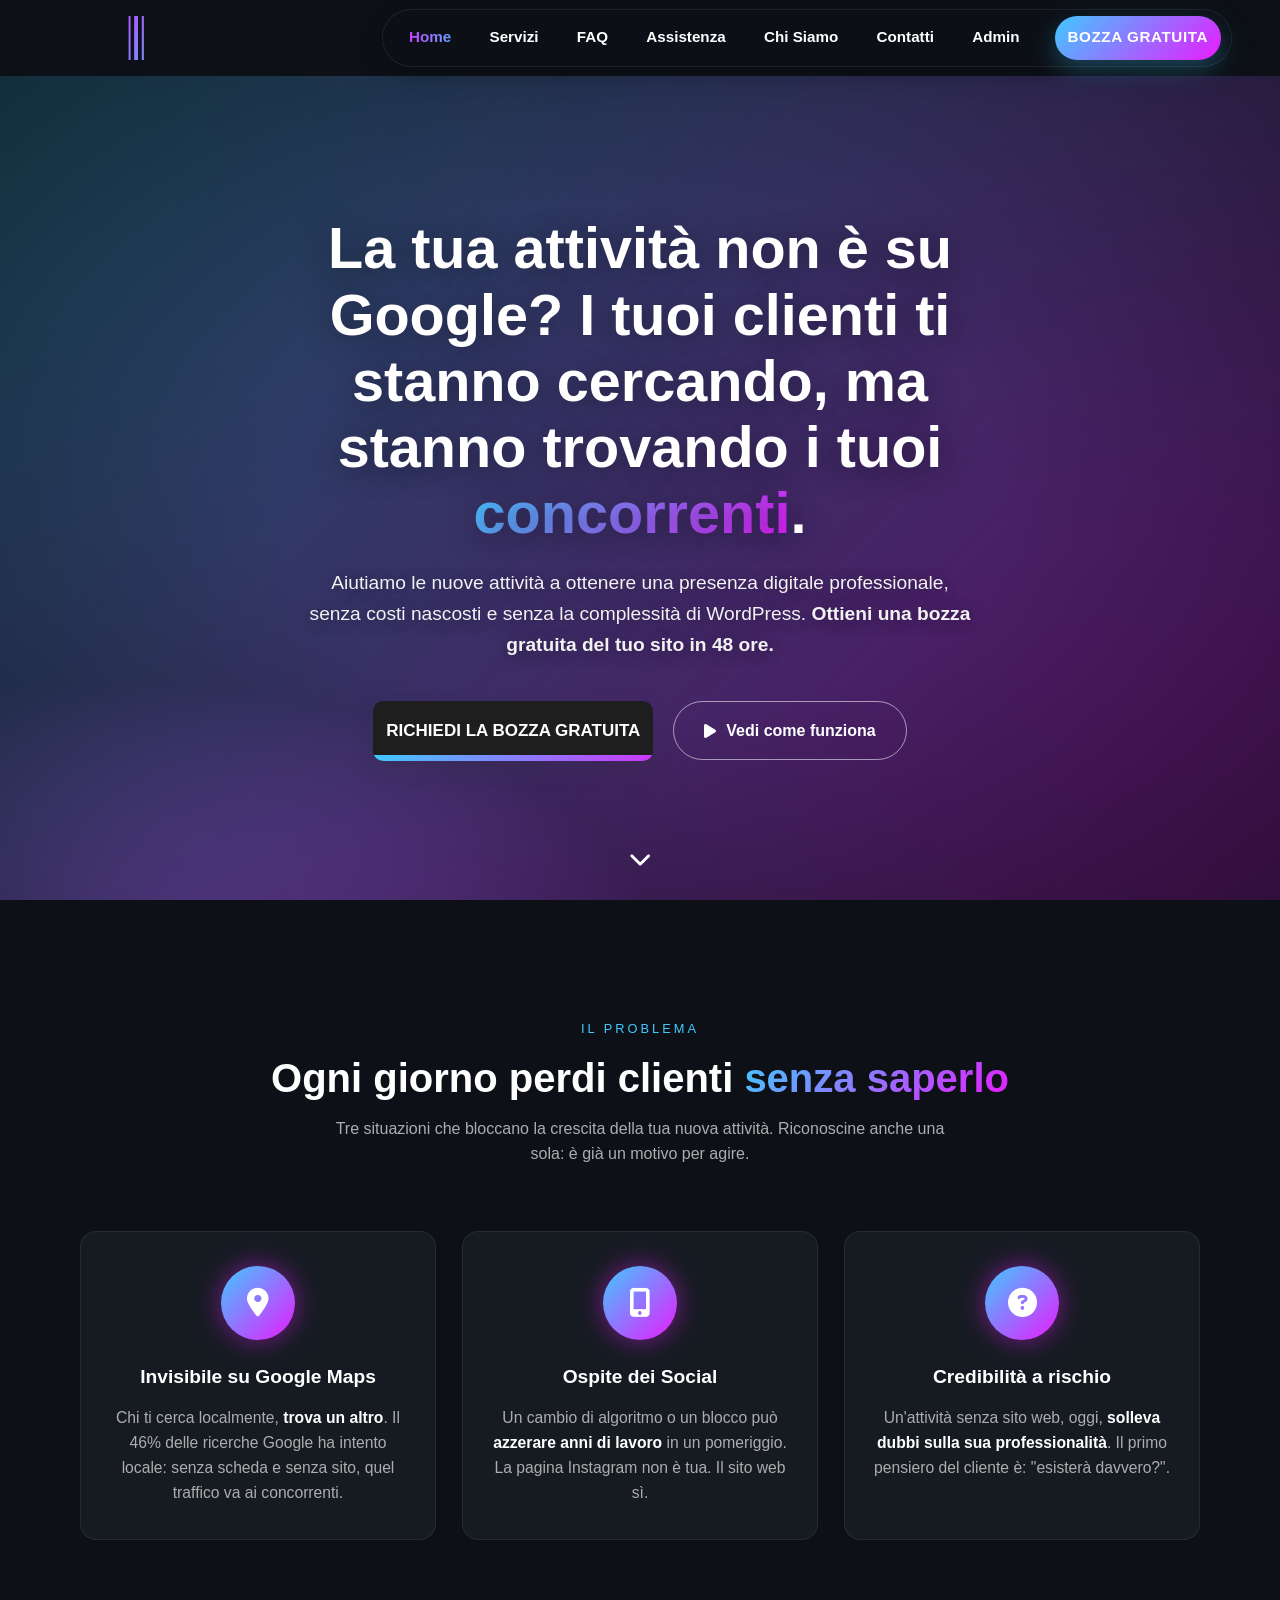
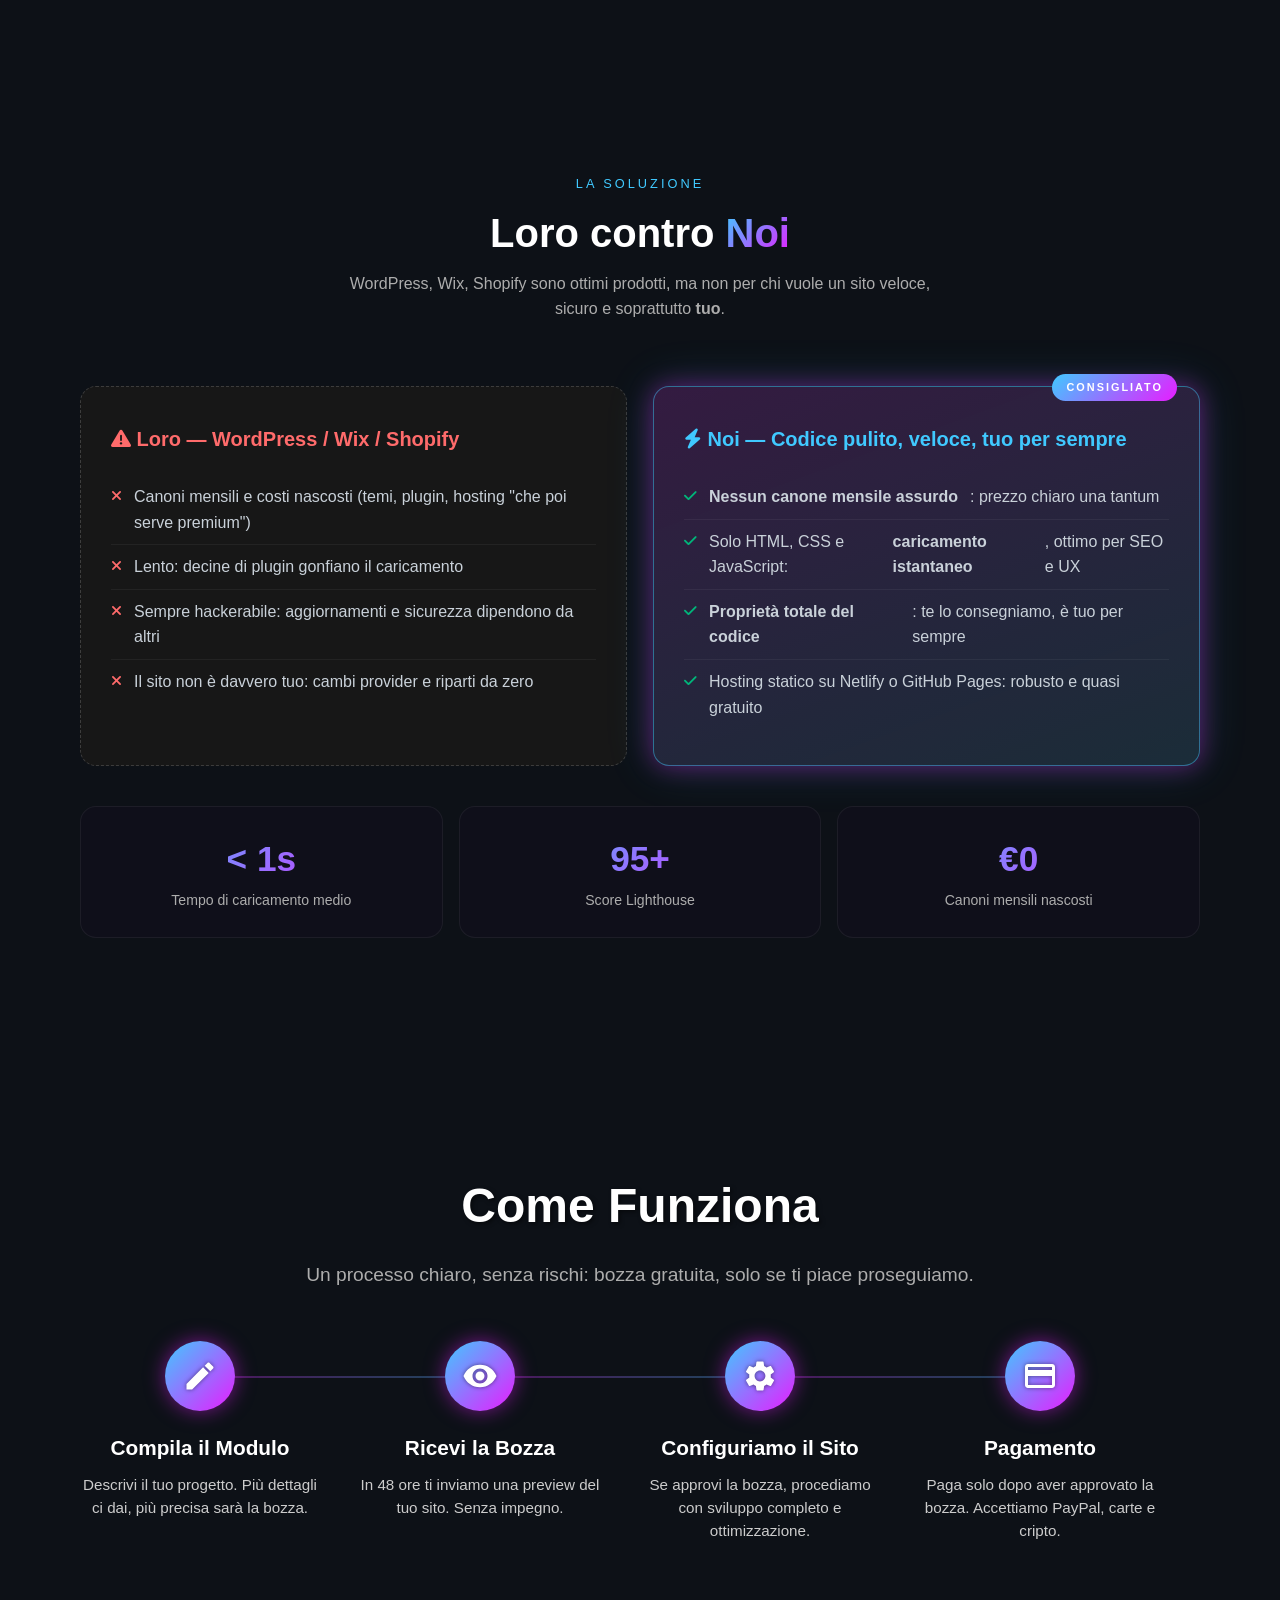
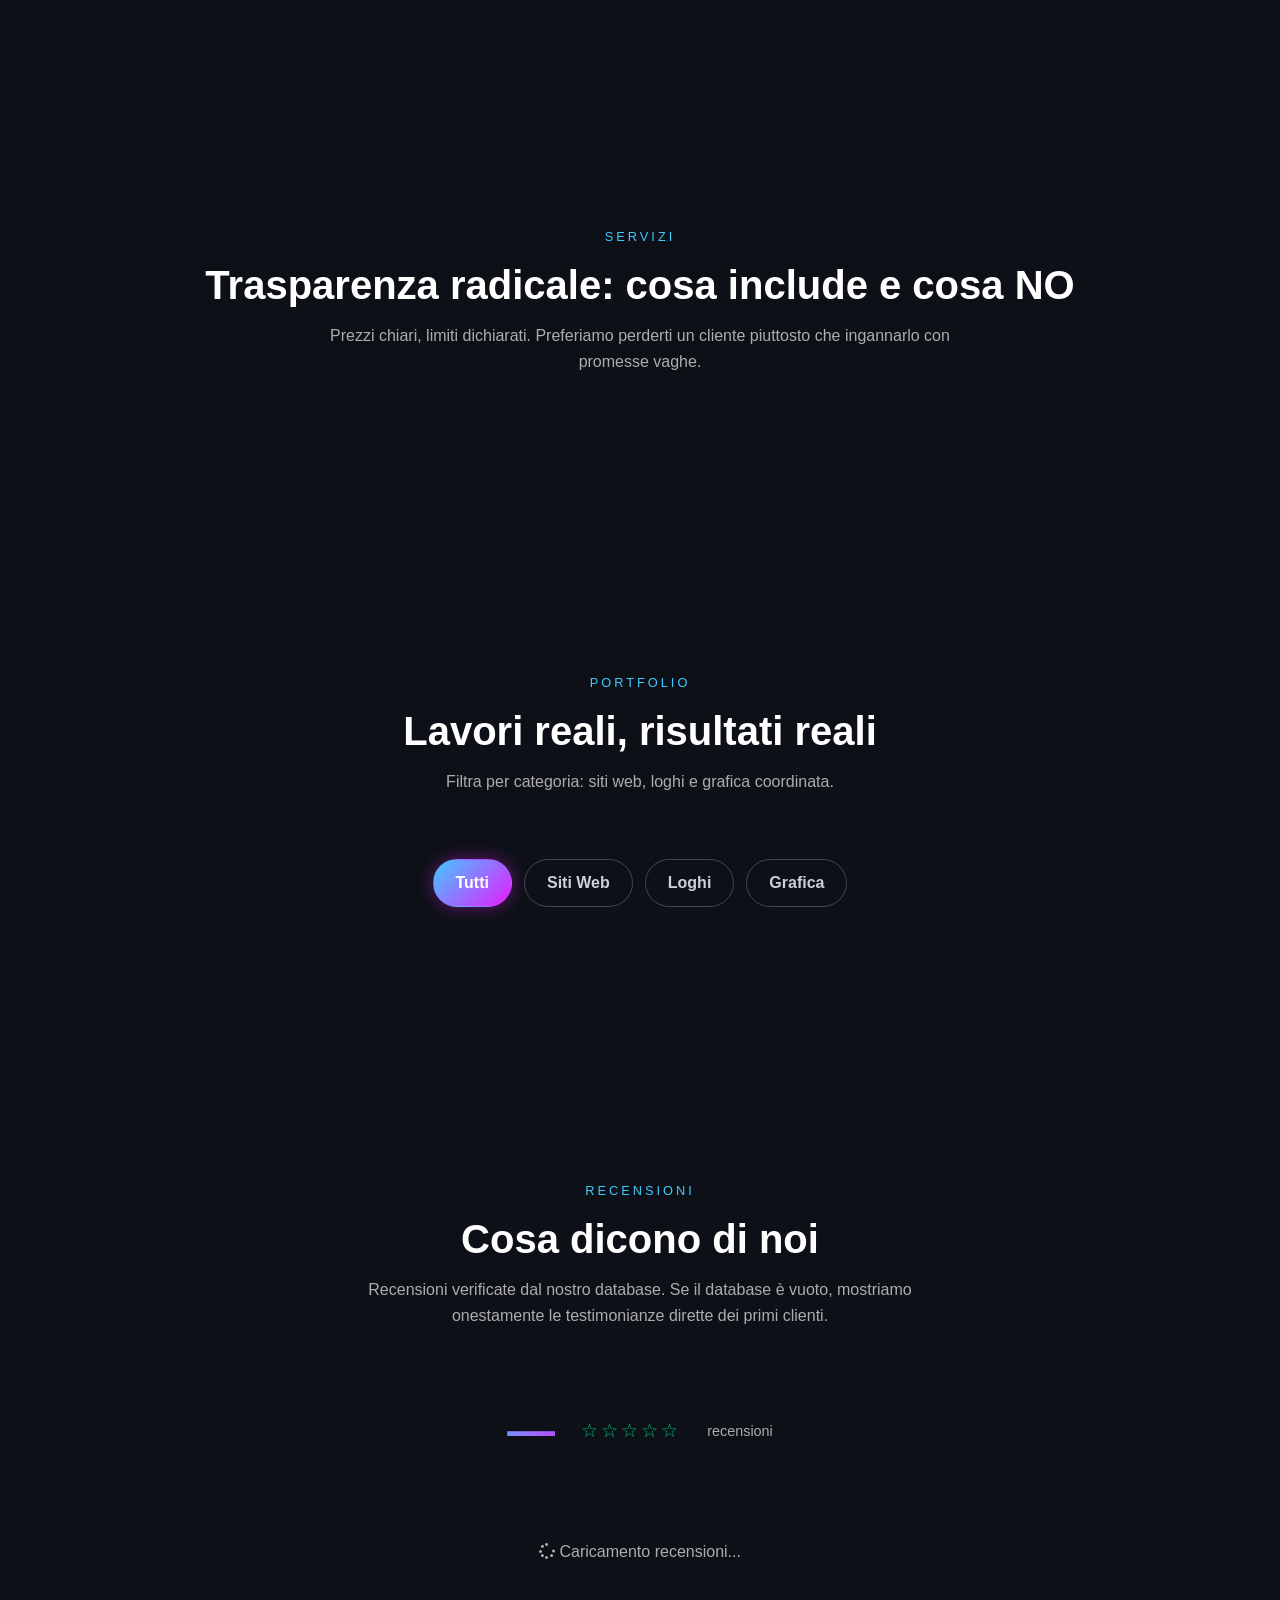
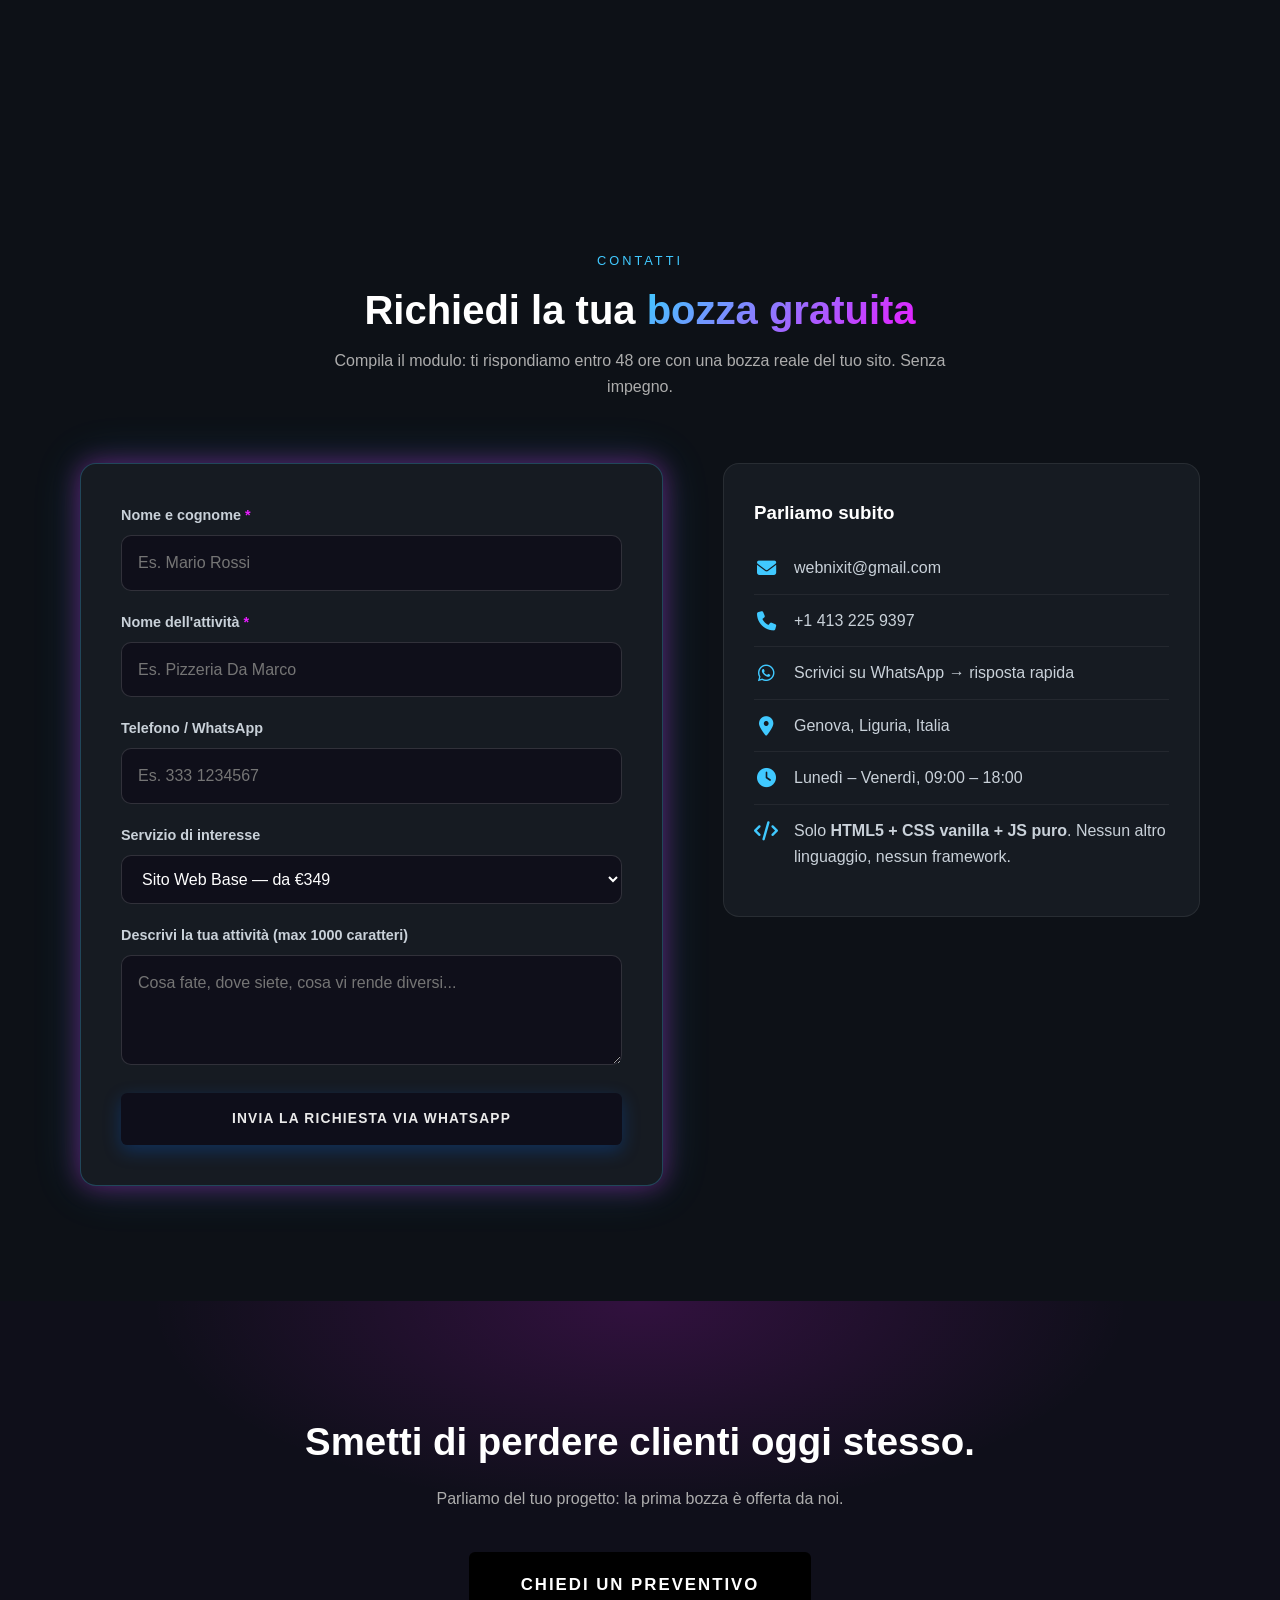
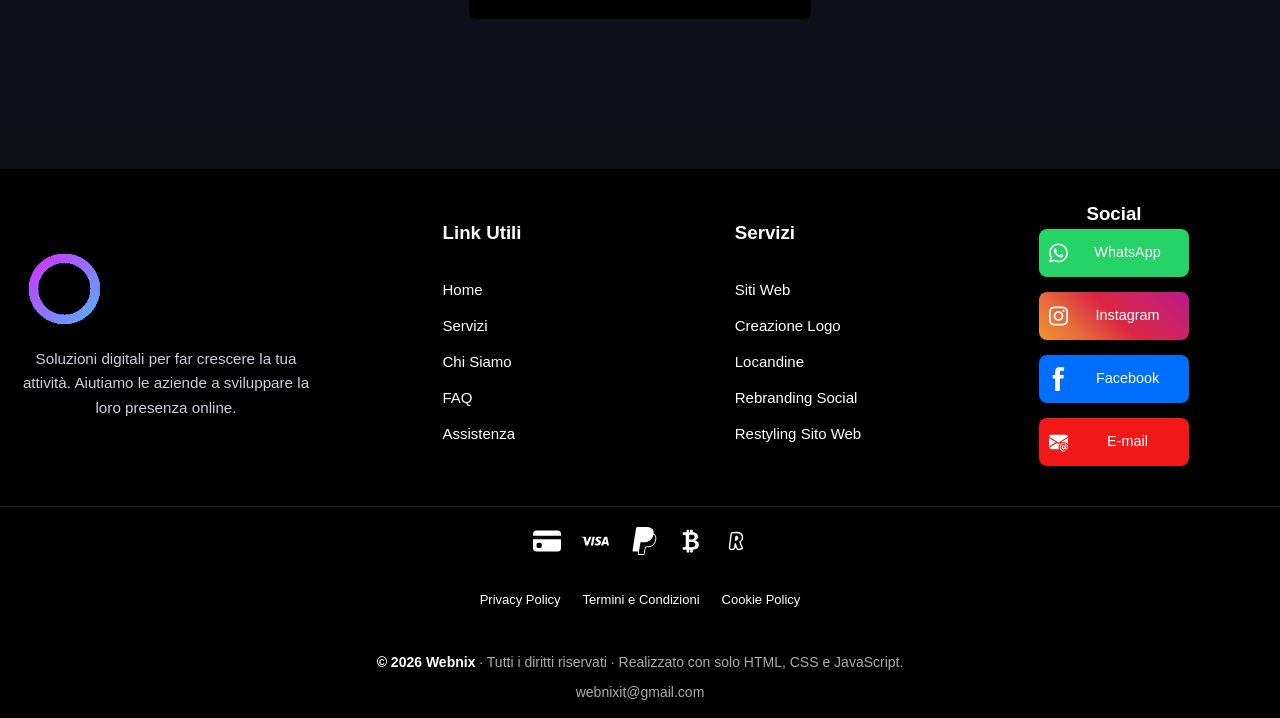
==== index.html @ ee91ebed "Sezione Come Funziona sostituita con #sezione-processo: timeline orizzontale minimal senza card, ico" ====
<!DOCTYPE html>
<html lang="it">
<head>
  <meta charset="UTF-8">
  <meta name="viewport" content="width=device-width, initial-scale=1.0">
  <title>Webnix — Sito Web per Nuove Attività | Bozza Gratuita in 48 Ore</title>
  <meta name="description" content="La tua attività non è su Google? Webnix crea siti web professionali in HTML, CSS e JS puro per nuove attività: bozza gratuita in 48 ore, nessun canone mensile, codice tuo per sempre. Genova e tutta Italia.">
  <meta name="theme-color" content="#0d1117">
  <link rel="icon" type="image/svg+xml" href="favicon.svg">
  <link rel="icon" type="image/png" sizes="96x96" href="favicon-96x96.png">
  <link rel="apple-touch-icon" href="apple-touch-icon.png">
  <meta property="og:title" content="Webnix — Bozza gratuita del tuo sito in 48 ore">
  <meta property="og:description" content="Siti web veloci in codice pulito per nuove attività. Dimentica WordPress.">
  <meta property="og:type" content="website">
  <link rel="stylesheet" href="https://cdnjs.cloudflare.com/ajax/libs/font-awesome/6.5.2/css/all.min.css">
  <link rel="stylesheet" href="style.css">

  <!-- JSON-LD: Instagram uniformato a webnix.it ovunque -->
  <script type="application/ld+json">
  {
    "@context": "https://schema.org",
    "@type": "ProfessionalService",
    "name": "Webnix Digital Agency",
    "description": "Creazione siti web in HTML, CSS e JavaScript puro per nuove attività. Bozza gratuita in 48 ore.",
    "email": "webnixit@gmail.com",
    "telephone": "+14132259397",
    "address": { "@type": "PostalAddress", "addressLocality": "Genova", "addressRegion": "Liguria", "addressCountry": "IT" },
    "openingHours": "Mo-Fr 09:00-18:00",
    "sameAs": [
      "https://www.instagram.com/webnix.it",
      "https://www.facebook.com/people/Webnix-Digital-Agency/61582890411506/"
    ],
    "priceRange": "€€"
  }
  </script>
</head>
<body>
  <main id="corpo-pagina">

    <!-- ============ LOADER GLOBALE ============ -->
    <div id="global-loader2">
      <div id="loader-anello2">
        <div id="loader-interno2">
          <span id="loader-nome2">WEBNIX</span>
          <span id="loader-sotto2">Digital Agency</span>
        </div>
      </div>
      <span id="loader-testo2">Caricamento in corso...</span>
      <div id="loader-barra2"><div id="loader-progresso2"></div></div>
    </div>

    <!-- ============ HEADER + NAV ============ -->
    <header id="header">
      <a id="logo-link" href="index.html" aria-label="Webnix home">
        <img id="logo-header" src="loghi/WEBNIX.png" alt="Webnix — Digital Agency">
      </a>
      <nav id="nav-desk" aria-label="Navigazione principale">
        <a href="index.html" attivo="si">Home</a>
        <a href="servizi.html">Servizi</a>
        <a href="faq.html">FAQ</a>
        <a href="assistenza.html">Assistenza</a>
        <a href="chi-siamo.html">Chi Siamo</a>
        <a href="contatti.html">Contatti</a>
        <a href="admin.html">Admin</a>
        <a id="link-bozza-nav" href="index.html#contatti"><span id="bozza-norme">Bozza Gratuita</span><span id="bozza-hover">In 48h, gratis →</span></a>
      </nav>
      <button id="hamburger" type="button" aria-label="Apri menu" aria-expanded="false">
        <i class="fa-solid fa-bars" aria-hidden="true"></i>
      </button>
    </header>

    <!-- Overlay scuro + drawer mobile (vetro blur) -->
    <div id="overlay-mobile"></div>
    <aside id="drawer-mobile" aria-label="Menu mobile">
      <button id="chiusura-drawer" type="button" aria-label="Chiudi menu">
        <i class="fa-solid fa-xmark" aria-hidden="true"></i>
      </button>
      <nav id="nav-mobile">
        <a href="index.html"><i class="fa-solid fa-house" aria-hidden="true"></i>Home</a>
        <a href="servizi.html"><i class="fa-solid fa-briefcase" aria-hidden="true"></i>Servizi</a>
        <a href="faq.html"><i class="fa-solid fa-circle-question" aria-hidden="true"></i>FAQ</a>
        <a href="assistenza.html"><i class="fa-solid fa-screwdriver-wrench" aria-hidden="true"></i>Assistenza</a>
        <a href="chi-siamo.html"><i class="fa-solid fa-users" aria-hidden="true"></i>Chi Siamo</a>
        <a href="contatti.html"><i class="fa-solid fa-envelope" aria-hidden="true"></i>Contatti</a>
        <a href="admin.html"><i class="fa-solid fa-user-shield" aria-hidden="true"></i>Admin</a>
      </nav>
      <a id="bottone-bozza-drawer" href="index.html#contatti">
        <button id="bottone1-footer" type="button" data-sopra="Bozza gratis in 48h" data-sotto="Richiedi ora →" title="Zero costi, zero impegno"></button>
      </a>
    </aside>

    <!-- ============ 1. HERO (impatto immediato, full-bleed) ============ -->
    <section id="hero">
      <h1 id="titolo-hero" reveal>La tua attività non è su Google? I tuoi clienti ti stanno cercando, ma stanno trovando i tuoi <em>concorrenti</em>.</h1>
      <p id="sottotitolo-hero" reveal delay="1">Aiutiamo le nuove attività a ottenere una presenza digitale professionale, senza costi nascosti e senza la complessità di WordPress. <strong>Ottieni una bozza gratuita del tuo sito in 48 ore.</strong></p>
      <div id="fila-cta-hero" reveal delay="2">
        <button id="bottone1" type="button" data-sopra="Bozza gratis in 48h →" data-sotto="Richiedi la bozza gratuita" title="Paghi solo se ti piace" onclick="document.getElementById('contatti').scrollIntoView({behavior:'smooth'})"></button>
        <button id="bottone2-hero" type="button" onclick="document.getElementById('sezione-processo').scrollIntoView({behavior:'smooth'})">
          <i class="fa-solid fa-play" aria-hidden="true"></i> Vedi come funziona
        </button>
      </div>
      <a id="freccia-scroll" href="#problema" aria-label="Scorri verso il basso"><i class="fa-solid fa-chevron-down" aria-hidden="true"></i></a>
    </section>

    <!-- ============ 2. IL PROBLEMA (agitazione) ============ -->
    <section id="problema" class="sezione-comune" reveal>
      <div class="intestazione-sezione" reveal>
        <span class="eyebrow-sezione">Il problema</span>
        <h2 id="titolo-sezione-problema" class="titoli-sezione">Ogni giorno perdi clienti <span>senza saperlo</span></h2>
        <p class="sottotitolo-sezione">Tre situazioni che bloccano la crescita della tua nuova attività. Riconoscine anche una sola: è già un motivo per agire.</p>
      </div>
      <div id="griglia-problema">
        <article class="card-problema" reveal delay="1">
          <div class="badge-icona"><i class="fa-solid fa-location-dot" aria-hidden="true"></i></div>
          <h3>Invisibile su Google Maps</h3>
          <p>Chi ti cerca localmente, <strong>trova un altro</strong>. Il 46% delle ricerche Google ha intento locale: senza scheda e senza sito, quel traffico va ai concorrenti.</p>
        </article>
        <article class="card-problema" reveal delay="2">
          <div class="badge-icona"><i class="fa-solid fa-mobile-screen-button" aria-hidden="true"></i></div>
          <h3>Ospite dei Social</h3>
          <p>Un cambio di algoritmo o un blocco può <strong>azzerare anni di lavoro</strong> in un pomeriggio. La pagina Instagram non è tua. Il sito web sì.</p>
        </article>
        <article class="card-problema" reveal delay="3">
          <div class="badge-icona"><i class="fa-solid fa-circle-question" aria-hidden="true"></i></div>
          <h3>Credibilità a rischio</h3>
          <p>Un'attività senza sito web, oggi, <strong>solleva dubbi sulla sua professionalità</strong>. Il primo pensiero del cliente è: "esisterà davvero?".</p>
        </article>
      </div>
    </section>

    <!-- ============ 3. LA SOLUZIONE (Loro vs Noi) ============ -->
    <section id="soluzione" class="sezione-comune" reveal>
      <div class="intestazione-sezione" reveal>
        <span class="eyebrow-sezione">La soluzione</span>
        <h2 id="titolo-sezione-soluzione" class="titoli-sezione">Loro contro <span>Noi</span></h2>
        <p class="sottotitolo-sezione">WordPress, Wix, Shopify sono ottimi prodotti, ma non per chi vuole un sito veloce, sicuro e soprattutto <strong>tuo</strong>.</p>
      </div>
      <div id="confronto">
        <div class="pannello-confronto" id="pannello-loro" reveal delay="1">
          <h3><i class="fa-solid fa-triangle-exclamation" aria-hidden="true"></i> Loro — WordPress / Wix / Shopify</h3>
          <ul>
            <li><i class="fa-solid fa-xmark" aria-hidden="true"></i> Canoni mensili e costi nascosti (temi, plugin, hosting "che poi serve premium")</li>
            <li><i class="fa-solid fa-xmark" aria-hidden="true"></i> Lento: decine di plugin gonfiano il caricamento</li>
            <li><i class="fa-solid fa-xmark" aria-hidden="true"></i> Sempre hackerabile: aggiornamenti e sicurezza dipendono da altri</li>
            <li><i class="fa-solid fa-xmark" aria-hidden="true"></i> Il sito non è davvero tuo: cambi provider e riparti da zero</li>
          </ul>
        </div>
        <div class="pannello-confronto" id="pannello-noi" reveal delay="2">
          <h3><i class="fa-solid fa-bolt" aria-hidden="true"></i> Noi — Codice pulito, veloce, tuo per sempre</h3>
          <ul>
            <li><i class="fa-solid fa-check" aria-hidden="true"></i> <strong>Nessun canone mensile assurdo</strong>: prezzo chiaro una tantum</li>
            <li><i class="fa-solid fa-check" aria-hidden="true"></i> Solo HTML, CSS e JavaScript: <strong>caricamento istantaneo</strong>, ottimo per SEO e UX</li>
            <li><i class="fa-solid fa-check" aria-hidden="true"></i> <strong>Proprietà totale del codice</strong>: te lo consegniamo, è tuo per sempre</li>
            <li><i class="fa-solid fa-check" aria-hidden="true"></i> Hosting statico su Netlify o GitHub Pages: robusto e quasi gratuito</li>
          </ul>
        </div>
      </div>
      <div id="metriche-noi">
        <div class="metrica" reveal delay="1"><strong>&lt; 1s</strong><span>Tempo di caricamento medio</span></div>
        <div class="metrica" reveal delay="2"><strong>95+</strong><span>Score Lighthouse</span></div>
        <div class="metrica" reveal delay="3"><strong>€0</strong><span>Canoni mensili nascosti</span></div>
      </div>
    </section>

    <!-- ============ 4. COME FUNZIONA — timeline orizzontale minimal senza card ============ -->
    <section id="sezione-processo" reveal>
      <h1 id="titoloprocesso">Come Funziona</h1>
      <p id="fraseprocesso">
        Un processo chiaro, senza rischi: bozza gratuita, solo se ti piace proseguiamo.
      </p>

      <div class="timeline-container">
        <!-- Step 1 -->
        <div class="timeline-step" reveal delay="1">
          <div class="step-icon-wrapper">
            <svg class="step-icon" xmlns="http://www.w3.org/2000/svg" viewBox="0 0 24 24" fill="white" aria-hidden="true">
              <path d="M3 17.25V21h3.75L17.81 9.94l-3.75-3.75L3 17.25zM20.71 7.04c.39-.39.39-1.02 0-1.41l-2.34-2.34c-.39-.39-1.02-.39-1.41 0l-1.83 1.83 3.75 3.75 1.83-1.83z"/>
            </svg>
          </div>
          <h3 class="step-title">Compila il Modulo</h3>
          <p class="step-description">
            Descrivi il tuo progetto. Più dettagli ci dai, più precisa sarà la bozza.
          </p>
        </div>

        <!-- Step 2 -->
        <div class="timeline-step" reveal delay="2">
          <div class="step-icon-wrapper">
            <svg class="step-icon" xmlns="http://www.w3.org/2000/svg" viewBox="0 0 24 24" fill="white" aria-hidden="true">
              <path d="M12 4.5C7 4.5 2.73 7.61 1 12c1.73 4.39 6 7.5 11 7.5s9.27-3.11 11-7.5c-1.73-4.39-6-7.5-11-7.5zM12 17c-2.76 0-5-2.24-5-5s2.24-5 5-5 5 2.24 5 5-2.24 5-5 5zm0-8c-1.66 0-3 1.34-3 3s1.34 3 3 3 3-1.34 3-3-1.34-3-3-3z"/>
            </svg>
          </div>
          <h3 class="step-title">Ricevi la Bozza</h3>
          <p class="step-description">
            In 48 ore ti inviamo una preview del tuo sito. Senza impegno.
          </p>
        </div>

        <!-- Step 3 -->
        <div class="timeline-step" reveal delay="3">
          <div class="step-icon-wrapper">
            <svg class="step-icon" xmlns="http://www.w3.org/2000/svg" viewBox="0 0 24 24" fill="white" aria-hidden="true">
              <path d="M19.14 12.94c.04-.3.06-.61.06-.94 0-.32-.02-.64-.07-.94l2.03-1.58c.18-.14.23-.41.12-.61l-1.92-3.32c-.12-.22-.37-.29-.59-.22l-2.39.96c-.5-.38-1.03-.7-1.62-.94l-.36-2.54c-.04-.24-.24-.41-.48-.41h-3.84c-.24 0-.43.17-.47.41l-.36 2.54c-.59.24-1.13.57-1.62.94l-2.39-.96c-.22-.08-.47 0-.59.22L2.74 8.87c-.12.21-.08.47.12.61l2.03 1.58c-.05.3-.09.63-.09.94 0 .32.04.64.09.94l-2.03 1.58c-.18.14-.23.41-.12.61l1.92 3.32c.12.22.37.29.59.22l2.39-.96c.5.38 1.03.7 1.62.94l.36 2.54c.05.24.24.41.48.41h3.84c.24 0 .44-.17.47-.41l.36-2.54c.59-.24 1.13-.56 1.62-.94l2.39.96c.22.08.47 0 .59-.22l1.92-3.32c.12-.22.07-.47-.12-.61l-2.01-1.58zM12 15.6c-1.98 0-3.6-1.62-3.6-3.6s1.62-3.6 3.6-3.6 3.6 1.62 3.6 3.6-1.62 3.6-3.6 3.6z"/>
            </svg>
          </div>
          <h3 class="step-title">Configuriamo il Sito</h3>
          <p class="step-description">
            Se approvi la bozza, procediamo con sviluppo completo e ottimizzazione.
          </p>
        </div>

        <!-- Step 4 -->
        <div class="timeline-step" reveal delay="4">
          <div class="step-icon-wrapper">
            <svg class="step-icon" xmlns="http://www.w3.org/2000/svg" viewBox="0 0 24 24" fill="white" aria-hidden="true">
              <path d="M20 4H4c-1.11 0-1.99.89-1.99 2L2 18c0 1.11.89 2 2 2h16c1.11 0 2-.89 2-2V6c0-1.11-.89-2-2-2zm0 14H4v-6h16v6zm0-10H4V6h16v2z"/>
            </svg>
          </div>
          <h3 class="step-title">Pagamento</h3>
          <p class="step-description">
            Paga solo dopo aver approvato la bozza. Accettiamo PayPal, carte e cripto.
          </p>
        </div>
      </div>
    </section>

    <!-- ============ 5. SERVIZI (trasparenza radicale) ============ -->
    <section id="servizi" class="sezione-comune" reveal>
      <div class="intestazione-sezione" reveal>
        <span class="eyebrow-sezione">Servizi</span>
        <h2 class="titoli-sezione">Trasparenza radicale: cosa include e cosa NO</h2>
        <p class="sottotitolo-sezione">Prezzi chiari, limiti dichiarati. Preferiamo perderti un cliente piuttosto che ingannarlo con promesse vaghe.</p>
      </div>
      <div id="griglia-servizi"><!-- card generate da config.js + script.js --></div>
    </section>

    <!-- ============ 6. PORTFOLIO (griglia filtrabile) ============ -->
    <section id="portfolio" class="sezione-comune" reveal>
      <div class="intestazione-sezione" reveal>
        <span class="eyebrow-sezione">Portfolio</span>
        <h2 class="titoli-sezione">Lavori reali, risultati reali</h2>
        <p class="sottotitolo-sezione">Filtra per categoria: siti web, loghi e grafica coordinata.</p>
      </div>
      <div id="fila-filtri" reveal>
        <button class="filtro-portfolio" type="button" data-filtro="tutti" selezionato="si">Tutti</button>
        <button class="filtro-portfolio" type="button" data-filtro="siti">Siti Web</button>
        <button class="filtro-portfolio" type="button" data-filtro="loghi">Loghi</button>
        <button class="filtro-portfolio" type="button" data-filtro="grafica">Grafica</button>
      </div>
      <div id="griglia-portfolio"><!-- card generate da config.js + script.js --></div>
    </section>

    <!-- ============ RECENSIONI (Firebase + fallback demo) ============ -->
    <section id="recensioni" class="sezione-comune" reveal>
      <div class="intestazione-sezione" reveal>
        <span class="eyebrow-sezione">Recensioni</span>
        <h2 class="titoli-sezione">Cosa dicono di noi</h2>
        <p class="sottotitolo-sezione">Recensioni verificate dal nostro database. Se il database è vuoto, mostriamo onestamente le testimonianze dirette dei primi clienti.</p>
      </div>
      <div id="riepilogo-recensioni" reveal>
        <span id="voto-medio">—</span>
        <span id="stelle-medie">☆☆☆☆☆</span>
        <span id="conteggio-recensioni">recensioni</span>
      </div>
      <p id="caricamento-recensioni"><i class="fa-solid fa-spinner fa-spin" aria-hidden="true"></i> Caricamento recensioni...</p>
      <div id="griglia-recensioni"></div>
      <p id="avviso-demo-recensioni"></p>
    </section>

    <!-- ============ 7. CONTATTI / MODULO BOZZA ============ -->
    <section id="contatti" class="sezione-comune" reveal>
      <div class="intestazione-sezione" reveal>
        <span class="eyebrow-sezione">Contatti</span>
        <h2 id="titolo-sezione-contatti" class="titoli-sezione">Richiedi la tua <span>bozza gratuita</span></h2>
        <p class="sottotitolo-sezione">Compila il modulo: ti rispondiamo entro 48 ore con una bozza reale del tuo sito. Senza impegno.</p>
      </div>
      <div id="contenitore-form">
        <form id="modulo-bozza" novalidate>
          <div class="campo-modulo">
            <label for="campo-nome">Nome e cognome <b>*</b></label>
            <input id="campo-nome" name="nome" type="text" placeholder="Es. Mario Rossi" required>
          </div>
          <div class="campo-modulo">
            <label for="campo-attivita">Nome dell'attività <b>*</b></label>
            <input id="campo-attivita" name="attivita" type="text" placeholder="Es. Pizzeria Da Marco" required>
          </div>
          <div class="campo-modulo">
            <label for="campo-telefono">Telefono / WhatsApp</label>
            <input id="campo-telefono" name="telefono" type="tel" placeholder="Es. 333 1234567">
          </div>
          <div class="campo-modulo">
            <label for="campo-servizio">Servizio di interesse</label>
            <select id="campo-servizio" name="servizio">
              <option value="Sito Web Base">Sito Web Base — da €349</option>
              <option value="Avvio Locale">Avvio Locale — da €549</option>
              <option value="Identità & Brand">Identità & Brand — da €249</option>
              <option value="Non lo so ancora">Non lo so ancora, consigliatemi voi</option>
            </select>
          </div>
          <div class="campo-modulo">
            <label for="campo-descrizione">Descrivi la tua attività (max 1000 caratteri)</label>
            <textarea id="campo-descrizione" name="descrizione" maxlength="1000" placeholder="Cosa fate, dove siete, cosa vi rende diversi..."></textarea>
            <p id="contatore-caratteri"></p>
          </div>
          <button class="btn_seleziona" type="submit" form="modulo-bozza" id="pulsante-invio">Invia la richiesta via WhatsApp</button>
          <p id="messaggio-modulo" role="status"></p>
        </form>
        <div id="box-info-contatti" reveal delay="2">
          <h3 style="margin-bottom:14px;">Parliamo subito</h3>
          <div class="riga-info"><i class="fa-solid fa-envelope" aria-hidden="true"></i><a id="link-email" href="mailto:webnixit@gmail.com"><span id="testo-email">webnixit@gmail.com</span></a></div>
          <div class="riga-info"><i class="fa-solid fa-phone" aria-hidden="true"></i><a id="link-tel" href="tel:+14132259397"><span id="testo-telefono">+1 413 225 9397</span></a></div>
          <div class="riga-info"><i class="fa-brands fa-whatsapp" aria-hidden="true"></i><a id="link-whatsapp-info" href="https://wa.me/14132259397" target="_blank" rel="noopener">Scrivici su WhatsApp → risposta rapida</a></div>
          <div class="riga-info"><i class="fa-solid fa-location-dot" aria-hidden="true"></i><span id="testo-indirizzo">Genova, Liguria, Italia</span></div>
          <div class="riga-info"><i class="fa-solid fa-clock" aria-hidden="true"></i><span id="testo-orari">Lunedì – Venerdì, 09:00 – 18:00</span></div>
          <div class="riga-info"><i class="fa-solid fa-code" aria-hidden="true"></i><span>Solo <strong>HTML5 + CSS vanilla + JS puro</strong>. Nessun altro linguaggio, nessun framework.</span></div>
        </div>
      </div>
    </section>

    <!-- ============ CTA FINALE ============ -->
    <section id="cta-finale" reveal>
      <h2 id="titolo-cta-finale" reveal>Smetti di perdere clienti oggi stesso.</h2>
      <p id="sottotitolo-cta-finale" reveal delay="1">Parliamo del tuo progetto: la prima bozza è offerta da noi.</p>
      <a id="link-whatsapp-hero" href="https://wa.me/14132259397" target="_blank" rel="noopener" reveal delay="2">
        <button id="glow-button" type="button">
          <div id="glow-top"></div><div id="glow-bottom"></div>
          <div id="glow-left"></div><div id="glow-right"></div>
          CHIEDI UN PREVENTIVO
        </button>
      </a>
    </section>

    <!-- ============ FOOTER ============ -->
        <footer id="footer">
          <div>
            <div id="griglia2" reveal>
              <div id="soluzionidigiatli">
                <img src="WEBNIX-Logo-Solo-Simbolo-(1).png" id="logo2" alt="Simbolo Webnix">
                <p>
                  Soluzioni digitali per far crescere la tua attività.
                  Aiutiamo le aziende a sviluppare la loro presenza online.
                </p>
              </div>

              <div>
                <h3 style="color: white; margin-bottom: 30px;">Link Utili</h3>
                <ul id="ul2">
                  <li><a href="index.html">Home</a></li>
                  <li><a href="servizi.html">Servizi</a></li>
                  <li><a href="chi-siamo.html">Chi Siamo</a></li>
                  <li><a href="faq.html">FAQ</a></li>
                  <li><a href="assistenza.html">Assistenza</a></li>
                </ul>
              </div>

              <div>
                <h3 style="color: white; text-align: left; margin-bottom: 30px;">Servizi</h3>
                <ul id="ul2">
                  <li><a href="servizi.html#sezione-servizi-completi">Siti Web</a></li>
                  <li><a href="servizi.html#sezione-servizi-completi">Creazione Logo</a></li>
                  <li><a href="servizi.html#sezione-servizi-completi">Locandine</a></li>
                  <li><a href="servizi.html#sezione-servizi-completi">Rebranding Social</a></li>
                  <li><a href="servizi.html#sezione-servizi-completi">Restyling Sito Web</a></li>
                </ul>
              </div>

              <div>
                <h3 style="color: white;">Social</h3>
                <ul id="ul3">
                  <div id="cards">
                    <a href="https://wa.me/14132259397?text=Ciao!%20Sto%20cercando%20qualcuno%20che%20mi%20aiuti%20a%20creare%20una%20presenza%20online.%20Da%20dove%20possiamo%20partire?" target="_blank" rel="noopener" style="text-decoration: none; color: inherit;">
                      <div class="card-container" id="Whatsapp">
                        <div class="icon-container">
                          <svg viewBox="0 0 16 16" class="bi bi-whatsapp" fill="currentColor" height="16" width="16" xmlns="http://www.w3.org/2000/svg" style="color: white;">
                            <path fill="white" d="M13.601 2.326A7.854 7.854 0 0 0 7.994 0C3.627 0 .068 3.558.064 7.926c0 1.399.366 2.76 1.057 3.965L0 16l4.204-1.102a7.933 7.933 0 0 0 3.79.965h.004c4.368 0 7.926-3.558 7.93-7.93A7.898 7.898 0 0 0 13.6 2.326zM7.994 14.521a6.573 6.573 0 0 1-3.356-.92l-.24-.144-2.494.654.666-2.433-.156-.251a6.56 6.56 0 0 1-1.007-3.505c0-3.626 2.957-6.584 6.591-6.584a6.56 6.56 0 0 1 4.66 1.931 6.557 6.557 0 0 1 1.928 4.66c-.004 3.639-2.961 6.592-6.592 6.592zm3.615-4.934c-.197-.099-1.17-.578-1.353-.646-.182-.065-.315-.099-.445.099-.133.197-.513.646-.627.775-.114.133-.232.148-.43.05-.197-.1-.836-.308-1.592-.985-.59-.525-.985-1.175-1.103-1.372-.114-.198-.011-.304.088-.403.087-.088.197-.232.296-.346.1-.114.133-.198.198-.33.065-.134.034-.248-.015-.347-.05-.099-.445-1.076-.612-1.47-.16-.389-.323-.335-.445-.34-.114-.007-.247-.007-.38-.007a.729.729 0 0 0-.529.247c-.182.198-.691.677-.691 1.654 0 .977.71 1.916.81 2.049.098.133 1.394 2.132 3.383 2.992.47.205.84.326 1.129.418.475.152.904.129 1.246.08.38-.058 1.171-.48 1.338-.943.164-.464.164-.86.114-.943-.049-.084-.182-.133-.38-.232z"></path>
                          </svg>
                          <p>WhatsApp</p>
                        </div>
                      </div>
                    </a>

                    <!-- Instagram -->
                    <a href="https://www.instagram.com/webnix.it" target="_blank" rel="noopener" style="text-decoration: none; color: inherit;">
                      <div class="card-container" id="instagram">
                        <div class="icon-container">
                          <svg viewBox="0 0 24 24" fill="#fff">
                            <path d="M12 0C8.74 0 8.333.015 7.053.072 5.775.132 4.905.333 4.14.63c-.789.306-1.459.717-2.126 1.384S.935 3.35.63 4.14C.333 4.905.131 5.775.072 7.053.012 8.333 0 8.74 0 12s.015 3.667.072 4.947c.06 1.277.261 2.148.558 2.913a5.885 5.885 0 0 0 1.384 2.126A5.868 5.868 0 0 0 4.14 23.37c.766.296 1.636.499 2.913.558C8.333 23.988 8.74 24 12 24s3.667-.015 4.947-.072c1.277-.06 2.148-.262 2.913-.558a5.898 5.898 0 0 0 2.126-1.384 5.86 5.86 0 0 0 1.384-2.126c.296-.765.499-1.636.558-2.913.06-1.28.072-1.687.072-4.947s-.015-3.667-.072-4.947c-.06-1.277-.262-2.149-.558-2.913a5.89 5.89 0 0 0-1.384-2.126A5.847 5.847 0 0 0 19.86.63c-.765-.297-1.636-.499-2.913-.558C15.667.012 15.26 0 12 0zm0 2.16c3.203 0 3.585.016 4.85.071 1.17.055 1.805.249 2.227.415.562.217.96.477 1.382.896.419.42.679.819.896 1.381.164.422.36 1.057.413 2.227.057 1.266.07 1.646.07 4.85s-.015 3.585-.074 4.85c-.061 1.17-.256 1.805-.421 2.227a3.81 3.81 0 0 1-.899 1.382 3.744 3.744 0 0 1-1.38.896c-.42.164-1.065.36-2.235.413-1.274.057-1.649.07-4.859.07-3.211 0-3.586-.015-4.859-.074-1.171-.061-1.816-.256-2.236-.421a3.716 3.716 0 0 1-1.379-.899 3.644 3.644 0 0 1-.9-1.38c-.165-.42-.359-1.065-.42-2.235-.045-1.26-.061-1.649-.061-4.844 0-3.196.016-3.586.061-4.861.061-1.17.255-1.814.42-2.234.21-.57.479-.96.9-1.381.419-.419.81-.689 1.379-.898.42-.166 1.051-.361 2.221-.421 1.275-.045 1.65-.06 4.859-.06l.045.03zm0 3.678a6.162 6.162 0 1 0 0 12.324 6.162 6.162 0 1 0 0-12.324zM12 16c-2.21 0-4-1.79-4-4s1.79-4 4-4 4 1.79 4 4-1.79 4-4 4zm7.846-10.405a1.441 1.441 0 0 1-2.88 0 1.44 1.44 0 0 1 2.88 0z"></path>
                          </svg>
                          <p>Instagram</p>
                        </div>
                      </div>
                    </a>

                    <a href="https://www.facebook.com/people/Webnix-Digital-Agency/61582890411506/" target="_blank" rel="noopener" style="text-decoration: none; color: inherit;">
                      <div class="card-container" id="facebook">
                        <div class="icon-container">
                          <svg fill="#ffffff" height="200px" width="200px" version="1.1" xmlns="http://www.w3.org/2000/svg" viewBox="-337 273 123.5 256" xml:space="preserve">
                            <path d="M-260.9,327.8c0-10.3,9.2-14,19.5-14c10.3,0,21.3,3.2,21.3,3.2l6.6-39.2c0,0-14-4.8-47.4-4.8c-20.5,0-32.4,7.8-41.1,19.3 c-8.2,10.9-8.5,28.4-8.5,39.7v25.7H-337V396h26.5v133h49.6V396h39.3l2.9-38.3h-42.2V327.8z"></path>
                          </svg>
                          <p>Facebook</p>
                        </div>
                      </div>
                    </a>

                    <a href="mailto:webnixit@gmail.com?subject=Richiesta%20di%20preventivo&body=Ciao!%20Sto%20cercando%20qualcuno%20che%20mi%20aiuti%20a%20creare%20una%20presenza%20online.%20Da%20dove%20possiamo%20partire?" style="text-decoration: none; color: inherit;">
                      <div class="card-container" id="Gmail">
                        <div class="icon-container">
                          <svg xmlns="http://www.w3.org/2000/svg" width="16" height="16" style="color: white;" fill="currentColor" viewBox="0 0 16 16">
                            <path d="M2 2A2 2 0 0 0 .05 3.555L8 8.414l7.95-4.859A2 2 0 0 0 14 2zm-2 9.8V4.698l5.803 3.546zm6.761-2.97-6.57 4.026A2 2 0 0 0 2 14h6.256A4.5 4.5 0 0 1 8 12.5a4.49 4.49 0 0 1 1.606-3.446l-.367-.225L8 9.586zM16 9.671V4.697l-5.803 3.546.338.208A4.5 4.5 0 0 1 12.5 8c1.414 0 2.675.652 3.5 1.671"/>
                            <path d="M15.834 12.244c0 1.168-.577 2.025-1.587 2.025-.503 0-1.002-.228-1.12-.648h-.043c-.118.416-.543.643-1.015.643-.77 0-1.259-.542-1.259-1.434v-.529c0-.844.481-1.4 1.26-1.4.585 0 .87.333.953.63h.03v-.568h.905v2.19c0 .272.18.42.411.42.315 0 .639-.415.639-1.39v-.118c0-1.277-.95-2.326-2.484-2.326h-.04c-1.582 0-2.64 1.067-2.64 2.724v.157c0 1.867 1.237 2.654 2.57 2.654h.045c.507 0 .935-.07 1.18-.18v.731c-.219.1-.643.175-1.237.175h-.044C10.438 16 9 14.82 9 12.646v-.214C9 10.36 10.421 9 12.485 9h.035c2.12 0 3.314 1.43 3.314 3.034zm-4.04.21v.227c0 .586.227.8.581.8.31 0 .564-.17.564-.743v-.367c0-.516-.275-.708-.572-.708-.346 0-.573.245-.573.791"/>
                          </svg>
                          <p>E-mail</p>
                        </div>
                      </div>
                    </a>
                  </div>
                </ul>
              </div>
            </div>

            <hr id="spaziohr">

            <div id="metodidipagamanto">
              <svg id="svgiconepay" xmlns="http://www.w3.org/2000/svg" fill="currentColor" viewBox="0 0 16 16">
                <path d="M0 4a2 2 0 0 1 2-2h12a2 2 0 0 1 2 2v1H0zm0 3v5a2 2 0 0 0 2 2h12a2 2 0 0 0 2-2V7zm3 2h1a1 1 0 0 1 1 1v1a1 1 0 0 1-1 1H3a1 1 0 0 1-1-1v-1a1 1 0 0 1 1-1"/>
              </svg>
              <svg id="svgiconepay" fill="currentColor" viewBox="0 0 24 24" xmlns="http://www.w3.org/2000/svg">
                <g>
                  <path d="M0 0h24v24H0z" fill="none"></path>
                  <path d="M22.222 15.768l-.225-1.125h-2.514l-.4 1.117-2.015.004a4199.19 4199.19 0 0 1 2.884-6.918c.164-.391.455-.59.884-.588.328.003.863.003 1.606.001L24 15.765l-1.778.003zm-2.173-2.666h1.62l-.605-2.82-1.015 2.82zM7.06 8.257l2.026.002-3.132 7.51-2.051-.002a950.849 950.849 0 0 1-1.528-5.956c-.1-.396-.298-.673-.679-.804C1.357 8.89.792 8.71 0 8.465V8.26h3.237c.56 0 .887.271.992.827.106.557.372 1.975.8 4.254L7.06 8.257zm4.81.002l-1.602 7.508-1.928-.002L9.94 8.257l1.93.002zm3.91-.139c.577 0 1.304.18 1.722.345l-.338 1.557c-.378-.152-1-.357-1.523-.35-.76.013-1.23.332-1.23.638 0 .498.816.749 1.656 1.293.959.62 1.085 1.177 1.073 1.782-.013 1.256-1.073 2.495-3.309 2.495-1.02-.015-1.388-.101-2.22-.396l.352-1.625c.847.355 1.206.468 1.93.468.663 0 1.232-.268 1.237-.735.004-.332-.2-.497-.944-.907-.744-.411-1.788-.98-1.774-2.122.017-1.462 1.402-2.443 3.369-2.443z"></path>
                </g>
              </svg>
              <svg id="svgiconepay" xmlns="http://www.w3.org/2000/svg" fill="currentColor" viewBox="0 0 16 16">
                <path d="M14.06 3.713c.12-1.071-.093-1.832-.702-2.526C12.628.356 11.312 0 9.626 0H4.734a.7.7 0 0 0-.691.59L2.005 13.509a.42.42 0 0 0 .415.486h2.756l-.202 1.28a.628.628 0 0 0 .62.726H8.14c.429 0 .793-.31.862-.731l.025-.13.48-3.043.03-.164.001-.007a.35.35 0 0 1 .348-.297h.38c1.266 0 2.425-.256 3.345-.91q.57-.403.993-1.005a4.94 4.94 0 0 0 .88-2.195c.242-1.246.13-2.356-.57-3.154a2.7 2.7 0 0 0-.76-.59l-.094-.061ZM6.543 8.82a.7.7 0 0 1 .321-.079H8.3c2.82 0 5.027-1.144 5.672-4.456l.003-.016q.326.186.548.438c.546.623.679 1.535.45 2.71-.272 1.397-.866 2.307-1.663 2.874-.802.57-1.842.815-3.043.815h-.38a.87.87 0 0 0-.863.734l-.03.164-.48 3.043-.024.13-.001.004a.35.35 0 0 1-.348.296H5.595a.106.106 0 0 1-.105-.123l.208-1.32z"/>
              </svg>
              <svg id="svgiconepaybtc" xmlns="http://www.w3.org/2000/svg" fill="currentColor" viewBox="0 0 16 16">
                <path d="M5.5 13v1.25c0 .138.112.25.25.25h1a.25.25 0 0 0 .25-.25V13h.5v1.25c0 .138.112.25.25.25h1a.25.25 0 0 0 .25-.25V13h.084c1.992 0 3.416-1.033 3.416-2.82 0-1.502-1.007-2.323-2.186-2.44v-.088c.97-.242 1.683-.974 1.683-2.19C11.997 3.93 10.847 3 9.092 3H9V1.75a.25.25 0 0 0-.25-.25h-1a.25.25 0 0 0-.25.25V3h-.573V1.75a.25.25 0 0 0-.25-.25H5.75a.25.25 0 0 0-.25.25V3l-1.998.011a.25.25 0 0 0-.25.25v.989c0 .137.11.25.248.25l.755-.005a.75.75 0 0 1 .745.75v5.505a.75.75 0 0 1-.75.75l-.748.011a.25.25 0 0 0-.25.25v1c0 .138.112.25.25.25zm1.427-8.513h1.719c.906 0 1.438.498 1.438 1.312 0 .871-.575 1.362-1.877 1.362h-1.28zm0 4.051h1.84c1.137 0 1.756.58 1.756 1.524 0 .953-.626 1.45-2.158 1.45H6.927z"/>
              </svg>
              <svg viewBox="0 0 192 192" xmlns="http://www.w3.org/2000/svg" width="22px" fill="none">
                <path stroke="#ffffff" stroke-linejoin="round" stroke-width="12" d="M99 22c-13.415 0-29.564 1.953-38.077 3.13-3.521.486-6.226 3.294-6.667 6.82L39.138 152.897c-1.154 9.233 5.793 17.672 15.093 17.36 7.908-.265 14.743-1.197 20.936-3.119 5.049-1.567 8.26-6.27 8.974-11.508L89 120l14.191 39.42c2.285 6.348 8.318 10.693 15.053 10.29 10.248-.611 18.11-2.294 27.788-5.98 4.703-1.791 6.264-7.558 3.671-11.871C139.848 135.468 136.165 121.216 131 104c0 0 22-14 22-38 0-36-30-44-54-44Z"></path>
                <path fill="#ffffff" d="m85.929 87.19 4.363-32c.406-2.974 2.95-5.235 5.94-4.984C112.14 51.539 117.362 59.302 116 72c-1.142 10.655-7.352 19.734-24.13 21.635-3.613.409-6.433-2.843-5.941-6.446Z"></path>
              </svg>
            </div>

            <div id="copyright-links">
              <a href="privacy-policy.html">Privacy Policy</a>
              <a href="termini-condizioni.html">Termini e Condizioni</a>
              <a href="cookie-policy.html">Cookie Policy</a>
            </div>
          </div>

          <div id="copyright-container">
            <div id="copyright-main">
              <p><strong id="anno-copyright">© 2026 Webnix</strong> · Tutti i diritti riservati · Realizzato con solo HTML, CSS e JavaScript.</p>
              <p>webnixit@gmail.com</p>
            </div>
          </div>
        </footer>
  </main>

  <script src="config.js"></script>
  <script src="script.js"></script>
</body>
</html>
---- style.css ----
/* ============================================================
   WEBNIX — style.css
   SOLO HTML5 + CSS vanilla + JS puro (niente Tailwind, niente
   framework, nessun altro linguaggio).
   Design system su :root con palette brand.
   Tutto indirizzato via #id (zero classi proprie; unica
   eccezione: marker tecnici fa-solid / fab di Font Awesome).
   Responsive desktop + smartphone.
   ============================================================ */

/* ---------- DESIGN SYSTEM (:root) ---------- */
:root {
  --viola: #e81cff;
  --ciano: #40c9ff;
  --gradiente-brand: linear-gradient(-45deg, #e81cff 0%, #40c9ff 100%);
  --azione: #00b4fe;
  --sfondo: #0d1117;
  --sfondo-card: #161b22;
  --sfondo-card-2: #0f0f1a;
  --nero: #000000;
  --testo: #ffffff;
  --testo-2: #c9d1d9;
  --testo-3: #adadad;
  --successo: #00b67a;
  --raggio: 16px;
  --header-h: 76px;
  --shadow-neon: 0 0 24px rgba(232, 28, 255, .35), 0 0 48px rgba(64, 201, 255, .18);
}

/* ---------- RESET / BASE ---------- */
*, *::before, *::after { box-sizing: border-box; margin: 0; padding: 0; }
html { scroll-behavior: smooth; scroll-padding-top: 90px; overflow-x: hidden; }
body {
  background: var(--sfondo);
  color: var(--testo);
  font-family: "Segoe UI", "Helvetica Neue", Arial, sans-serif;
  line-height: 1.6;
  -webkit-font-smoothing: antialiased;
  overflow-x: hidden;
}
img { max-width: 100%; display: block; }
a { color: var(--azione); text-decoration: none; }
ul { list-style: none; }
button, input, textarea, select { font: inherit; color: inherit; }
::selection { background: var(--viola); color: #fff; }

/* Titoli gradiente brand */
#titolo-hero em,
#titolo-sezione-problema span,
#titolo-sezione-soluzione span,
#titolo-sezione-contatti span {
  font-style: normal;
  background: var(--gradiente-brand);
  -webkit-background-clip: text;
  background-clip: text;
  color: transparent;
}

/* ---------- REVEAL SCROLL (IntersectionObserver one-shot) ----------
   Attivato dall'attributo [visible="si"] posto da script.js */
[reveal] { opacity: 0; transform: translateY(46px); transition: opacity .8s cubic-bezier(.22,1,.36,1), transform .8s cubic-bezier(.22,1,.36,1); }
[reveal][visible="si"] { opacity: 1; transform: translateY(0); }
[reveal][delay="1"] { transition-delay: .12s; }
[reveal][delay="2"] { transition-delay: .24s; }
[reveal][delay="3"] { transition-delay: .36s; }
[reveal][delay="4"] { transition-delay: .48s; }

/* ---------- LOADER GLOBALE (#global-loader2) ---------- */
#global-loader2 {
  position: fixed; inset: 0; z-index: 9999;
  display: flex; flex-direction: column; align-items: center; justify-content: center; gap: 26px;
  background: var(--sfondo);
  transition: opacity .6s ease;
}
#loader-anello2 {
  width: 120px; height: 120px; border-radius: 50%;
  background: conic-gradient(from 0deg, var(--viola), var(--ciano), var(--viola));
  animation: rotella 1.1s linear infinite;
  display: flex; align-items: center; justify-content: center;
  box-shadow: var(--shadow-neon);
}
#loader-interno2 {
  width: 96px; height: 96px; border-radius: 50%;
  background: var(--sfondo-card-2);
  display: flex; flex-direction: column; align-items: center; justify-content: center; gap: 2px;
}
#loader-nome2 { font-weight: 800; letter-spacing: 3px; font-size: .95rem; background: var(--gradiente-brand); -webkit-background-clip: text; background-clip: text; color: transparent; }
#loader-sotto2 { font-size: .55rem; letter-spacing: 2px; color: var(--testo-3); text-transform: uppercase; }
#loader-testo2 { color: var(--testo-2); font-size: .95rem; letter-spacing: 1px; }
#loader-barra2 { width: 220px; height: 4px; border-radius: 4px; background: #222; overflow: hidden; }
#loader-progresso2 { height: 100%; width: 0%; background: var(--gradiente-brand); transition: width .2s linear; }
@keyframes rotella { to { transform: rotate(360deg); } }

/* ---------- HEADER + NAV ---------- */
/* In cima alla pagina: NAVBAR COMPLETAMENTE TRASPARENTE (zero fondo, zero blur).
   Quando scorri (script.js imposta scrollato="si"): diventa VETRO — sfondo
   trasparente colorato + blur. Transizione fluida su tutti i livelli. */
#header {
  position: fixed; top: 0; left: 0; right: 0; z-index: 110;
  height: var(--header-h);
  display: flex; align-items: center; justify-content: space-between;
  padding: 0 clamp(16px, 4vw, 48px);
  background: transparent;
  border-bottom: 1px solid transparent;
  transition: background .4s ease, border-color .4s ease, box-shadow .4s ease;
}
#header[scrollato="si"] {
  background: rgba(13, 17, 23, .35);           /* vetro trasparente colorato */
  backdrop-filter: blur(14px) saturate(140%);  /* blur SOLO dopo lo scroll */
  -webkit-backdrop-filter: blur(14px) saturate(140%);
  border-bottom: 1px solid rgba(64, 201, 255, .18);
  box-shadow: 0 8px 28px rgba(0, 0, 0, .35);
}
#corpo-pagina { padding-top: var(--header-h); }
#logo-link { display: flex; align-items: center; }
#logo-header { height: 44px; width: auto; }
/* ---------- NAV DA ZERO: links puliti + indicatore pillola animato + CTA Bozza Gratuita ---------- */
/* ---------- NAV BAR DA ZERO: pillola morbida scura, underline brand + zoom 1.2 ---------- */
#nav-desk {
  position: relative;
  display: flex; flex-direction: row; align-items: center;
  gap: clamp(2px, .5vw, 8px);
  padding: 6px 10px;
  border-radius: 999px;
  background: rgba(13, 17, 23, .45);            /* pillola scura soft sopra l'hero */
  border: 1px solid rgba(255, 255, 255, .08);
  box-shadow: 0 8px 24px rgba(0, 0, 0, .28);
}
#nav-desk > a {
  position: relative; z-index: 1;
  color: #fff; font-weight: 600; font-size: .95rem;
  padding: .55em 1.05em; border-radius: 999px;
  text-decoration: none; white-space: nowrap; display: inline-block;
  transition: transform .6s cubic-bezier(.22,1,.36,1) .6s;  /* rientro morbido (ciclo ~1,2s) */
}
/* Underline gradiente brand che cresce da centro + ZOOM 1.2 lento e visibile */
#nav-desk > a:not(#link-bozza-nav)::after {
  content: ""; position: absolute; left: 18%; right: 18%; bottom: 6px; height: 2px;
  border-radius: 2px;
  background: var(--gradiente-brand);
  transform: scaleX(0); transform-origin: center; opacity: 0;
  transition: transform 1.2s cubic-bezier(.22,1,.36,1), opacity 1.2s ease;
}
#nav-desk > a:not(#link-bozza-nav):hover,
#nav-desk > a:not(#link-bozza-nav):focus-visible {
  transform: scale(1.2);                        /* ZOOM 1.2 */
  transition: transform .6s cubic-bezier(.22,1,.36,1) 0s;
}
#nav-desk > a:not(#link-bozza-nav):hover::after,
#nav-desk > a:not(#link-bozza-nav):focus-visible::after { transform: scaleX(1); opacity: 1; }
/* Link attivo (pagina corrente): testo sul gradiente brand, niente sfondo pieno */
#nav-desk > a[attivo="si"]:not(#link-bozza-nav) {
  background: linear-gradient(90deg, var(--viola), var(--ciano));
  -webkit-background-clip: text; background-clip: text;
  color: transparent; -webkit-text-fill-color: transparent;
}

/* CTA "Bozza Gratuita": sempre sul gradiente brand, testo che scorre in 1,2s */
#link-bozza-nav {
  position: relative; z-index: 1;
  display: inline-flex; align-items: center; justify-content: center;
  width: clamp(150px, 13vw, 190px); height: 44px; margin-left: clamp(6px, 1vw, 14px);
  border-radius: 999px;
  font-size: .78rem; font-weight: 800; text-transform: uppercase; letter-spacing: .6px;
  color: #ffffff;
  background: var(--gradiente-brand);
  box-shadow: 0 10px 24px rgba(64, 201, 255, .28);
  overflow: hidden;                             /* i due span scorrono dentro la pillola */
  flex-shrink: 0;
  transition: box-shadow .4s ease;
}
#link-bozza-nav:hover { box-shadow: 0 12px 34px rgba(232, 28, 255, .5); }
#bozza-norme, #bozza-hover {
  position: absolute; inset: 0;
  display: flex; align-items: center; justify-content: center;
  padding: 0 10px; text-align: center;
  transition: transform 1.2s cubic-bezier(.23, 1, .32, 1);   /* DURATA 1,2s */
}
#bozza-norme { transform-origin: top;    transform: translate(0%, 0%); }
#bozza-hover { transform-origin: bottom; transform: translate(0%, 100%); }
#link-bozza-nav:hover #bozza-norme, #link-bozza-nav:focus-visible #bozza-norme, #link-bozza-nav[attivo="si"] #bozza-norme { transform: translate(0%, -100%); } /* scorre via in alto */
#link-bozza-nav:hover #bozza-hover,  #link-bozza-nav:focus-visible #bozza-hover,  #link-bozza-nav[attivo="si"] #bozza-hover  { transform: translate(0%, 0%); }   /* sale dal basso */
#link-bozza-nav:focus { outline: none; }
#link-bozza-nav:active { scale: .95; }

/* Hamburger */
#hamburger {
  display: none; background: transparent; border: 0; cursor: pointer;
  width: 46px; height: 46px; align-items: center; justify-content: center;
  color: #fff; font-size: 1.5rem; border-radius: 10px;
}
#hamburger:hover { background: rgba(64,201,255,.12); }

/* Drawer mobile: vetro trasparente blur + overlay scuro */
#overlay-mobile {
  position: fixed; inset: 0; z-index: 190; background: rgba(0,0,0,.6);
  opacity: 0; pointer-events: none; transition: opacity .35s;
}
#overlay-mobile[aperto="si"] { opacity: 1; pointer-events: auto; }
#drawer-mobile {
  position: fixed; top: 0; right: 0; bottom: 0; z-index: 200;
  width: min(84vw, 360px);
  background: rgba(13, 17, 23, .55);
  backdrop-filter: blur(18px); -webkit-backdrop-filter: blur(18px);
  border-left: 1px solid rgba(64,201,255,.25);
  transform: translateX(105%); transition: transform .4s cubic-bezier(.22,1,.36,1);
  display: flex; flex-direction: column; padding: 20px 24px; overflow-y: auto;
}
#drawer-mobile[aperto="si"] { transform: translateX(0); }
#chiusura-drawer { align-self: flex-end; background: transparent; border: 0; color: #fff; font-size: 1.6rem; cursor: pointer; width: 44px; height: 44px; border-radius: 10px; }
#chiusura-drawer:hover { background: rgba(232,28,255,.15); }
#nav-mobile { display: flex; flex-direction: column; gap: 6px; margin-top: 10px; }
#nav-mobile a {
  display: flex; align-items: center; gap: 14px;
  color: #fff; font-size: 1.35rem; font-weight: 800; text-align: left; padding: 13px 6px;
  border-bottom: 1px solid rgba(255,255,255,.07);
}
#nav-mobile a i { width: 26px; text-align: center; color: var(--ciano); font-size: 1.15rem; }
#nav-mobile a:hover i { color: var(--viola); }
#bottone-bozza-drawer { margin-top: 26px; }

/* ---------- HERO (full-bleed a tutto schermo) ---------- */
#hero {
  min-height: calc(100vh - var(--header-h));
  display: flex; flex-direction: column; align-items: center; justify-content: center;
  text-align: center; padding: 60px clamp(18px, 5vw, 40px);
  /* Background hero originale: gradiente brand pieno + radial come da snippet richiesto */
  background:
    radial-gradient(900px 500px at 85% -10%, rgb(0 0 0 / 0%), #00000021 60%),
    radial-gradient(900px 500px at 10% 110%, rgba(232, 28, 255, .22), #0000008a 60%),
    var(--gradiente-brand);
  position: relative; overflow: hidden;
}
#hero::after { /* vignettatura per leggibilità */
  content: ""; position: absolute; inset: 0;
  background: radial-gradient(ellipse at center, transparent 40%, rgba(13,17,23,.55) 100%);
  pointer-events: none;
}
#hero > * { position: relative; z-index: 1; }
#titolo-hero { font-size: clamp(1.9rem, 5.2vw, 3.6rem); line-height: 1.15; max-width: 20ch; margin: 0 auto 22px; text-shadow: 0 4px 30px rgba(0,0,0,.45); }
#sottotitolo-hero { max-width: 62ch; color: #f2f2f2; font-size: clamp(1rem, 2.1vw, 1.2rem); margin: 0 auto 40px; text-shadow: 0 2px 16px rgba(0,0,0,.4); }
#fila-cta-hero { display: flex; gap: 20px; justify-content: center; align-items: center; flex-wrap: wrap; }
#freccia-scroll { position: absolute; bottom: 22px; left: 50%; transform: translateX(-50%); color: #fff; font-size: 1.4rem; animation: rimbalzo 1.8s ease-in-out infinite; z-index: 1; }
@keyframes rimbalzo { 0%,100% { transform: translate(-50%, 0);} 50% { transform: translate(-50%, 10px);} }

/* ---------- HERO: bottoni con FADE-IN (opacità + salita soft) ---------- */
#bottone1, #bottone2-hero {
  opacity: 0; transform: translateY(26px);
  animation: entrata-fade .9s cubic-bezier(.22,1,.36,1) forwards;
}
#bottone1 { animation-delay: .55s; }        /* entra dopo il titolo */
#bottone2-hero { animation-delay: .75s; }   /* secondo, a cascata */
@keyframes entrata-fade { to { opacity: 1; transform: translateY(0); } }

/* ---------- BOTTONE BOZZA GRATUITA (#bottone1) — stile Uiverse gharsh11032000 ----------
   Colori del branding Webnix: ::before = gradiente brand (-45deg #e81cff→#40c9ff),
   ::after = fondo scuro #1e1e1e. Doppio pannello che scorre in verticale all'hover. */
#bottone1, #bottone1-footer {
  position: relative;
  background-color: transparent;
  color: #e8e8e8;
  font-family: inherit;
  font-size: 17px; font-weight: 600;
  border-radius: 10px;
  width: 280px; height: 60px;
  border: none; text-transform: uppercase; cursor: pointer;
  overflow: hidden;
  box-shadow: 0 10px 20px rgba(51, 51, 51, .2);
  transition: all .3s cubic-bezier(.23, 1, .32, 1);
}
#bottone1::before, #bottone1-footer::before {
  content: attr(data-sopra);
  display: flex; align-items: center; justify-content: center;
  width: 100%; height: 100%; pointer-events: none;
  background: linear-gradient(-45deg, #e81cff 0%, #40c9ff 100%); /* gradiente brand (snippet Uiverse) */
  color: #ffffff;
  transform: translate(0%, 90%);
  z-index: 99; position: relative; transform-origin: bottom;
  transition: all 1.2s cubic-bezier(.23, 1, .32, 1);   /* DURATA 1,2s */
}
#bottone1::after, #bottone1-footer::after {
  content: attr(data-sotto);
  display: flex; align-items: center; justify-content: center;
  background-color: #1e1e1e;                     /* fondo scuro del brand (card) */
  color: #ffffff;
  width: 100%; height: 100%; pointer-events: none;
  transform-origin: top;
  transform: translate(0%, -100%);
  transition: all 1.2s cubic-bezier(.23, 1, .32, 1);   /* DURATA 1,2s */
}
#bottone1:hover::before, #bottone1:focus-visible::before, #bottone1[attivo="si"]::before,
#bottone1-footer:hover::before, #bottone1-footer[attivo="si"]::before { transform: translate(0%, 0%); }
#bottone1:hover::after, #bottone1:focus-visible::after, #bottone1[attivo="si"]::after,
#bottone1-footer:hover::after, #bottone1-footer[attivo="si"]::after { transform: translate(0%, -200%); }
#bottone1:focus, #bottone1-footer:focus { outline: none; }
#bottone1:active, #bottone1-footer:active { scale: .95; }
@media (max-width: 640px) { #bottone1 { width: min(280px, 88vw); } }

/* ---------- CTA SECONDARIA (#bottone2) ---------- */
#bottone2, #bottone2-hero {
  appearance: none; display: inline-flex; align-items: center; gap: 10px;
  padding: 16px 30px; border-radius: 999px; background: transparent;
  border: 1px solid rgba(255,255,255,.55); color: #fff; font-weight: 700; cursor: pointer;
  transition: background .3s, border-color .3s;
}
#bottone2:hover, #bottone2-hero:hover { background: rgba(255,255,255,.12); border-color: #fff; }

/* ---------- SEZIONI ---------- */
.sezione-comune { padding: clamp(70px, 9vw, 120px) clamp(18px, 5vw, 60px); max-width: 1240px; margin: 0 auto; }
.intestazione-sezione { text-align: center; margin-bottom: clamp(40px, 6vw, 64px); }
.eyebrow-sezione { display: inline-block; font-size: .8rem; letter-spacing: 3px; text-transform: uppercase; color: var(--ciano); margin-bottom: 14px; }
.titoli-sezione { font-size: clamp(1.6rem, 4vw, 2.5rem); line-height: 1.2; margin-bottom: 14px; }
.sottotitolo-sezione { color: var(--testo-3); max-width: 70ch; margin: 0 auto; }

/* ---------- PROBLEMA: 3 card con icone FA in badge gradiente ---------- */
#griglia-problema { display: grid; grid-template-columns: repeat(auto-fit, minmax(260px, 1fr)); gap: 26px; }
.card-problema {
  background: var(--sfondo-card); border: 1px solid rgba(255,255,255,.07);
  border-radius: var(--raggio); padding: 34px 26px; text-align: center;
  transition: transform .35s, border-color .35s, box-shadow .35s;
}
.card-problema:hover { transform: translateY(-8px); border-color: rgba(232,28,255,.5); box-shadow: var(--shadow-neon); }
.badge-icona {
  width: 74px; height: 74px; margin: 0 auto 22px; border-radius: 50%;
  background: var(--gradiente-brand); display: flex; align-items: center; justify-content: center;
  box-shadow: 0 0 26px rgba(232,28,255,.5);
}
.badge-icona i { color: #fff; font-size: 1.8rem; }
.card-problema h3 { font-size: 1.2rem; margin-bottom: 12px; }
.card-problema p { color: var(--testo-3); font-size: .98rem; }
.card-problema strong { color: #fff; }

/* ---------- SOLUZIONE: Loro vs Noi ---------- */
#confronto { display: grid; grid-template-columns: 1fr 1fr; gap: 26px; align-items: stretch; }
.pannello-confronto { border-radius: var(--raggio); padding: 36px 30px; }
#pannello-loro { background: #171717; border: 1px dashed rgba(255,255,255,.16); }
#pannello-noi { background: linear-gradient(160deg, rgba(232,28,255,.14), rgba(64,201,255,.1)), var(--sfondo-card); border: 1px solid rgba(64,201,255,.45); box-shadow: var(--shadow-neon); position: relative; }
#pannello-noi::before { content: "CONSIGLIATO"; position: absolute; top: -13px; right: 22px; background: var(--gradiente-brand); font-size: .68rem; font-weight: 800; letter-spacing: 2px; padding: 5px 14px; border-radius: 999px; }
.pannello-confronto h3 { font-size: 1.25rem; margin-bottom: 20px; }
#pannello-loro h3 { color: #ff6b6b; }
#pannello-noi h3 { color: var(--ciano); }
.pannello-confronto li { display: flex; gap: 12px; align-items: flex-start; padding: 9px 0; color: var(--testo-2); border-bottom: 1px solid rgba(255,255,255,.05); }
.pannello-confronto li:last-child { border-bottom: 0; }
.pannello-confronto li i { margin-top: 5px; font-size: .9rem; }
#pannello-loro li i { color: #ff6b6b; }
#pannello-noi li i { color: var(--successo); }
#metriche-noi { display: grid; grid-template-columns: repeat(3, 1fr); gap: 16px; margin-top: 40px; }
.metrica { text-align: center; background: var(--sfondo-card-2); border-radius: var(--raggio); padding: 24px 12px; border: 1px solid rgba(255,255,255,.06); }
.metrica strong { display: block; font-size: clamp(1.5rem, 3.4vw, 2.2rem); background: var(--gradiente-brand); -webkit-background-clip: text; background-clip: text; color: transparent; }
/* ---------- FONT FACE (i file .ttf vanno placed in root; fallback sans-serif se assenti) ---------- */
@font-face {
  font-family: 'Heavitas';
  src: url('Heavitas.ttf') format('truetype');
  font-weight: normal;
  font-style: normal;
  font-display: swap;
}

@font-face {
  font-family: 'Cocogoose';
  src: url('Cocogoose-Pro-Bold-trial.ttf') format('truetype');
  font-weight: bold;
  font-style: normal;
  font-display: swap;
}

.metrica span { color: var(--testo-3); font-size: .88rem; }

/* ---------- COME FUNZIONA: SEZIONE PROCESSO — TIMELINE ORIZZONTALE MINIMAL SENZA CARD ---------- */
#sezione-processo {
  text-align: center;
  display: flex;
  flex-direction: column;
  justify-content: center;
  align-items: center;
  padding: clamp(70px, 9vw, 120px) clamp(18px, 5vw, 60px);
}

#titoloprocesso {
  font-family: 'Cocogoose', sans-serif;
  font-size: clamp(2rem, 4.5vw, 3rem);
  font-weight: bold;
  color: #ffffff;
  margin-bottom: 15px;
  text-shadow: 2px 2px 4px rgba(0, 0, 0, 0.5);
}

#fraseprocesso {
  font-size: 1.2rem;
  color: #adadad;
  max-width: 800px;
  margin: auto;
}

/* --- TIMELINE ORIZZONTALE --- */
.timeline-container {
  display: flex;
  overflow-x: auto;
  gap: 40px;
  padding: 50px 20px;
  max-width: 1200px;
  scrollbar-width: none; /* Nasconde scrollbar su Firefox */
  -ms-overflow-style: none; /* Nasconde scrollbar su IE/Edge */
}

.timeline-container::-webkit-scrollbar {
  display: none; /* Nasconde scrollbar su Chrome/Safari */
}

.timeline-step {
  flex: 0 0 240px;
  display: flex;
  flex-direction: column;
  align-items: center;
  position: relative;
}

/* Linea di connessione tra i passi */
.timeline-step:not(:last-child)::after {
  content: '';
  position: absolute;
  top: 35px;
  left: 120px;
  width: calc(100% + 40px);
  height: 2px;
  background: linear-gradient(90deg, #e81cff, #40c9ff);
  opacity: 0.3;
  z-index: -1;
}

/* Cerchio con icona SVG */
.step-icon-wrapper {
  width: 70px;
  height: 70px;
  background: linear-gradient(-45deg, #e81cff, #40c9ff);
  border-radius: 50%;
  display: flex;
  align-items: center;
  justify-content: center;
  box-shadow: 0 0 20px rgba(232, 28, 255, 0.5);
  transition: transform 0.3s ease, box-shadow 0.3s ease;
  margin-bottom: 20px;
}

.timeline-step:hover .step-icon-wrapper {
  transform: scale(1.1) translateY(-5px);
  box-shadow: 0 0 30px rgba(232, 28, 255, 0.8);
}

.step-icon {
  width: 36px;
  height: 36px;
  filter: drop-shadow(0 0 2px rgba(0, 0, 0, 0.5));
}

/* Titolo dello step */
.step-title {
  font-family: 'Cocogoose', sans-serif;
  font-size: 1.3rem;
  font-weight: bold;
  color: #ffffff;
  margin-bottom: 10px;
  text-align: center;
}

/* Descrizione dello step */
.step-description {
  font-size: 0.95rem;
  color: #cccccc;
  line-height: 1.5;
  text-align: center;
}

/* ---------- SERVIZI (trasparenza radicale) ---------- */
#griglia-servizi { display: grid; grid-template-columns: repeat(auto-fit, minmax(300px, 1fr)); gap: 26px; align-items: stretch; }
.card-servizio {
  background: var(--sfondo-card); border: 1px solid rgba(255,255,255,.08);
  border-radius: var(--raggio); padding: 32px 26px 26px; display: flex; flex-direction: column;
  transition: transform .35s, box-shadow .35s, border-color .35s;
}
.card-servizio:hover { transform: translateY(-8px); }
.card-servizio[in evidenza="si"] { border: 1px solid transparent; background: linear-gradient(var(--sfondo-card), var(--sfondo-card)) padding-box, var(--gradiente-brand) border-box; box-shadow: var(--shadow-neon); }
.intestazione-servizio { display: flex; align-items: center; gap: 14px; margin-bottom: 8px; }
.intestazione-servizio i { font-size: 1.6rem; background: var(--gradiente-brand); -webkit-background-clip: text; background-clip: text; color: transparent; }
.card-servizio h3 { font-size: 1.3rem; }
.prezzo-servizio { color: var(--ciano); font-weight: 800; margin-bottom: 6px; }
.etichetta-servizio { font-size: .72rem; letter-spacing: 1.5px; text-transform: uppercase; color: var(--testo-3); margin-bottom: 16px; }
.descrizione-servizio { color: var(--testo-2); font-size: .95rem; margin-bottom: 18px; }
.lista-trasparenza { margin-bottom: 22px; flex: 1; }
.lista-trasparenza h4 { font-size: .8rem; letter-spacing: 2px; text-transform: uppercase; margin: 14px 0 8px; }
#heading-includes { color: var(--successo); }
#heading-excludes { color: #ff6b6b; }
.lista-trasparenza li { display: flex; gap: 10px; font-size: .9rem; color: var(--testo-2); padding: 4px 0; }
.lista-trasparenza li i { margin-top: 5px; font-size: .8rem; }
.include li i { color: var(--successo); }
.esclude li i { color: #ff6b6b; }
.btn_seleziona {
  appearance: none; width: 100%; padding: 15px 22px; border: 0; cursor: pointer;
  border-radius: .4rem; text-transform: uppercase; letter-spacing: 1.2px; font-weight: 800; font-size: .86rem;
  background: rgb(14, 14, 26); color: #eaeaea;
  box-shadow: 0 6px 18px rgba(0, 110, 255, .25);
  transition: background .35s, color .35s, transform .2s;
  white-space: normal; overflow-wrap: anywhere; flex-shrink: 0;
}
.btn_seleziona:hover { background: linear-gradient(90deg, #0a2540, #1fd7e8); color: #04121f; transform: translateY(-2px); }

/* ---------- PORTFOLIO filtrabile ---------- */
#fila-filtri { display: flex; gap: 12px; justify-content: center; flex-wrap: wrap; margin-bottom: 40px; }
.filtro-portfolio {
  appearance: none; background: transparent; border: 1px solid rgba(255,255,255,.22);
  color: var(--testo-2); padding: 10px 22px; border-radius: 999px; cursor: pointer; font-weight: 700;
  transition: all .3s;
}
.filtro-portfolio:hover { border-color: var(--ciano); color: #fff; }
.filtro-portfolio[selezionato="si"] { background: var(--gradiente-brand); border-color: transparent; color: #fff; box-shadow: 0 0 18px rgba(232,28,255,.4); }
#griglia-portfolio { display: grid; grid-template-columns: repeat(auto-fill, minmax(280px, 1fr)); gap: 22px; }
.card-portfolio { background: var(--sfondo-card-2); border: 1px solid rgba(255,255,255,.07); border-radius: var(--raggio); overflow: hidden; transition: transform .3s, box-shadow .3s, opacity .35s; }
.card-portfolio:hover { transform: translateY(-6px); box-shadow: var(--shadow-neon); }
.card-portfolio[nascosto="si"] { display: none; }
.card-portfolio img { width: 100%; height: 190px; object-fit: cover; }
.corpo-portfolio { padding: 18px 20px 22px; }
.corpo-portfolio h3 { font-size: 1.02rem; margin-bottom: 6px; }
.corpo-portfolio p { color: var(--testo-3); font-size: .88rem; }
.tag-portfolio { display: inline-block; margin-top: 10px; font-size: .7rem; letter-spacing: 1.5px; text-transform: uppercase; color: var(--ciano); }

/* ---------- RECENSIONI ---------- */
#riepilogo-recensioni { display: flex; align-items: center; justify-content: center; gap: 26px; flex-wrap: wrap; margin-bottom: 40px; }
#voto-medio { font-size: 3rem; font-weight: 900; background: var(--gradiente-brand); -webkit-background-clip: text; background-clip: text; color: transparent; }
#stelle-medie { color: var(--successo); font-size: 1.2rem; letter-spacing: 3px; }
#conteggio-recensioni { color: var(--testo-3); font-size: .9rem; }
#griglia-recensioni { display: grid; grid-template-columns: repeat(auto-fill, minmax(280px, 1fr)); gap: 22px; }
.card-recensione { background: #222222; border-radius: var(--raggio); padding: 26px 24px; border: 1px solid rgba(255,255,255,.07); display: flex; flex-direction: column; gap: 12px; }
.intestazione-recensione { display: flex; align-items: center; gap: 14px; }
.iniziali-recensore { width: 46px; height: 46px; border-radius: 50%; background: var(--gradiente-brand); display: flex; align-items: center; justify-content: center; font-weight: 800; color: #fff; flex-shrink: 0; }
.intestazione-recensione strong { display: block; font-size: .98rem; }
.stelle-recensione { color: var(--successo); font-size: .85rem; letter-spacing: 2px; }
.testo-recensione { color: var(--testo-2); font-size: .93rem; flex: 1; }
.data-recensione { color: var(--testo-3); font-size: .75rem; }
#avviso-demo-recensioni { margin-top: 22px; text-align: center; color: var(--testo-3); font-size: .82rem; }
#caricamento-recensioni { text-align: center; color: var(--testo-3); padding: 30px; }

/* ---------- FORM CONTATTI / BOZZA ---------- */
#sezione-contatti { background: linear-gradient(180deg, transparent, rgba(232,28,255,.05) 30%, rgba(64,201,255,.05) 70%, transparent); }
#contenitore-form { display: grid; grid-template-columns: 1.1fr .9fr; gap: clamp(30px, 5vw, 60px); align-items: start; }
#box-info-contatti { background: var(--sfondo-card); border-radius: var(--raggio); padding: 34px 30px; border: 1px solid rgba(255,255,255,.08); }
.riga-info { display: flex; gap: 16px; align-items: flex-start; padding: 13px 0; border-bottom: 1px solid rgba(255,255,255,.06); }
.riga-info:last-of-type { border-bottom: 0; }
.riga-info i { color: var(--ciano); font-size: 1.2rem; margin-top: 4px; width: 24px; text-align: center; }
.riga-info a, .riga-info span { color: var(--testo-2); }
#modulo-bozza { background: var(--sfondo-card); border-radius: var(--raggio); padding: clamp(24px, 4vw, 40px); border: 1px solid rgba(64,201,255,.25); box-shadow: var(--shadow-neon); }
.campo-modulo { margin-bottom: 20px; }
.campo-modulo label { display: block; font-weight: 700; font-size: .9rem; margin-bottom: 8px; color: var(--testo-2); }
.campo-modulo label b { color: var(--viola); }
.campo-modulo input, .campo-modulo textarea, .campo-modulo select {
  width: 100%; background: var(--sfondo-card-2); border: 1px solid rgba(255,255,255,.14);
  border-radius: 10px; padding: 14px 16px; color: #fff; outline: none; transition: border-color .25s, box-shadow .25s;
}
.campo-modulo textarea { resize: vertical; min-height: 110px; }
.campo-modulo input:focus, .campo-modulo textarea:focus, .campo-modulo select:focus { border-color: var(--azione); box-shadow: 0 0 0 3px rgba(0,180,254,.2); }
#contatore-caratteri { font-size: .75rem; color: var(--testo-3); text-align: right; margin-top: 6px; }
#messaggio-modulo { margin-top: 14px; padding: 12px 16px; border-radius: 10px; font-size: .9rem; display: none; }
#messaggio-modulo[tipo="ok"] { display: block; background: rgba(0,182,122,.15); border: 1px solid var(--successo); color: #7ef2c6; }
#messaggio-modulo[tipo="errore"] { display: block; background: rgba(255,107,107,.12); border: 1px solid #ff6b6b; color: #ffb3b3; }

/* ---------- GLOW BUTTON (CTA finale) ---------- */
#glow-button {
  appearance: none; position: relative; display: inline-block;
  background: var(--nero); color: #fff; border: none; cursor: pointer;
  padding: 20px 52px; font-size: 1.05rem; font-weight: 700; letter-spacing: 2px;
  overflow: visible; isolation: isolate; border-radius: 6px;
}
#glow-top, #glow-bottom, #glow-left, #glow-right { position: absolute; background: var(--gradiente-brand); transition: all .4s ease; z-index: -1; }
#glow-top { top: 0; left: 0; width: 0; height: 2px; }
#glow-bottom { bottom: 0; right: 0; width: 0; height: 2px; }
#glow-left { left: 0; bottom: 0; height: 0; width: 2px; }
#glow-right { right: 0; top: 0; height: 0; width: 2px; }
#glow-button:hover #glow-top, #glow-button:hover #glow-bottom { width: 100%; }
#glow-button:hover #glow-left, #glow-button:hover #glow-right { height: 100%; }
#glow-button:hover { box-shadow: 0 0 34px rgba(232,28,255,.5), 0 0 60px rgba(64,201,255,.3); }

/* ---------- CTA FINALE ---------- */
#cta-finale { text-align: center; padding: clamp(70px, 9vw, 110px) 20px; background: radial-gradient(700px 300px at 50% 0%, rgba(232,28,255,.16), transparent 70%), var(--sfondo-card-2); }
#titolo-cta-finale { font-size: clamp(1.5rem, 4vw, 2.4rem); margin-bottom: 14px; }
#sottotitolo-cta-finale { color: var(--testo-3); margin-bottom: 40px; }

/* ---------- FOOTER ---------- */
#footer {
  background-color: #000000;
  font-size: medium;
  width: 100%;
  margin-top: 40px;
  padding-top: 30px;
}
#griglia2 {
  display: grid;
  grid-template-columns: repeat(auto-fit, minmax(200px, 1fr));
  gap: 1.5rem;
  justify-items: center;
  text-align: center;
  align-items: center;
  align-content: center;
  padding: 0 20px 20px;
}
#logo2 { width: 30%; margin-bottom: 15px; }
#soluzionidigiatli { color: white; }
#soluzionidigiatli p { color: var(--testo-2); font-size: .95rem; line-height: 1.6; }
#ul2 { text-align: left; padding-left: 0; list-style: none; margin: 0; }
#ul2 li { margin-bottom: 12px; font-size: 15px; padding-left: 0; position: relative; }
#ul2 li:last-child { margin-bottom: 0; }
#ul2 a { color: #ffffff; text-decoration: none; transition: color 0.3s ease; }
#ul2 a:hover { color: var(--azione); text-decoration: underline; }
#ul3 { display: flex; flex-wrap: wrap; justify-content: center; gap: 15px; list-style: none; padding: 0; margin: 0; }
#cards { display: flex; gap: 15px; flex-wrap: wrap; align-items: center; flex-direction: column; align-content: center; justify-content: center; }
.card-container {
  position: relative;
  width: 150px;
  min-height: 48px;
  display: flex;
  justify-content: center;
  align-items: center;
  padding: 0.5em 10px;
  border-radius: 0.5em;
  cursor: pointer;
  transition: all 0.3s ease;
  background: #161b22;
}
#Whatsapp { background-color: #25d366; }
#instagram { background: linear-gradient(45deg, #f09433, #e6683c, #dc2743, #cc2366, #bc1888); }
#facebook { background-color: #006eff; }
#Gmail { background-color: #f21818; }
.icon-container { display: flex; align-items: center; gap: 0.5em; width: 100%; }
.icon-container svg { width: 24px; height: 24px; transition: transform 0.3s ease; }
.icon-container p { font-size: 0.9em; font-weight: 400; color: white; margin: 0; text-align: center; width: 100%; }
.card-container:hover { transform: scale(1.1); z-index: 2; box-shadow: 0 5px 15px rgba(0, 0, 0, 0.3); }
#cards:has(.card-container:hover) .card-container:not(:hover) {
  filter: blur(2px);
  opacity: 0.6;
  transition: filter 0.3s ease, opacity 0.3s ease;
}
/* Metodi di pagamento */
#metodidipagamanto { display: flex; align-items: center; justify-content: center; flex-wrap: wrap; gap: 20px; margin-top: 20px; }
#svgiconepay, #svgiconepaybtc { height: 28px; color: white; }
/* Copyright */
#spaziohr { border: none; border-top: solid 1px rgba(255, 255, 255, 0.1); margin: 20px 0; }
#copyright-container { display: flex; flex-direction: column; align-items: center; gap: 1rem; padding: 15px 0; margin: 0 20px; }
#copyright-main { display: flex; flex-direction: column; align-items: center; width: 100%; gap: 8px; color: #aaa; font-size: 14px; }
#copyright-main p { margin: 0; width: 100%; text-align: center; }
#copyright-main strong { color: #fff; }
#copyright-links { display: flex; flex-wrap: wrap; justify-content: center; gap: 12px; width: 100%; padding: 5px 0; margin-top: 30px; margin-bottom: 20px; }
#copyright-links a { color: #ffffff; text-decoration: none; margin: 0 5px; font-size: 13px; transition: color 0.3s ease; white-space: nowrap; }
#copyright-links a:hover { color: var(--azione); text-decoration: underline; }

/* ---------- PAGINE INTERNE (titolo pagina) ---------- */
#banda-pagina { padding: clamp(60px, 9vw, 110px) 20px clamp(30px, 5vw, 60px); text-align: center; background: radial-gradient(800px 300px at 50% -40%, rgba(64,201,255,.25), transparent 70%), var(--sfondo-card-2); }
#banda-pagina h1 { font-size: clamp(1.8rem, 4.5vw, 3rem); }
#banda-pagina p { color: var(--testo-3); max-width: 66ch; margin: 14px auto 0; }

/* FAQ accordion (details/summary nativi, solo id) */
details.domanda { background: var(--sfondo-card); border: 1px solid rgba(255,255,255,.08); border-radius: 14px; margin-bottom: 14px; overflow: hidden; }
details.domanda summary { cursor: pointer; padding: 20px 24px; font-weight: 700; list-style: none; display: flex; justify-content: space-between; align-items: center; gap: 16px; }
details.domanda summary::-webkit-details-marker { display: none; }
details.domanda summary::after { content: "\002B"; color: var(--ciano); font-size: 1.3rem; transition: transform .3s; flex-shrink: 0; }
details.domanda[open] summary::after { transform: rotate(45deg); }
details.domanda[open] summary { color: var(--ciano); }
.corpo-risposta { padding: 0 24px 22px; color: var(--testo-2); }

/* Admin semplice (gestione recensioni locale demo) */
#pannello-admin { max-width: 860px; margin: 0 auto; }
#stato-admin { padding: 14px 18px; border-radius: 10px; background: var(--sfondo-card); border: 1px solid rgba(255,255,255,.1); color: var(--testo-2); margin-bottom: 26px; }

/* ---------- RESPONSIVE ---------- */
@media (max-width: 900px) {
  #nav-desk { display: none; }
  #hamburger { display: flex; }
  #confronto { grid-template-columns: 1fr; }
  #contenitore-form { grid-template-columns: 1fr; }
  #griglia2 { justify-items: center; }
  #cards { flex-direction: row; }
}
@media (max-width: 560px) {
  :root { --header-h: 64px; }
  #hero { min-height: calc(100svh - var(--header-h)); }
  #fila-cta-hero { flex-direction: column; }
  #metriche-noi { grid-template-columns: 1fr; }
  #logo2 { width: 90px; }
  #voto-medio { font-size: 2.4rem; }
}

/* ---------- MOVIMENTO RIDOTTO ---------- */
@media (prefers-reduced-motion: reduce) {
  html { scroll-behavior: auto; }
  *, *::before, *::after { animation-duration: .01ms !important; animation-iteration-count: 1 !important; transition-duration: .01ms !important; }
  [reveal] { opacity: 1; transform: none; }
  /* Loader: barra piena istantanea, niente rotazione dell'anello */
  #loader-anello2 { animation: none; }
  #loader-progresso2 { width: 100% !important; transition: none !important; }
}
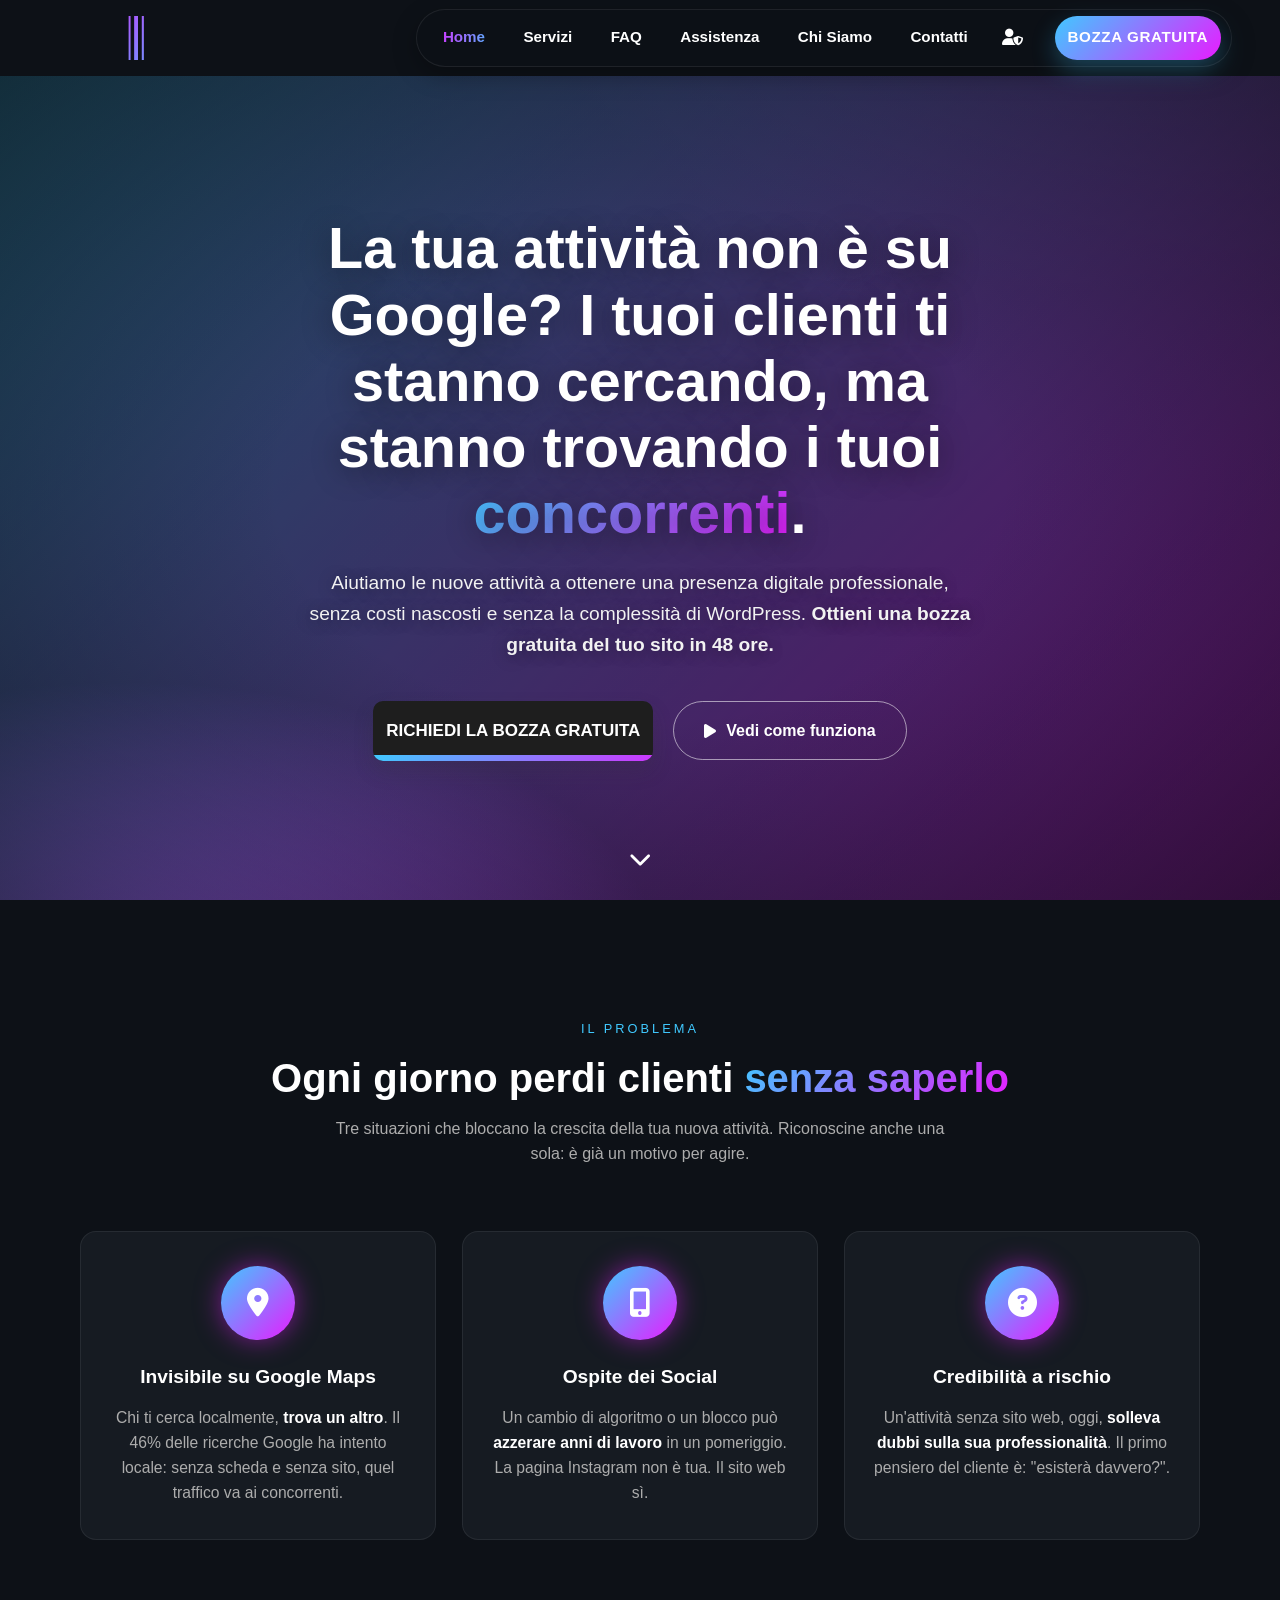
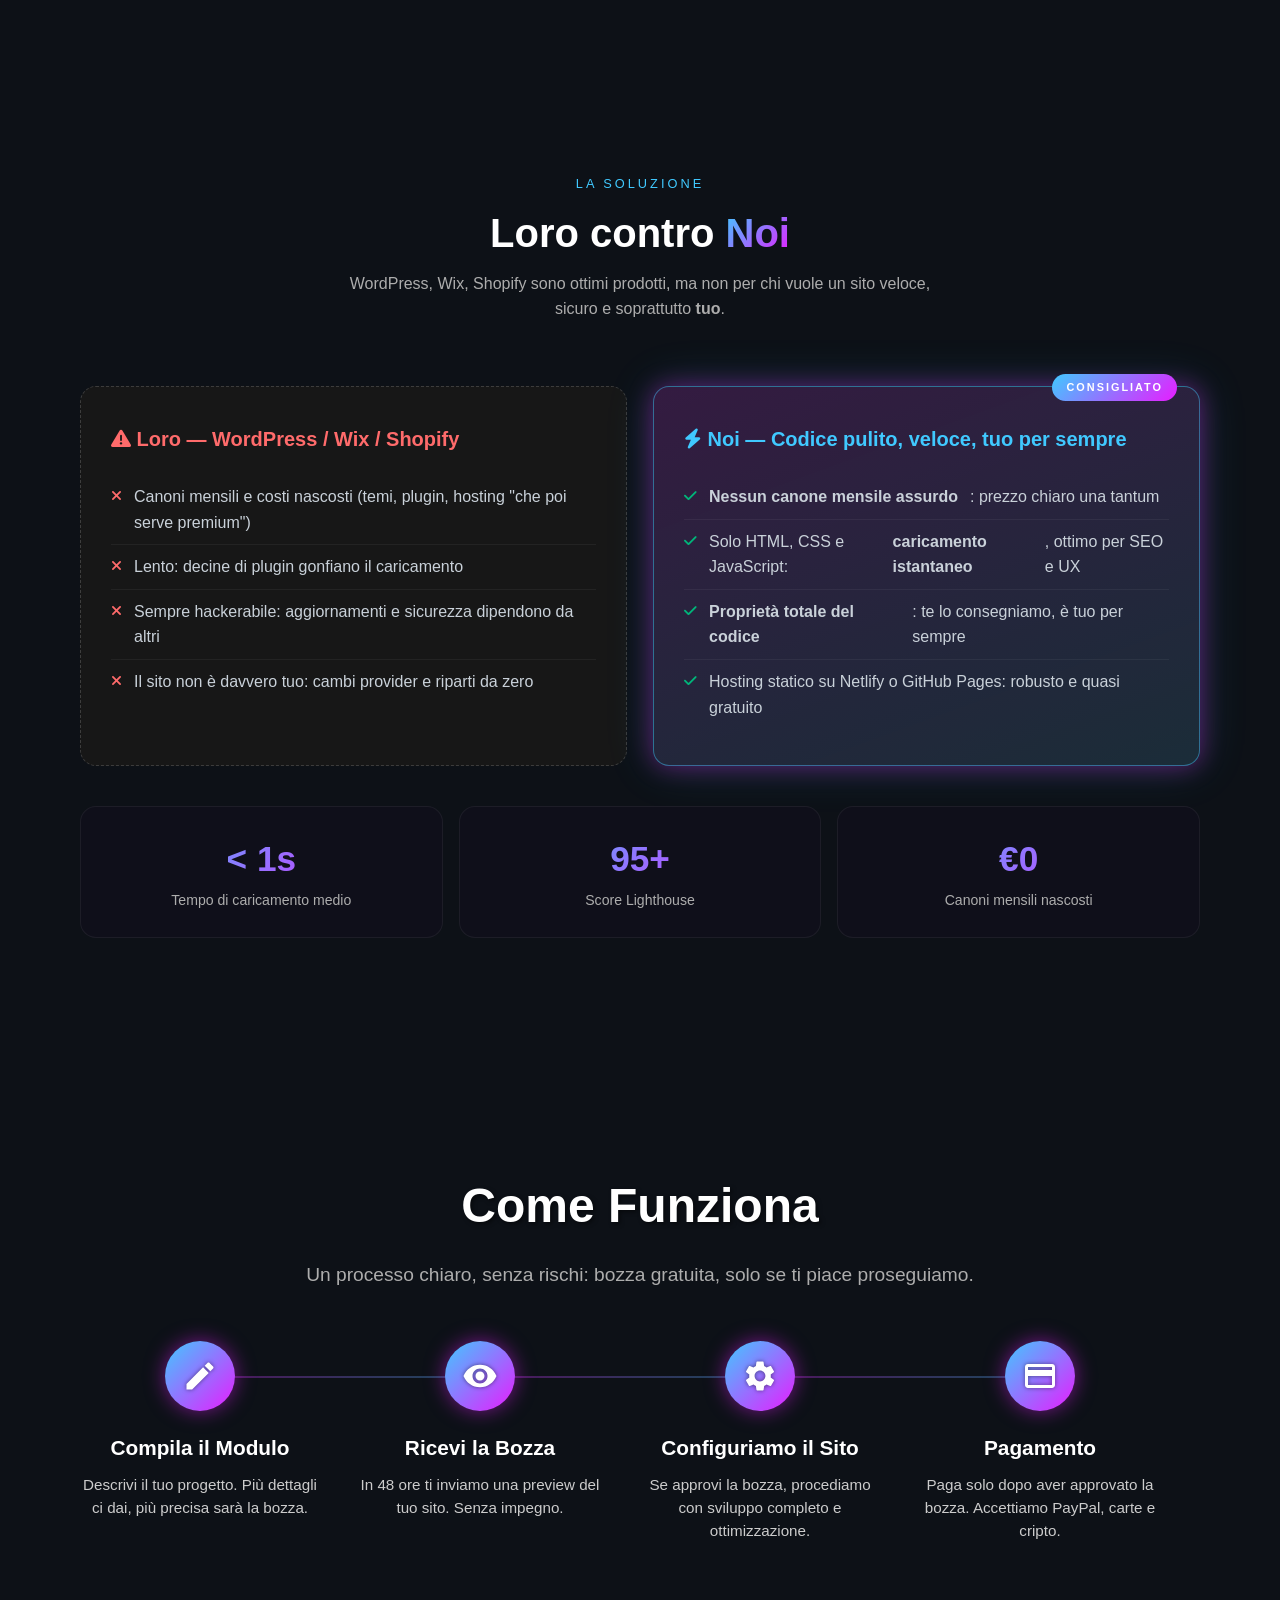
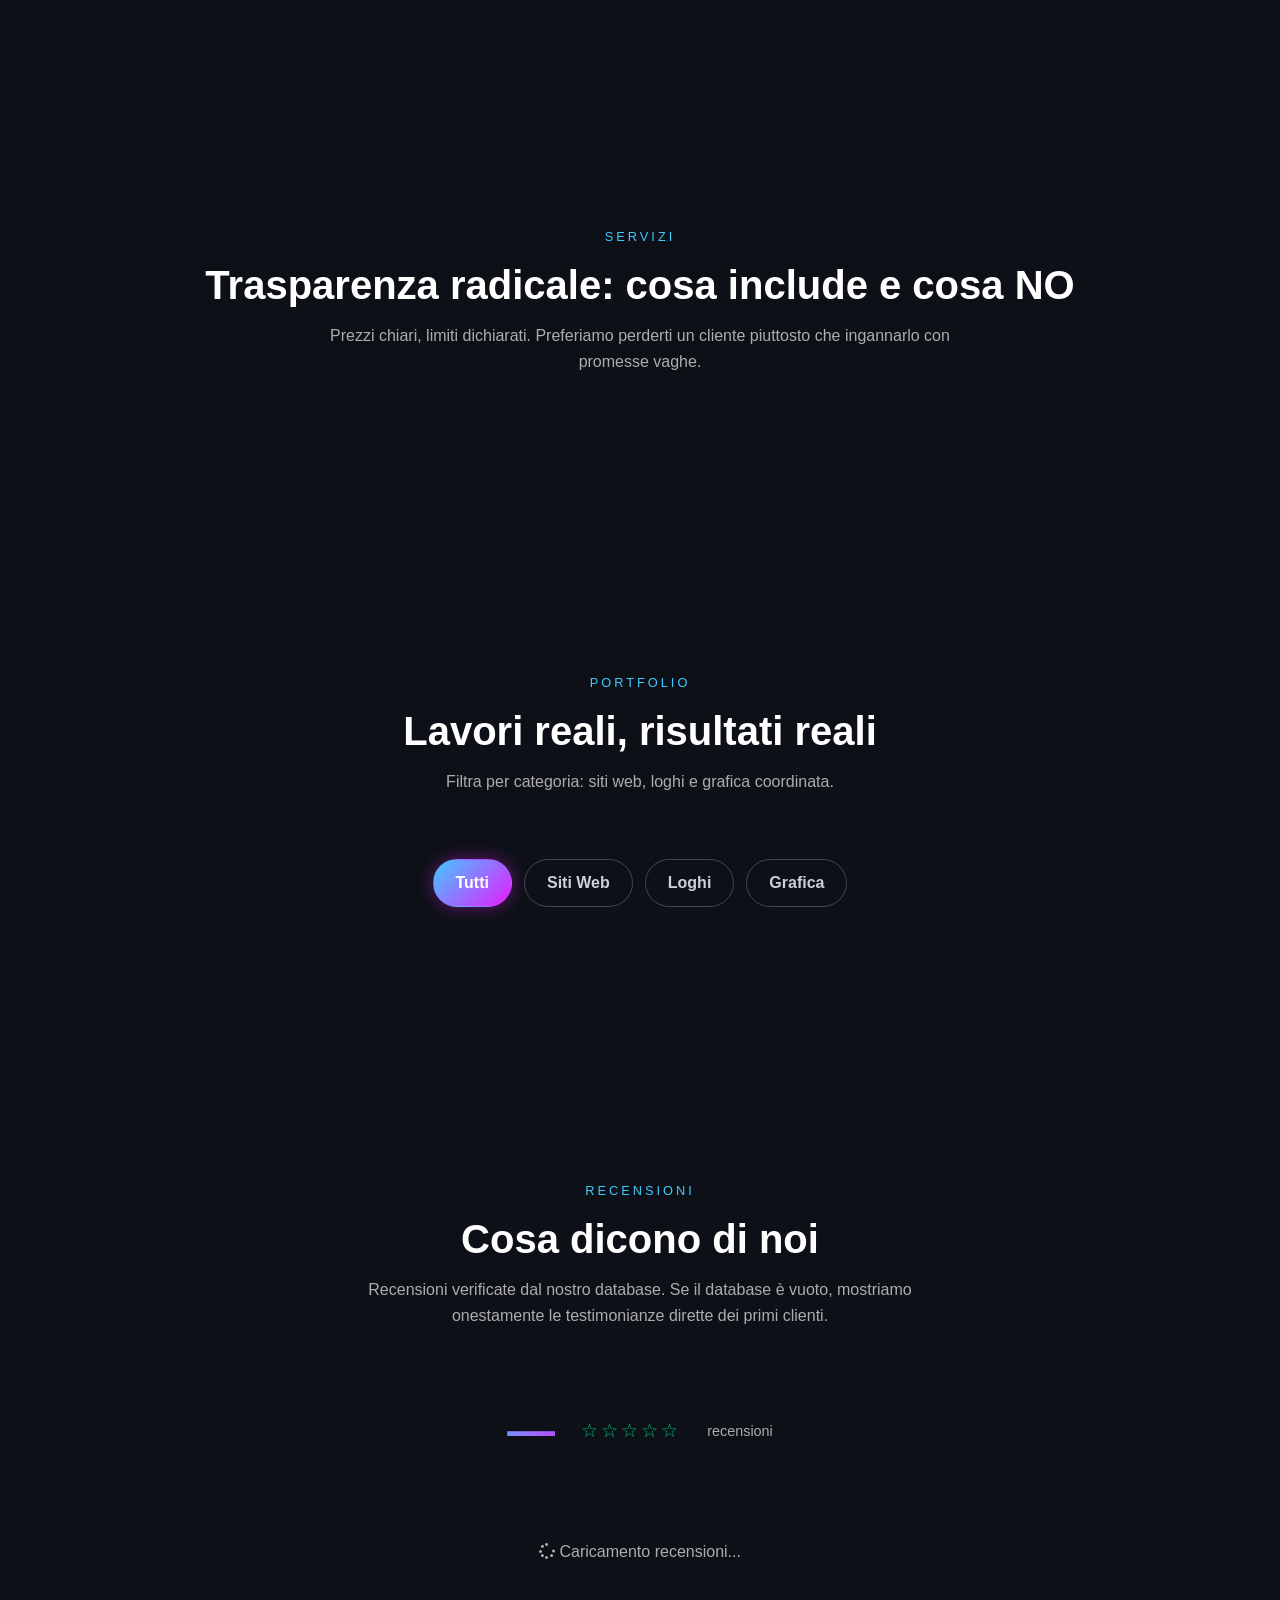
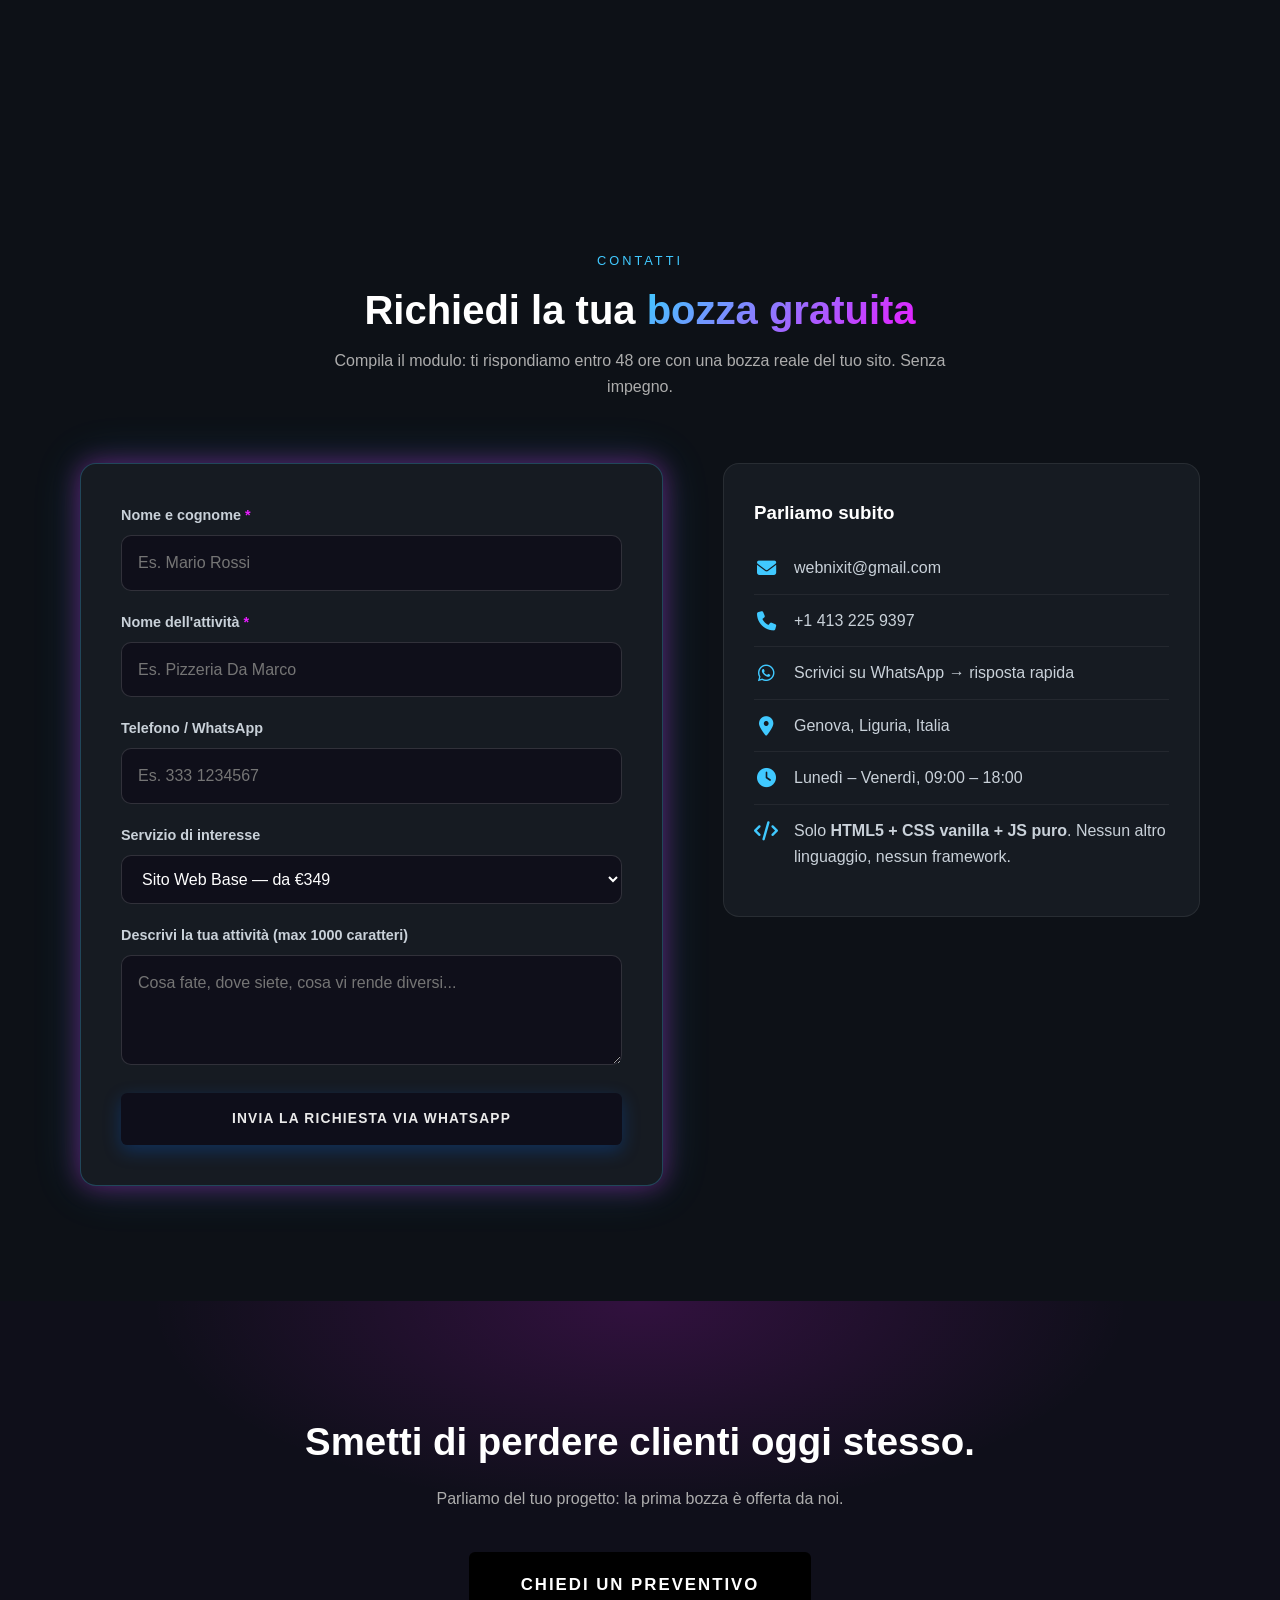
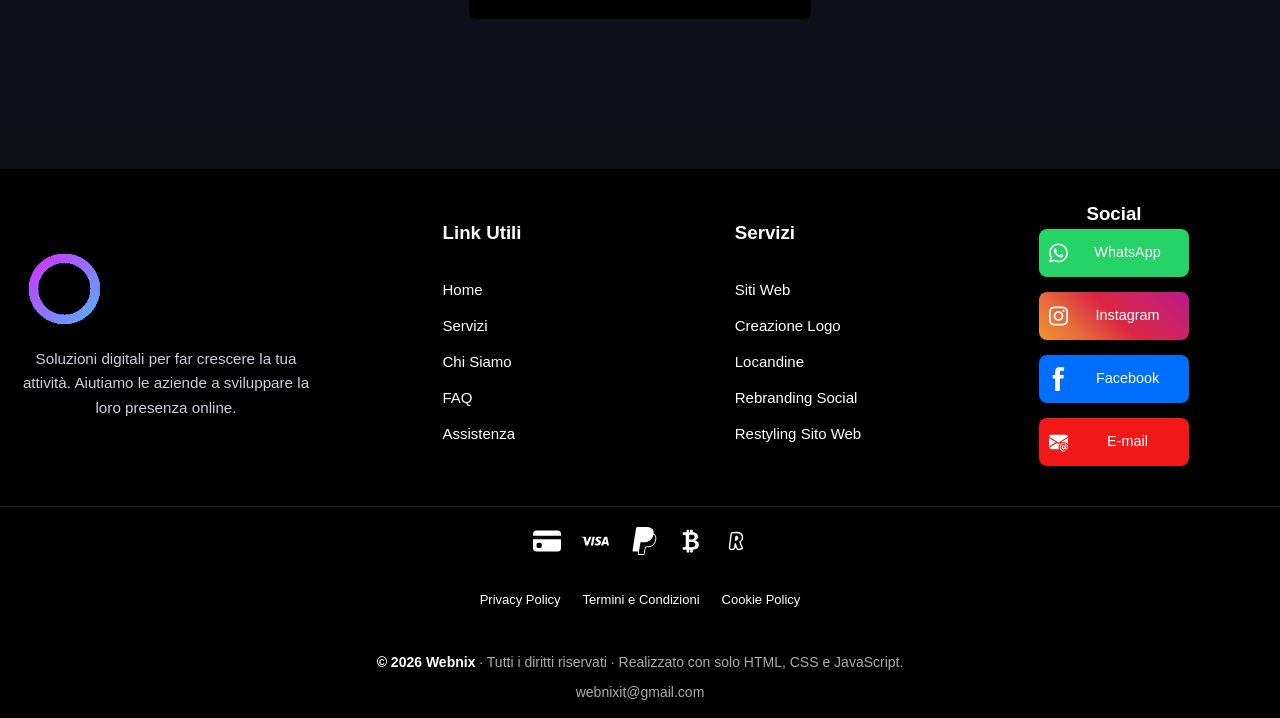
==== commit c66d17da: "Navbar desktop: sostituita scritta Admin con icona scudo (fa-user-shield) con aria-label, stile dedi" ====
--- a/index.html
+++ b/index.html
@@ -61,7 +61,7 @@
         <a href="assistenza.html">Assistenza</a>
         <a href="chi-siamo.html">Chi Siamo</a>
         <a href="contatti.html">Contatti</a>
-        <a href="admin.html">Admin</a>
+        <a href="admin.html" aria-label="Area Admin" title="Area Admin"><i class="fa-solid fa-user-shield" aria-hidden="true"></i></a>
         <a id="link-bozza-nav" href="index.html#contatti"><span id="bozza-norme">Bozza Gratuita</span><span id="bozza-hover">In 48h, gratis →</span></a>
       </nav>
       <button id="hamburger" type="button" aria-label="Apri menu" aria-expanded="false">
--- a/style.css
+++ b/style.css
@@ -131,8 +131,14 @@
   color: #fff; font-weight: 600; font-size: .95rem;
   padding: .55em 1.05em; border-radius: 999px;
   text-decoration: none; white-space: nowrap; display: inline-block;
-  transition: transform .6s cubic-bezier(.22,1,.36,1) .6s;  /* rientro morbido (ciclo ~1,2s) */
-}
+  /* transizione + zoom hover gestiti dalla REGOLA GLOBALE richiesta (all .6s back, scale 1.2) */
+}
+/* Link Admin: solo icona scudo, in un cerchietto dedicato */
+#nav-desk > a[href="admin.html"] {
+  padding: .55em .8em;
+  display: inline-flex; align-items: center; justify-content: center;
+}
+#nav-desk > a[href="admin.html"] i { font-size: 1.05rem; line-height: 1; }
 /* Underline gradiente brand che cresce da centro + ZOOM 1.2 lento e visibile */
 #nav-desk > a:not(#link-bozza-nav)::after {
   content: ""; position: absolute; left: 18%; right: 18%; bottom: 6px; height: 2px;
@@ -140,11 +146,6 @@
   background: var(--gradiente-brand);
   transform: scaleX(0); transform-origin: center; opacity: 0;
   transition: transform 1.2s cubic-bezier(.22,1,.36,1), opacity 1.2s ease;
-}
-#nav-desk > a:not(#link-bozza-nav):hover,
-#nav-desk > a:not(#link-bozza-nav):focus-visible {
-  transform: scale(1.2);                        /* ZOOM 1.2 */
-  transition: transform .6s cubic-bezier(.22,1,.36,1) 0s;
 }
 #nav-desk > a:not(#link-bozza-nav):hover::after,
 #nav-desk > a:not(#link-bozza-nav):focus-visible::after { transform: scaleX(1); opacity: 1; }
@@ -170,6 +171,7 @@
   transition: box-shadow .4s ease;
 }
 #link-bozza-nav:hover { box-shadow: 0 12px 34px rgba(232, 28, 255, .5); }
+#link-bozza-nav:hover, #link-bozza-nav:focus-visible { transform: translateY(-4px) scale(1.2); }
 #bozza-norme, #bozza-hover {
   position: absolute; inset: 0;
   display: flex; align-items: center; justify-content: center;
@@ -243,14 +245,73 @@
 #freccia-scroll { position: absolute; bottom: 22px; left: 50%; transform: translateX(-50%); color: #fff; font-size: 1.4rem; animation: rimbalzo 1.8s ease-in-out infinite; z-index: 1; }
 @keyframes rimbalzo { 0%,100% { transform: translate(-50%, 0);} 50% { transform: translate(-50%, 10px);} }
 
-/* ---------- HERO: bottoni con FADE-IN (opacità + salita soft) ---------- */
+/* ---------- HERO: bottoni con FADE-IN (dissolvenza pura, senza transform:
+   il transform è riservato allo zoom hover globale richiesto sotto) ---------- */
 #bottone1, #bottone2-hero {
-  opacity: 0; transform: translateY(26px);
+  opacity: 0;
   animation: entrata-fade .9s cubic-bezier(.22,1,.36,1) forwards;
 }
 #bottone1 { animation-delay: .55s; }        /* entra dopo il titolo */
 #bottone2-hero { animation-delay: .75s; }   /* secondo, a cascata */
-@keyframes entrata-fade { to { opacity: 1; transform: translateY(0); } }
+@keyframes entrata-fade { to { opacity: 1; } }
+
+/* ============================================================
+   REGOLA GLOBALE RICHIESTA — OGNI bottone / scritta cliccabile /
+   link d'interazione ha all'hover:
+     transition: all 0.6s cubic-bezier(0.175, 0.885, 0.32, 1.275);
+     transform: scale(1.2);
+   (curva "back": leggero overshoot elastico). Il rientro usa la
+   stessa curva sulla transizione di base degli elementi.
+   ============================================================ */
+#nav-desk > a:not(#link-bozza-nav),
+#link-bozza-nav,
+#hamburger,
+#chiusura-drawer,
+#nav-mobile a,
+#logo-header,
+#freccia-scroll,
+#bottone1, #bottone1-footer,
+#bottone2, #bottone2-hero,
+#glow-button,
+.filtro-portfolio,
+.btn_seleziona,
+.card-container,
+#invia-recensione,
+#pulsante-invio,
+#ul2 a,
+#copyright-links a,
+details.domanda summary {
+  transition: all 0.6s cubic-bezier(0.175, 0.885, 0.32, 1.275);
+}
+/* Zoom d'insieme per il glow button (i 4 div del bordo lo seguono) */
+#glow-button:hover,
+#glow-button:focus-visible {
+  transform: scale(1.2);
+  transition: all 0.6s cubic-bezier(0.175, 0.885, 0.32, 1.275);
+}
+#nav-desk > a:not(#link-bozza-nav):hover,
+#nav-desk > a:not(#link-bozza-nav):focus-visible,
+#link-bozza-nav:hover,
+#link-bozza-nav:focus-visible,
+#hamburger:hover,
+#chiusura-drawer:hover,
+#nav-mobile a:hover,
+#logo-header:hover,
+#freccia-scroll:hover,
+#bottone1:hover, #bottone1:focus-visible,
+#bottone1-footer:hover,
+#bottone2:hover, #bottone2-hero:hover,
+.filtro-portfolio:hover,
+.btn_seleziona:hover,
+.card-container:hover,
+#invia-recensione:hover,
+#pulsante-invio:hover,
+#ul2 a:hover,
+#copyright-links a:hover,
+details.domanda summary:hover {
+  transform: scale(1.2);                        /* ZOOM 1.2 */
+  transition: all 0.6s cubic-bezier(0.175, 0.885, 0.32, 1.275);
+}
 
 /* ---------- BOTTONE BOZZA GRATUITA (#bottone1) — stile Uiverse gharsh11032000 ----------
    Colori del branding Webnix: ::before = gradiente brand (-45deg #e81cff→#40c9ff),
@@ -292,6 +353,9 @@
 #bottone1-footer:hover::before, #bottone1-footer[attivo="si"]::before { transform: translate(0%, 0%); }
 #bottone1:hover::after, #bottone1:focus-visible::after, #bottone1[attivo="si"]::after,
 #bottone1-footer:hover::after, #bottone1-footer[attivo="si"]::after { transform: translate(0%, -200%); }
+/* Zoom 1.2 combinato con la salita del doppio pannello (REGOLA GLOBALE hover) */
+#bottone1:hover, #bottone1:focus-visible { transform: translateY(-8px) scale(1.2); }
+#bottone1-footer:hover { transform: translateY(-8px) scale(1.2); }
 #bottone1:focus, #bottone1-footer:focus { outline: none; }
 #bottone1:active, #bottone1-footer:active { scale: .95; }
 @media (max-width: 640px) { #bottone1 { width: min(280px, 88vw); } }
@@ -502,7 +566,7 @@
   transition: background .35s, color .35s, transform .2s;
   white-space: normal; overflow-wrap: anywhere; flex-shrink: 0;
 }
-.btn_seleziona:hover { background: linear-gradient(90deg, #0a2540, #1fd7e8); color: #04121f; transform: translateY(-2px); }
+.btn_seleziona:hover { background: linear-gradient(90deg, #0a2540, #1fd7e8); color: #04121f; transform: translateY(-2px) scale(1.2); }
 
 /* ---------- PORTFOLIO filtrabile ---------- */
 #fila-filtri { display: flex; gap: 12px; justify-content: center; flex-wrap: wrap; margin-bottom: 40px; }
@@ -577,6 +641,7 @@
 #glow-button:hover #glow-top, #glow-button:hover #glow-bottom { width: 100%; }
 #glow-button:hover #glow-left, #glow-button:hover #glow-right { height: 100%; }
 #glow-button:hover { box-shadow: 0 0 34px rgba(232,28,255,.5), 0 0 60px rgba(64,201,255,.3); }
+#glow-button:hover, #glow-button:focus-visible { transform: translateY(-6px) scale(1.2); }
 
 /* ---------- CTA FINALE ---------- */
 #cta-finale { text-align: center; padding: clamp(70px, 9vw, 110px) 20px; background: radial-gradient(700px 300px at 50% 0%, rgba(232,28,255,.16), transparent 70%), var(--sfondo-card-2); }
@@ -631,7 +696,7 @@
 .icon-container { display: flex; align-items: center; gap: 0.5em; width: 100%; }
 .icon-container svg { width: 24px; height: 24px; transition: transform 0.3s ease; }
 .icon-container p { font-size: 0.9em; font-weight: 400; color: white; margin: 0; text-align: center; width: 100%; }
-.card-container:hover { transform: scale(1.1); z-index: 2; box-shadow: 0 5px 15px rgba(0, 0, 0, 0.3); }
+.card-container:hover { transform: scale(1.2); z-index: 2; box-shadow: 0 5px 15px rgba(0, 0, 0, 0.3); }
 #cards:has(.card-container:hover) .card-container:not(:hover) {
   filter: blur(2px);
   opacity: 0.6;
@@ -695,3 +760,7 @@
   #loader-anello2 { animation: none; }
   #loader-progresso2 { width: 100% !important; transition: none !important; }
 }
+
+/* Override finale: trasform COMBINATI dove serve conservare un translate proprio
+   (la freccia scroll mantiene il suo bounce; i link nav mantengono la salita soft) */
+#freccia-scroll:hover { transform: translateX(-50%) scale(1.2); }
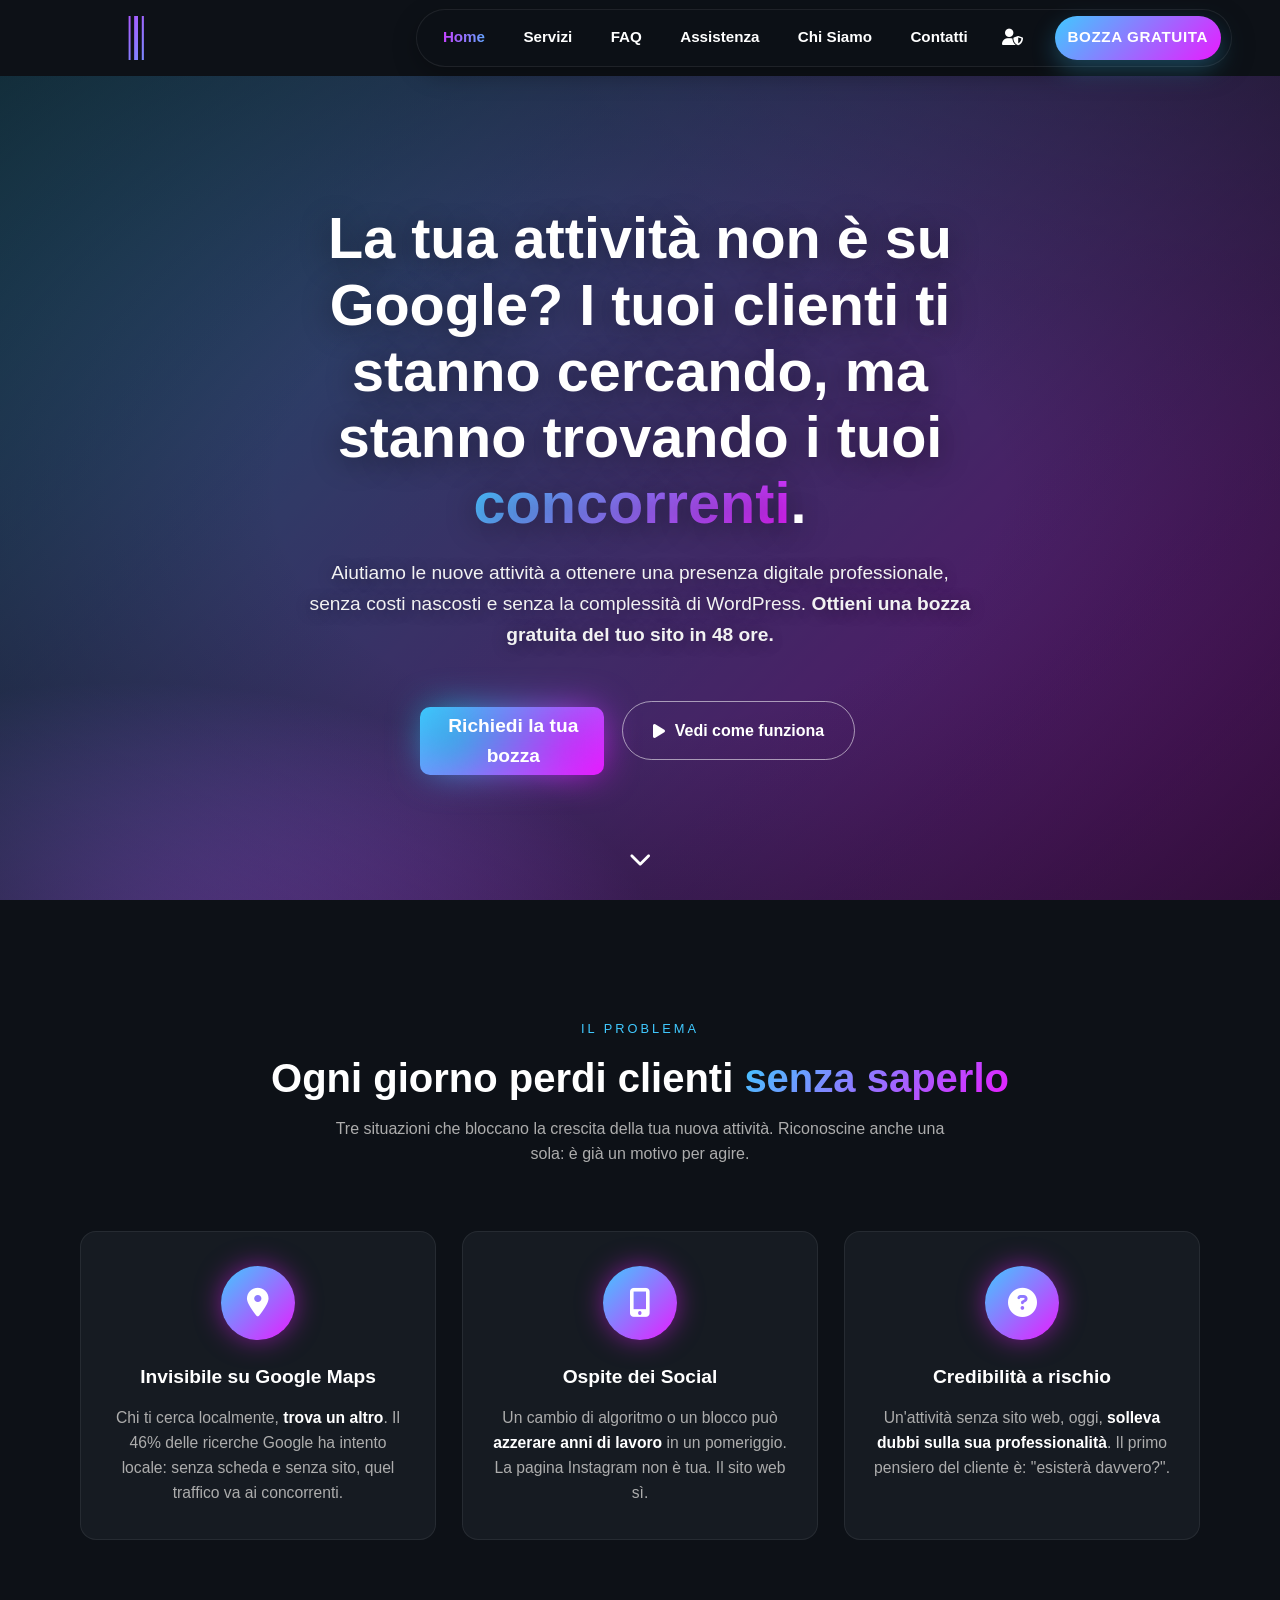
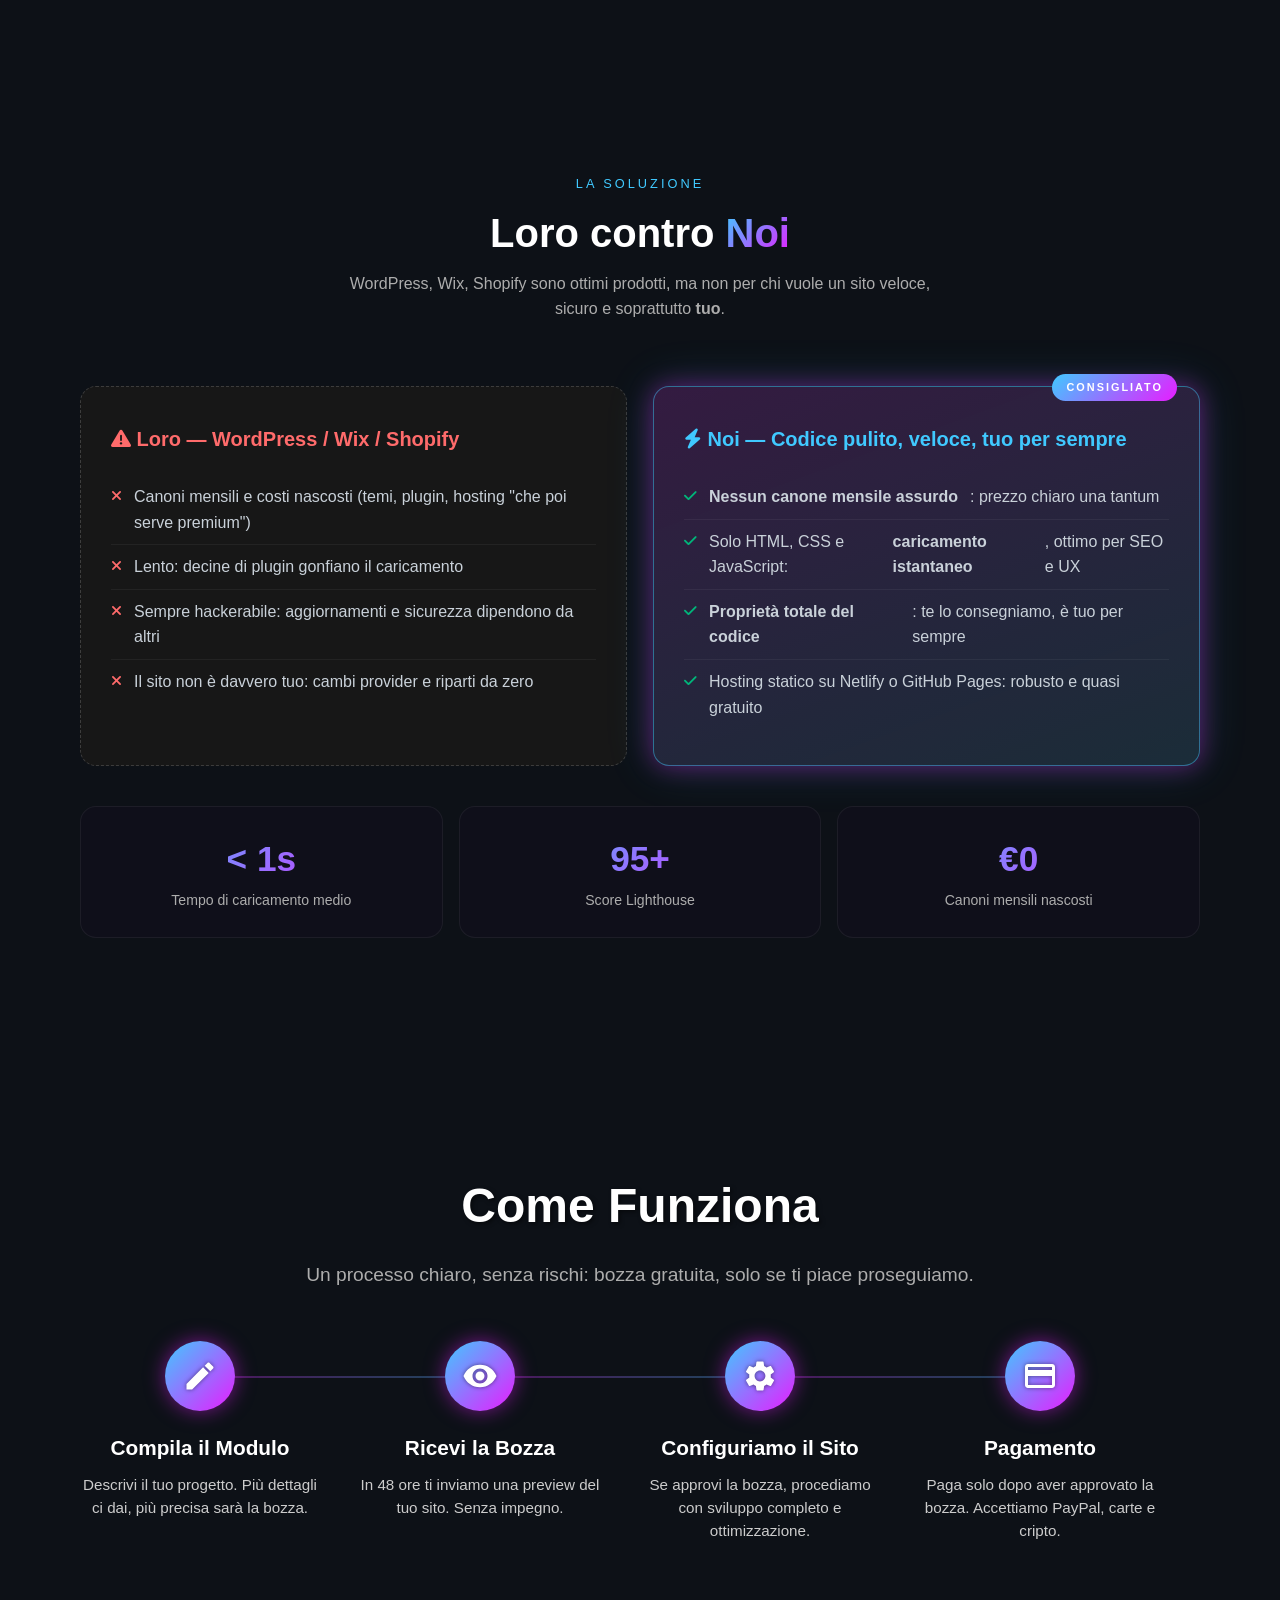
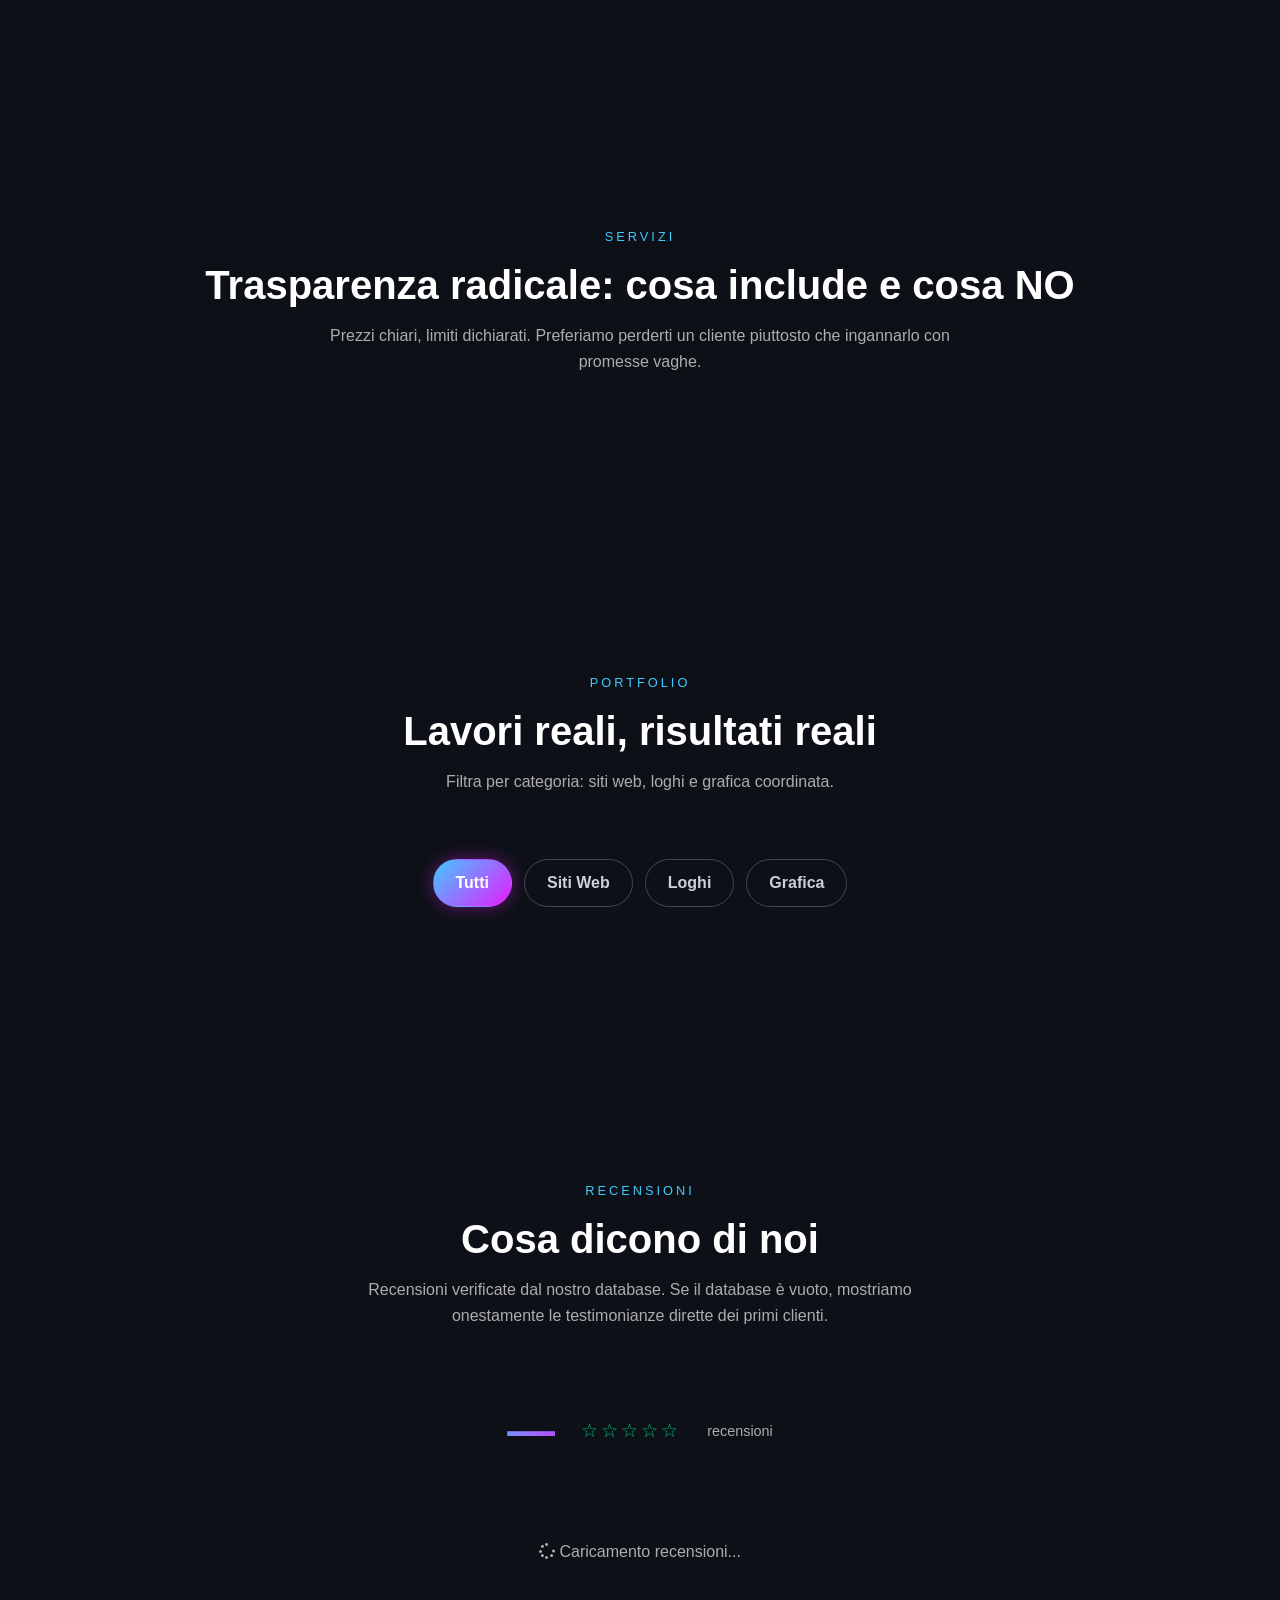
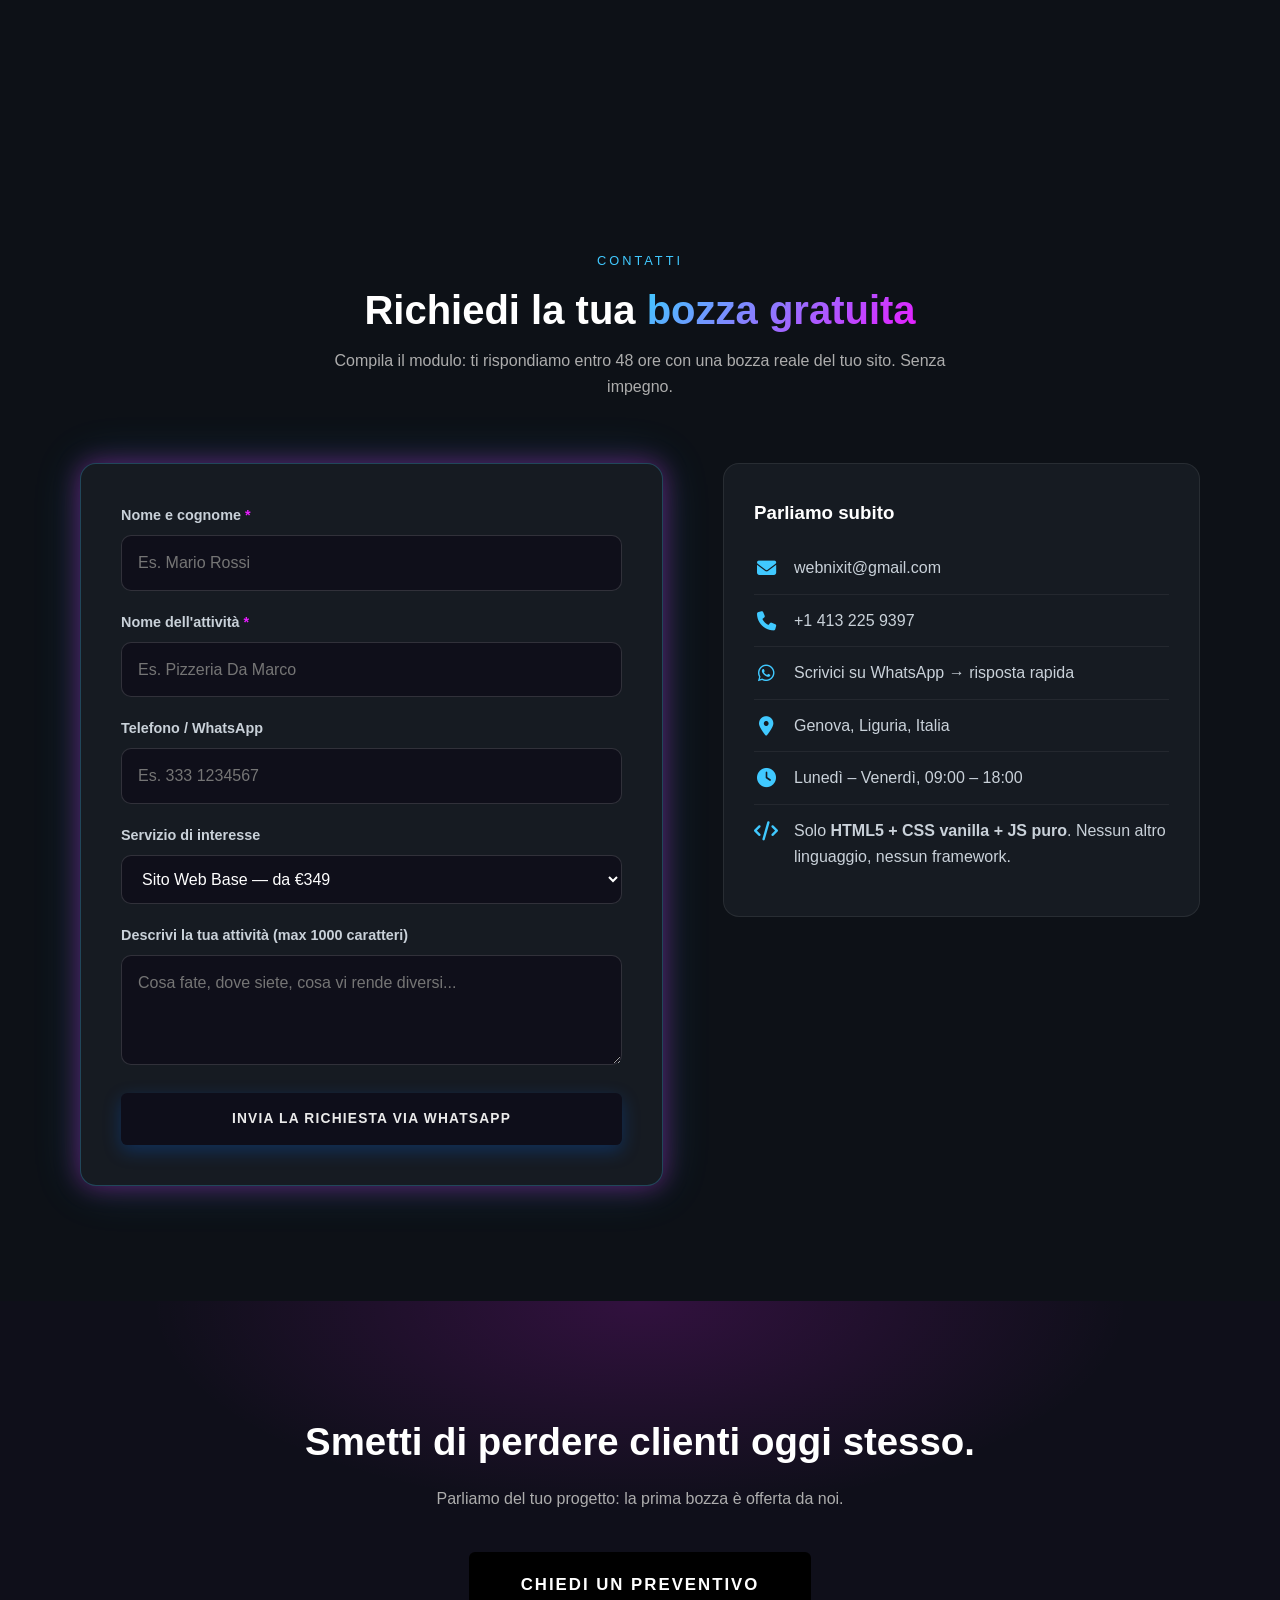
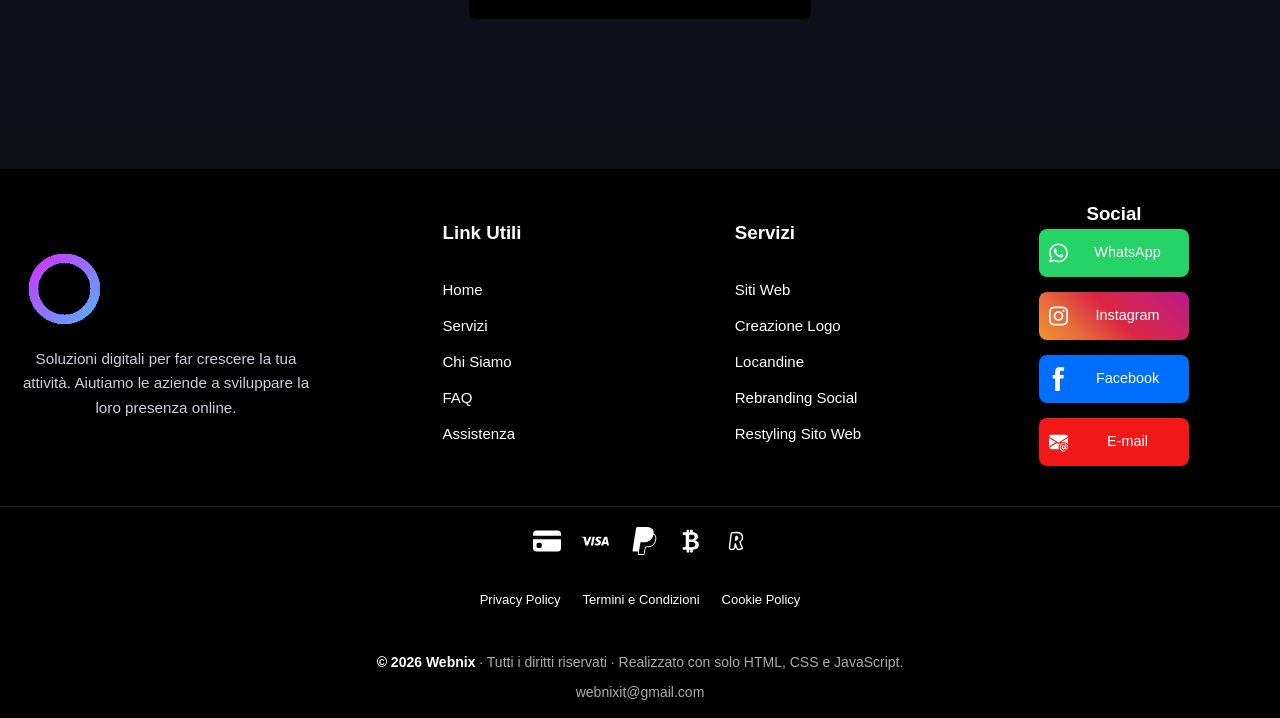
==== commit d1dde2ee: "Bottone hero #bottone1: stile bordo gradiente animato rotante + glow blur + zoom elastico 1.2 (snipp" ====
--- a/index.html
+++ b/index.html
@@ -94,7 +94,7 @@
       <h1 id="titolo-hero" reveal>La tua attività non è su Google? I tuoi clienti ti stanno cercando, ma stanno trovando i tuoi <em>concorrenti</em>.</h1>
       <p id="sottotitolo-hero" reveal delay="1">Aiutiamo le nuove attività a ottenere una presenza digitale professionale, senza costi nascosti e senza la complessità di WordPress. <strong>Ottieni una bozza gratuita del tuo sito in 48 ore.</strong></p>
       <div id="fila-cta-hero" reveal delay="2">
-        <button id="bottone1" type="button" data-sopra="Bozza gratis in 48h →" data-sotto="Richiedi la bozza gratuita" title="Paghi solo se ti piace" onclick="document.getElementById('contatti').scrollIntoView({behavior:'smooth'})"></button>
+        <button id="bottone1" type="button" title="Paghi solo se ti piace" onclick="document.getElementById('contatti').scrollIntoView({behavior:'smooth'})">Richiedi la tua bozza</button>
         <button id="bottone2-hero" type="button" onclick="document.getElementById('sezione-processo').scrollIntoView({behavior:'smooth'})">
           <i class="fa-solid fa-play" aria-hidden="true"></i> Vedi come funziona
         </button>
--- a/style.css
+++ b/style.css
@@ -70,7 +70,7 @@
   position: fixed; inset: 0; z-index: 9999;
   display: flex; flex-direction: column; align-items: center; justify-content: center; gap: 26px;
   background: var(--sfondo);
-  transition: opacity .6s ease;
+  transition: all 0.6s cubic-bezier(0.175, 0.885, 0.32, 1.275);
 }
 #loader-anello2 {
   width: 120px; height: 120px; border-radius: 50%;
@@ -88,7 +88,7 @@
 #loader-sotto2 { font-size: .55rem; letter-spacing: 2px; color: var(--testo-3); text-transform: uppercase; }
 #loader-testo2 { color: var(--testo-2); font-size: .95rem; letter-spacing: 1px; }
 #loader-barra2 { width: 220px; height: 4px; border-radius: 4px; background: #222; overflow: hidden; }
-#loader-progresso2 { height: 100%; width: 0%; background: var(--gradiente-brand); transition: width .2s linear; }
+#loader-progresso2 { height: 100%; width: 0%; background: var(--gradiente-brand); transition: all 0.6s cubic-bezier(0.175, 0.885, 0.32, 1.275); }
 @keyframes rotella { to { transform: rotate(360deg); } }
 
 /* ---------- HEADER + NAV ---------- */
@@ -102,7 +102,7 @@
   padding: 0 clamp(16px, 4vw, 48px);
   background: transparent;
   border-bottom: 1px solid transparent;
-  transition: background .4s ease, border-color .4s ease, box-shadow .4s ease;
+  transition: all 0.6s cubic-bezier(0.175, 0.885, 0.32, 1.275);
 }
 #header[scrollato="si"] {
   background: rgba(13, 17, 23, .35);           /* vetro trasparente colorato */
@@ -158,6 +158,7 @@
 
 /* CTA "Bozza Gratuita": sempre sul gradiente brand, testo che scorre in 1,2s */
 #link-bozza-nav {
+  transition-property: background-color, border-color, color, fill, stroke, opacity, box-shadow, filter, backdrop-filter; /* niente 'transform': lo zoom deve partire subito, i span scorrono in 1,2s */
   position: relative; z-index: 1;
   display: inline-flex; align-items: center; justify-content: center;
   width: clamp(150px, 13vw, 190px); height: 44px; margin-left: clamp(6px, 1vw, 14px);
@@ -168,10 +169,12 @@
   box-shadow: 0 10px 24px rgba(64, 201, 255, .28);
   overflow: hidden;                             /* i due span scorrono dentro la pillola */
   flex-shrink: 0;
-  transition: box-shadow .4s ease;
+  /* TRANSIZIONE GLOBALE RICHIESTA (sovrascrive il box-shadow generico: "all" la include) */
+  transition: all 0.6s cubic-bezier(0.175, 0.885, 0.32, 1.275);
 }
 #link-bozza-nav:hover { box-shadow: 0 12px 34px rgba(232, 28, 255, .5); }
-#link-bozza-nav:hover, #link-bozza-nav:focus-visible { transform: translateY(-4px) scale(1.2); }
+/* ZOOM 1.2 puro, senza translate: identico alla regola globale richiesta */
+#link-bozza-nav:hover, #link-bozza-nav:focus-visible { transform: scale(1.2); }
 #bozza-norme, #bozza-hover {
   position: absolute; inset: 0;
   display: flex; align-items: center; justify-content: center;
@@ -196,7 +199,7 @@
 /* Drawer mobile: vetro trasparente blur + overlay scuro */
 #overlay-mobile {
   position: fixed; inset: 0; z-index: 190; background: rgba(0,0,0,.6);
-  opacity: 0; pointer-events: none; transition: opacity .35s;
+  opacity: 0; pointer-events: none; transition: all 0.6s cubic-bezier(0.175, 0.885, 0.32, 1.275);
 }
 #overlay-mobile[aperto="si"] { opacity: 1; pointer-events: auto; }
 #drawer-mobile {
@@ -242,14 +245,25 @@
 #titolo-hero { font-size: clamp(1.9rem, 5.2vw, 3.6rem); line-height: 1.15; max-width: 20ch; margin: 0 auto 22px; text-shadow: 0 4px 30px rgba(0,0,0,.45); }
 #sottotitolo-hero { max-width: 62ch; color: #f2f2f2; font-size: clamp(1rem, 2.1vw, 1.2rem); margin: 0 auto 40px; text-shadow: 0 2px 16px rgba(0,0,0,.4); }
 #fila-cta-hero { display: flex; gap: 20px; justify-content: center; align-items: center; flex-wrap: wrap; }
-#freccia-scroll { position: absolute; bottom: 22px; left: 50%; transform: translateX(-50%); color: #fff; font-size: 1.4rem; animation: rimbalzo 1.8s ease-in-out infinite; z-index: 1; }
-@keyframes rimbalzo { 0%,100% { transform: translate(-50%, 0);} 50% { transform: translate(-50%, 10px);} }
-
-/* ---------- HERO: bottoni con FADE-IN (dissolvenza pura, senza transform:
-   il transform è riservato allo zoom hover globale richiesto sotto) ---------- */
+/* Freccia scroll: SU E GIÙ lenta e continua. Il movimento è sull'icona interna
+   (transform del figlio), così l'hover globale scale(1.2) sul link non può mai
+   sovrascrivere o "congelare" il bounce. */
+/* Centraggio con 'left' (no translate): cosi lo zoom globale scale(1.2) PURO
+   funziona anche sulla freccia senza conflitti di transform */
+#freccia-scroll { position: absolute; bottom: 22px; left: 0; right: 0; margin-inline: auto; width: fit-content; color: #fff; font-size: 1.4rem; z-index: 1; transition: all 0.6s cubic-bezier(0.175, 0.885, 0.32, 1.275); }
+#freccia-scroll > .fa-chevron-down,
+#freccia-scroll i { display: inline-block; animation: altalena-freccia 3s ease-in-out infinite; }
+@keyframes altalena-freccia { 0%, 100% { transform: translateY(-6px); } 50% { transform: translateY(9px); } }
+
+/* ---------- HERO: bottoni con FADE-IN. Il fade-in e' solo OPACITA', cosi'
+   il transform di #bottone1 resta libero per la rotazione del bordo
+   gradiente (::before) e per lo zoom hover globale richiesti ---------- */
 #bottone1, #bottone2-hero {
   opacity: 0;
-  animation: entrata-fade .9s cubic-bezier(.22,1,.36,1) forwards;
+  animation-name: entrata-fade;
+  animation-duration: .9s;
+  animation-timing-function: cubic-bezier(.22,1,.36,1);
+  animation-fill-mode: forwards;
 }
 #bottone1 { animation-delay: .55s; }        /* entra dopo il titolo */
 #bottone2-hero { animation-delay: .75s; }   /* secondo, a cascata */
@@ -278,6 +292,7 @@
 .card-container,
 #invia-recensione,
 #pulsante-invio,
+#invia-modulo,
 #ul2 a,
 #copyright-links a,
 details.domanda summary {
@@ -306,17 +321,71 @@
 .card-container:hover,
 #invia-recensione:hover,
 #pulsante-invio:hover,
+#invia-modulo:hover,
 #ul2 a:hover,
 #copyright-links a:hover,
 details.domanda summary:hover {
   transform: scale(1.2);                        /* ZOOM 1.2 */
-  transition: all 0.6s cubic-bezier(0.175, 0.885, 0.32, 1.275);
-}
-
-/* ---------- BOTTONE BOZZA GRATUITA (#bottone1) — stile Uiverse gharsh11032000 ----------
+  transition: all 0.6s cubic-bezier(0.175, 0.885, 0.32, 1.275) 0s !important; /* zoom sempre visibile, mai ritardato */
+}
+
+/* ============================================================
+   BOTTONE PRINCIPALE "Richiedi la tua bozza" (#bottone1) — STILE RICHIESTO:
+   sfondo nero, bordo gradiente brand animato (ruota -180° all'hover),
+   ombra glow sfocata che si amplifica, zoom 1.2 con curva elastica
+   cubic-bezier(0.175, 0.885, 0.32, 1.275) in 0.6s.
+   #bottone1-footer mantiene lo stile Uiverse a doppio pannello sotto.
+   ============================================================ */
+#bottone1 {
+  font-weight: bold;
+  position: relative;
+  isolation: isolate; /* contestualizza gli z-index negativi di ::before/::after:
+     il bordo gradiente e il glow restano dietro al nero del bottone senza
+     finire dietro lo sfondo della sezione */
+  width: min(40%, 320px);
+  margin-top: 20px;
+  height: 60px;
+  font-size: larger;
+  background-color: #000;
+  color: white;
+  border: none;
+  border-radius: 8px;
+  cursor: pointer;
+  transition: transform 0.3s ease;
+}
+#bottone1::before {
+  content: '';
+  position: absolute;
+  inset: 0;
+  left: -5px;
+  margin: auto;
+  width: 104%;
+  height: 68px;
+  border-radius: 10px;
+  background: linear-gradient(-45deg, #e81cff 0%, #40c9ff 100%);
+  z-index: -10;
+  pointer-events: none;
+  transition: all 0.6s cubic-bezier(0.175, 0.885, 0.32, 1.275);
+}
+#bottone1::after {
+  content: "";
+  z-index: -1;
+  position: absolute;
+  inset: 0;
+  background: linear-gradient(-45deg, #fc00ff 0%, #00dbde 100%);
+  transform: translate3d(0, 0, 0) scale(0.95);
+  filter: blur(20px);
+  pointer-events: none;
+}
+#bottone1:hover::after { filter: blur(30px); }
+#bottone1:hover::before { transform: rotate(-180deg); }
+#bottone1:active::before { scale: 0.7; }
+#bottone1:focus { outline: none; }
+
+/* ---------- BOTTONE BOZZA GRATUITA FOOTER (#bottone1-footer) — stile Uiverse gharsh11032000 ----------
    Colori del branding Webnix: ::before = gradiente brand (-45deg #e81cff→#40c9ff),
    ::after = fondo scuro #1e1e1e. Doppio pannello che scorre in verticale all'hover. */
-#bottone1, #bottone1-footer {
+#bottone1-footer {
   position: relative;
   background-color: transparent;
   color: #e8e8e8;
@@ -327,9 +396,9 @@
   border: none; text-transform: uppercase; cursor: pointer;
   overflow: hidden;
   box-shadow: 0 10px 20px rgba(51, 51, 51, .2);
-  transition: all .3s cubic-bezier(.23, 1, .32, 1);
-}
-#bottone1::before, #bottone1-footer::before {
+  transition: all 0.6s cubic-bezier(0.175, 0.885, 0.32, 1.275);
+}
+#bottone1-footer::before {
   content: attr(data-sopra);
   display: flex; align-items: center; justify-content: center;
   width: 100%; height: 100%; pointer-events: none;
@@ -339,7 +408,7 @@
   z-index: 99; position: relative; transform-origin: bottom;
   transition: all 1.2s cubic-bezier(.23, 1, .32, 1);   /* DURATA 1,2s */
 }
-#bottone1::after, #bottone1-footer::after {
+#bottone1-footer::after {
   content: attr(data-sotto);
   display: flex; align-items: center; justify-content: center;
   background-color: #1e1e1e;                     /* fondo scuro del brand (card) */
@@ -349,23 +418,29 @@
   transform: translate(0%, -100%);
   transition: all 1.2s cubic-bezier(.23, 1, .32, 1);   /* DURATA 1,2s */
 }
-#bottone1:hover::before, #bottone1:focus-visible::before, #bottone1[attivo="si"]::before,
 #bottone1-footer:hover::before, #bottone1-footer[attivo="si"]::before { transform: translate(0%, 0%); }
-#bottone1:hover::after, #bottone1:focus-visible::after, #bottone1[attivo="si"]::after,
 #bottone1-footer:hover::after, #bottone1-footer[attivo="si"]::after { transform: translate(0%, -200%); }
-/* Zoom 1.2 combinato con la salita del doppio pannello (REGOLA GLOBALE hover) */
-#bottone1:hover, #bottone1:focus-visible { transform: translateY(-8px) scale(1.2); }
-#bottone1-footer:hover { transform: translateY(-8px) scale(1.2); }
-#bottone1:focus, #bottone1-footer:focus { outline: none; }
-#bottone1:active, #bottone1-footer:active { scale: .95; }
-@media (max-width: 640px) { #bottone1 { width: min(280px, 88vw); } }
+#bottone1-footer:focus { outline: none; }
+#bottone1-footer:active { scale: .95; }
+
+/* ZOOM GLOBALE RICHIESTO SUI DUE BOTTONI BOZZA (curva elastica 0.6s):
+   per #bottone1 il transform e' libero (nessun conflitto col fade-in hero,
+   che anima solo l'opacita'); per #bottone1-footer lo slide dei pannelli
+   vive su ::before/::after, quindi lo zoom sul contenitore non disturba */
+#bottone1:hover, #bottone1:focus-visible,
+#bottone1-footer:hover, #bottone1-footer:focus-visible {
+  transform: scale(1.2);
+  transition: all 0.6s cubic-bezier(0.175, 0.885, 0.32, 1.275) 0s !important;
+}
+@media (max-width: 640px) { #bottone1, #bottone1-footer { width: min(280px, 88vw); } }
 
 /* ---------- CTA SECONDARIA (#bottone2) ---------- */
 #bottone2, #bottone2-hero {
   appearance: none; display: inline-flex; align-items: center; gap: 10px;
   padding: 16px 30px; border-radius: 999px; background: transparent;
   border: 1px solid rgba(255,255,255,.55); color: #fff; font-weight: 700; cursor: pointer;
-  transition: background .3s, border-color .3s;
+  /* TRANSIZIONE GLOBALE RICHIESTA */
+  transition: all 0.6s cubic-bezier(0.175, 0.885, 0.32, 1.275);
 }
 #bottone2:hover, #bottone2-hero:hover { background: rgba(255,255,255,.12); border-color: #fff; }
 
@@ -381,7 +456,7 @@
 .card-problema {
   background: var(--sfondo-card); border: 1px solid rgba(255,255,255,.07);
   border-radius: var(--raggio); padding: 34px 26px; text-align: center;
-  transition: transform .35s, border-color .35s, box-shadow .35s;
+  transition: all 0.6s cubic-bezier(0.175, 0.885, 0.32, 1.275);
 }
 .card-problema:hover { transform: translateY(-8px); border-color: rgba(232,28,255,.5); box-shadow: var(--shadow-neon); }
 .badge-icona {
@@ -502,12 +577,12 @@
   align-items: center;
   justify-content: center;
   box-shadow: 0 0 20px rgba(232, 28, 255, 0.5);
-  transition: transform 0.3s ease, box-shadow 0.3s ease;
+  transition: all 0.6s cubic-bezier(0.175, 0.885, 0.32, 1.275);
   margin-bottom: 20px;
 }
 
 .timeline-step:hover .step-icon-wrapper {
-  transform: scale(1.1) translateY(-5px);
+  transform: scale(1.2);
   box-shadow: 0 0 30px rgba(232, 28, 255, 0.8);
 }
 
@@ -540,7 +615,7 @@
 .card-servizio {
   background: var(--sfondo-card); border: 1px solid rgba(255,255,255,.08);
   border-radius: var(--raggio); padding: 32px 26px 26px; display: flex; flex-direction: column;
-  transition: transform .35s, box-shadow .35s, border-color .35s;
+  transition: all 0.6s cubic-bezier(0.175, 0.885, 0.32, 1.275);
 }
 .card-servizio:hover { transform: translateY(-8px); }
 .card-servizio[in evidenza="si"] { border: 1px solid transparent; background: linear-gradient(var(--sfondo-card), var(--sfondo-card)) padding-box, var(--gradiente-brand) border-box; box-shadow: var(--shadow-neon); }
@@ -563,22 +638,22 @@
   border-radius: .4rem; text-transform: uppercase; letter-spacing: 1.2px; font-weight: 800; font-size: .86rem;
   background: rgb(14, 14, 26); color: #eaeaea;
   box-shadow: 0 6px 18px rgba(0, 110, 255, .25);
-  transition: background .35s, color .35s, transform .2s;
+  transition: all 0.6s cubic-bezier(0.175, 0.885, 0.32, 1.275);
   white-space: normal; overflow-wrap: anywhere; flex-shrink: 0;
 }
-.btn_seleziona:hover { background: linear-gradient(90deg, #0a2540, #1fd7e8); color: #04121f; transform: translateY(-2px) scale(1.2); }
+.btn_seleziona:hover { background: linear-gradient(90deg, #0a2540, #1fd7e8); color: #04121f; transform: scale(1.2); }
 
 /* ---------- PORTFOLIO filtrabile ---------- */
 #fila-filtri { display: flex; gap: 12px; justify-content: center; flex-wrap: wrap; margin-bottom: 40px; }
 .filtro-portfolio {
   appearance: none; background: transparent; border: 1px solid rgba(255,255,255,.22);
   color: var(--testo-2); padding: 10px 22px; border-radius: 999px; cursor: pointer; font-weight: 700;
-  transition: all .3s;
+  transition: all 0.6s cubic-bezier(0.175, 0.885, 0.32, 1.275);
 }
 .filtro-portfolio:hover { border-color: var(--ciano); color: #fff; }
 .filtro-portfolio[selezionato="si"] { background: var(--gradiente-brand); border-color: transparent; color: #fff; box-shadow: 0 0 18px rgba(232,28,255,.4); }
 #griglia-portfolio { display: grid; grid-template-columns: repeat(auto-fill, minmax(280px, 1fr)); gap: 22px; }
-.card-portfolio { background: var(--sfondo-card-2); border: 1px solid rgba(255,255,255,.07); border-radius: var(--raggio); overflow: hidden; transition: transform .3s, box-shadow .3s, opacity .35s; }
+.card-portfolio { background: var(--sfondo-card-2); border: 1px solid rgba(255,255,255,.07); border-radius: var(--raggio); overflow: hidden; transition: all 0.6s cubic-bezier(0.175, 0.885, 0.32, 1.275); }
 .card-portfolio:hover { transform: translateY(-6px); box-shadow: var(--shadow-neon); }
 .card-portfolio[nascosto="si"] { display: none; }
 .card-portfolio img { width: 100%; height: 190px; object-fit: cover; }
@@ -617,7 +692,7 @@
 .campo-modulo label b { color: var(--viola); }
 .campo-modulo input, .campo-modulo textarea, .campo-modulo select {
   width: 100%; background: var(--sfondo-card-2); border: 1px solid rgba(255,255,255,.14);
-  border-radius: 10px; padding: 14px 16px; color: #fff; outline: none; transition: border-color .25s, box-shadow .25s;
+  border-radius: 10px; padding: 14px 16px; color: #fff; outline: none; transition: all 0.6s cubic-bezier(0.175, 0.885, 0.32, 1.275);
 }
 .campo-modulo textarea { resize: vertical; min-height: 110px; }
 .campo-modulo input:focus, .campo-modulo textarea:focus, .campo-modulo select:focus { border-color: var(--azione); box-shadow: 0 0 0 3px rgba(0,180,254,.2); }
@@ -633,7 +708,7 @@
   padding: 20px 52px; font-size: 1.05rem; font-weight: 700; letter-spacing: 2px;
   overflow: visible; isolation: isolate; border-radius: 6px;
 }
-#glow-top, #glow-bottom, #glow-left, #glow-right { position: absolute; background: var(--gradiente-brand); transition: all .4s ease; z-index: -1; }
+#glow-top, #glow-bottom, #glow-left, #glow-right { position: absolute; background: var(--gradiente-brand); transition: all 0.6s cubic-bezier(0.175, 0.885, 0.32, 1.275); z-index: -1; }
 #glow-top { top: 0; left: 0; width: 0; height: 2px; }
 #glow-bottom { bottom: 0; right: 0; width: 0; height: 2px; }
 #glow-left { left: 0; bottom: 0; height: 0; width: 2px; }
@@ -641,7 +716,8 @@
 #glow-button:hover #glow-top, #glow-button:hover #glow-bottom { width: 100%; }
 #glow-button:hover #glow-left, #glow-button:hover #glow-right { height: 100%; }
 #glow-button:hover { box-shadow: 0 0 34px rgba(232,28,255,.5), 0 0 60px rgba(64,201,255,.3); }
-#glow-button:hover, #glow-button:focus-visible { transform: translateY(-6px) scale(1.2); }
+/* ZOOM 1.2 PURO (regola globale richiesta) — niente translateY */
+#glow-button:hover, #glow-button:focus-visible { transform: scale(1.2); }
 
 /* ---------- CTA FINALE ---------- */
 #cta-finale { text-align: center; padding: clamp(70px, 9vw, 110px) 20px; background: radial-gradient(700px 300px at 50% 0%, rgba(232,28,255,.16), transparent 70%), var(--sfondo-card-2); }
@@ -672,8 +748,8 @@
 #ul2 { text-align: left; padding-left: 0; list-style: none; margin: 0; }
 #ul2 li { margin-bottom: 12px; font-size: 15px; padding-left: 0; position: relative; }
 #ul2 li:last-child { margin-bottom: 0; }
-#ul2 a { color: #ffffff; text-decoration: none; transition: color 0.3s ease; }
-#ul2 a:hover { color: var(--azione); text-decoration: underline; }
+#ul2 a { display: inline-block; color: #ffffff; text-decoration: none; transform-origin: left center; transition: all 0.6s cubic-bezier(0.175, 0.885, 0.32, 1.275); }
+#ul2 a:hover, #ul2 a:focus-visible { color: var(--azione); text-decoration: underline; transform: scale(1.2); }
 #ul3 { display: flex; flex-wrap: wrap; justify-content: center; gap: 15px; list-style: none; padding: 0; margin: 0; }
 #cards { display: flex; gap: 15px; flex-wrap: wrap; align-items: center; flex-direction: column; align-content: center; justify-content: center; }
 .card-container {
@@ -686,7 +762,7 @@
   padding: 0.5em 10px;
   border-radius: 0.5em;
   cursor: pointer;
-  transition: all 0.3s ease;
+  transition: all 0.6s cubic-bezier(0.175, 0.885, 0.32, 1.275);
   background: #161b22;
 }
 #Whatsapp { background-color: #25d366; }
@@ -694,13 +770,13 @@
 #facebook { background-color: #006eff; }
 #Gmail { background-color: #f21818; }
 .icon-container { display: flex; align-items: center; gap: 0.5em; width: 100%; }
-.icon-container svg { width: 24px; height: 24px; transition: transform 0.3s ease; }
+.icon-container svg { width: 24px; height: 24px; transition: all 0.6s cubic-bezier(0.175, 0.885, 0.32, 1.275); }
 .icon-container p { font-size: 0.9em; font-weight: 400; color: white; margin: 0; text-align: center; width: 100%; }
 .card-container:hover { transform: scale(1.2); z-index: 2; box-shadow: 0 5px 15px rgba(0, 0, 0, 0.3); }
 #cards:has(.card-container:hover) .card-container:not(:hover) {
   filter: blur(2px);
   opacity: 0.6;
-  transition: filter 0.3s ease, opacity 0.3s ease;
+  transition: all 0.6s cubic-bezier(0.175, 0.885, 0.32, 1.275);
 }
 /* Metodi di pagamento */
 #metodidipagamanto { display: flex; align-items: center; justify-content: center; flex-wrap: wrap; gap: 20px; margin-top: 20px; }
@@ -712,7 +788,7 @@
 #copyright-main p { margin: 0; width: 100%; text-align: center; }
 #copyright-main strong { color: #fff; }
 #copyright-links { display: flex; flex-wrap: wrap; justify-content: center; gap: 12px; width: 100%; padding: 5px 0; margin-top: 30px; margin-bottom: 20px; }
-#copyright-links a { color: #ffffff; text-decoration: none; margin: 0 5px; font-size: 13px; transition: color 0.3s ease; white-space: nowrap; }
+#copyright-links a { color: #ffffff; text-decoration: none; margin: 0 5px; font-size: 13px; transition: all 0.6s cubic-bezier(0.175, 0.885, 0.32, 1.275); white-space: nowrap; }
 #copyright-links a:hover { color: var(--azione); text-decoration: underline; }
 
 /* ---------- PAGINE INTERNE (titolo pagina) ---------- */
@@ -724,7 +800,7 @@
 details.domanda { background: var(--sfondo-card); border: 1px solid rgba(255,255,255,.08); border-radius: 14px; margin-bottom: 14px; overflow: hidden; }
 details.domanda summary { cursor: pointer; padding: 20px 24px; font-weight: 700; list-style: none; display: flex; justify-content: space-between; align-items: center; gap: 16px; }
 details.domanda summary::-webkit-details-marker { display: none; }
-details.domanda summary::after { content: "\002B"; color: var(--ciano); font-size: 1.3rem; transition: transform .3s; flex-shrink: 0; }
+details.domanda summary::after { content: "\002B"; color: var(--ciano); font-size: 1.3rem; transition: all 0.6s cubic-bezier(0.175, 0.885, 0.32, 1.275); flex-shrink: 0; }
 details.domanda[open] summary::after { transform: rotate(45deg); }
 details.domanda[open] summary { color: var(--ciano); }
 .corpo-risposta { padding: 0 24px 22px; color: var(--testo-2); }
@@ -758,9 +834,7 @@
   [reveal] { opacity: 1; transform: none; }
   /* Loader: barra piena istantanea, niente rotazione dell'anello */
   #loader-anello2 { animation: none; }
-  #loader-progresso2 { width: 100% !important; transition: none !important; }
-}
-
-/* Override finale: trasform COMBINATI dove serve conservare un translate proprio
-   (la freccia scroll mantiene il suo bounce; i link nav mantengono la salita soft) */
-#freccia-scroll:hover { transform: translateX(-50%) scale(1.2); }
+  #loader-progresso2 { width: 100% !important; transition: all 0.6s cubic-bezier(0.175, 0.885, 0.32, 1.275); }
+}
+
+
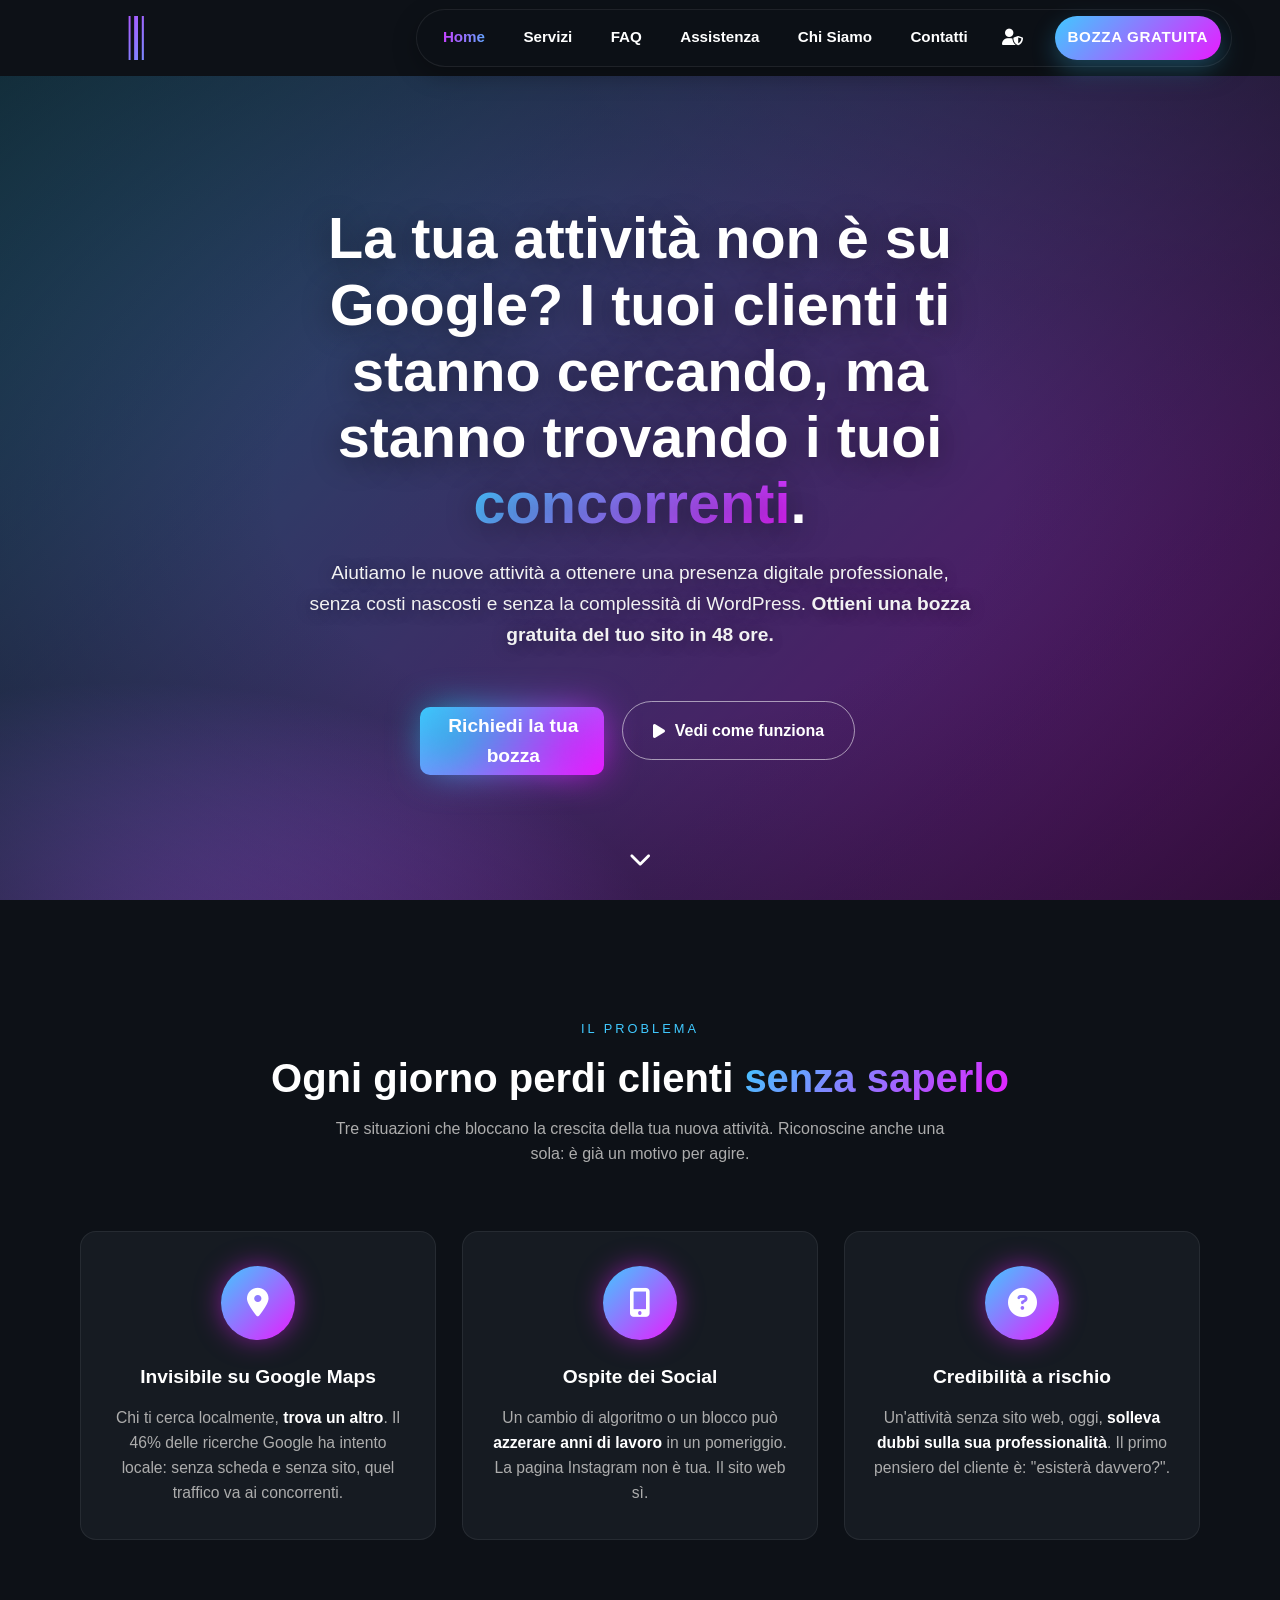
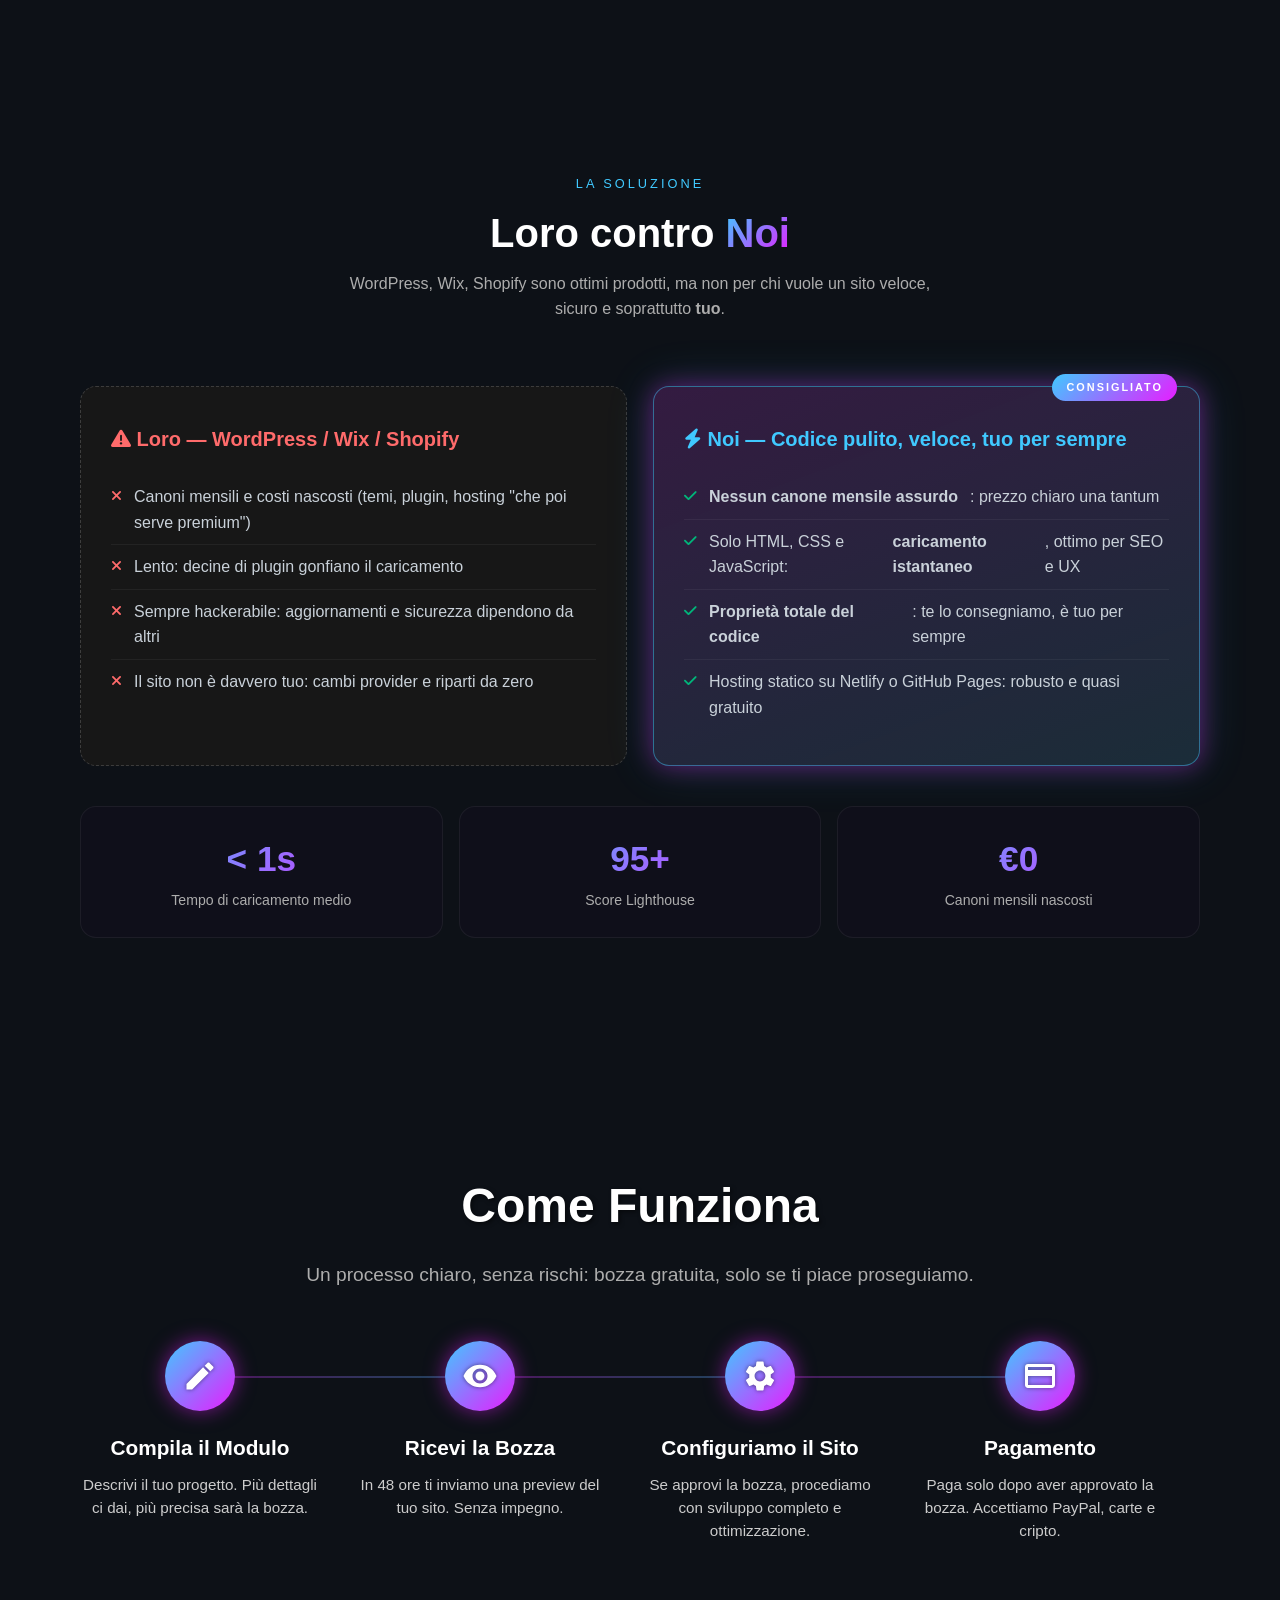
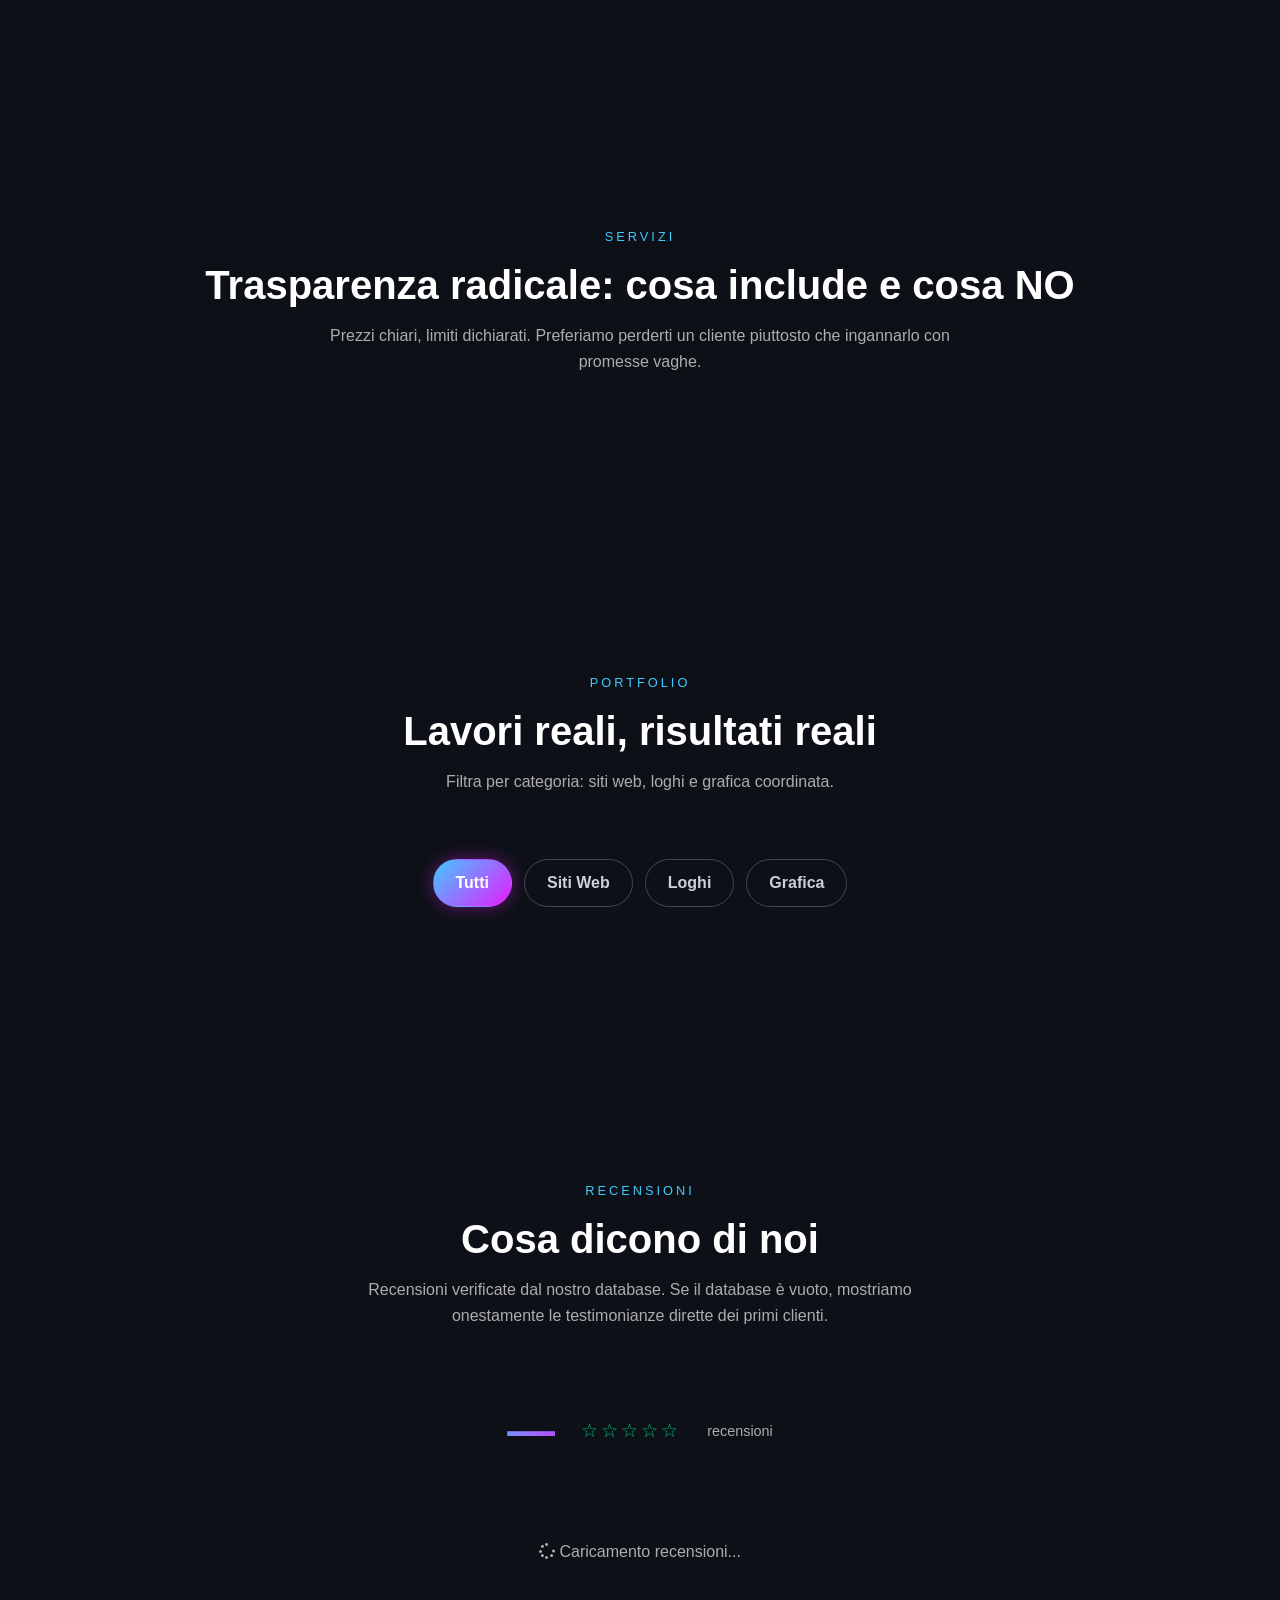
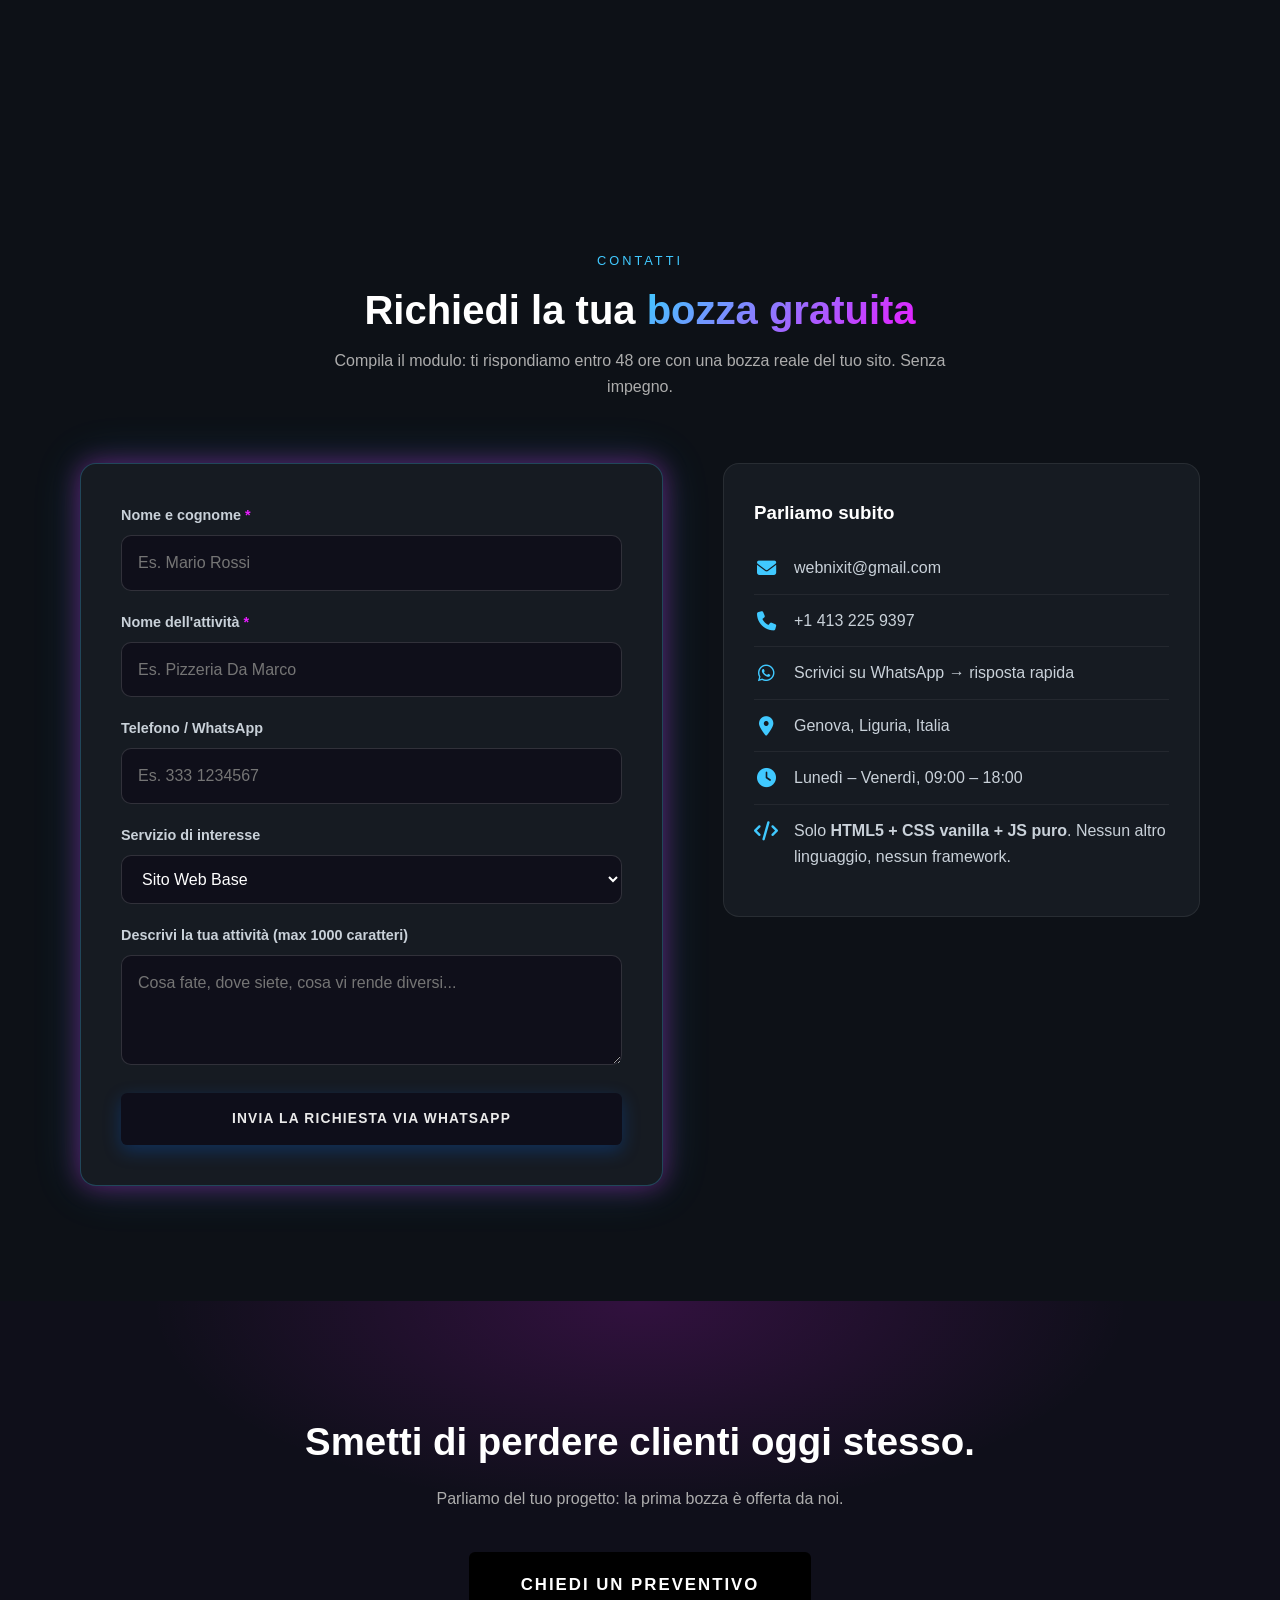
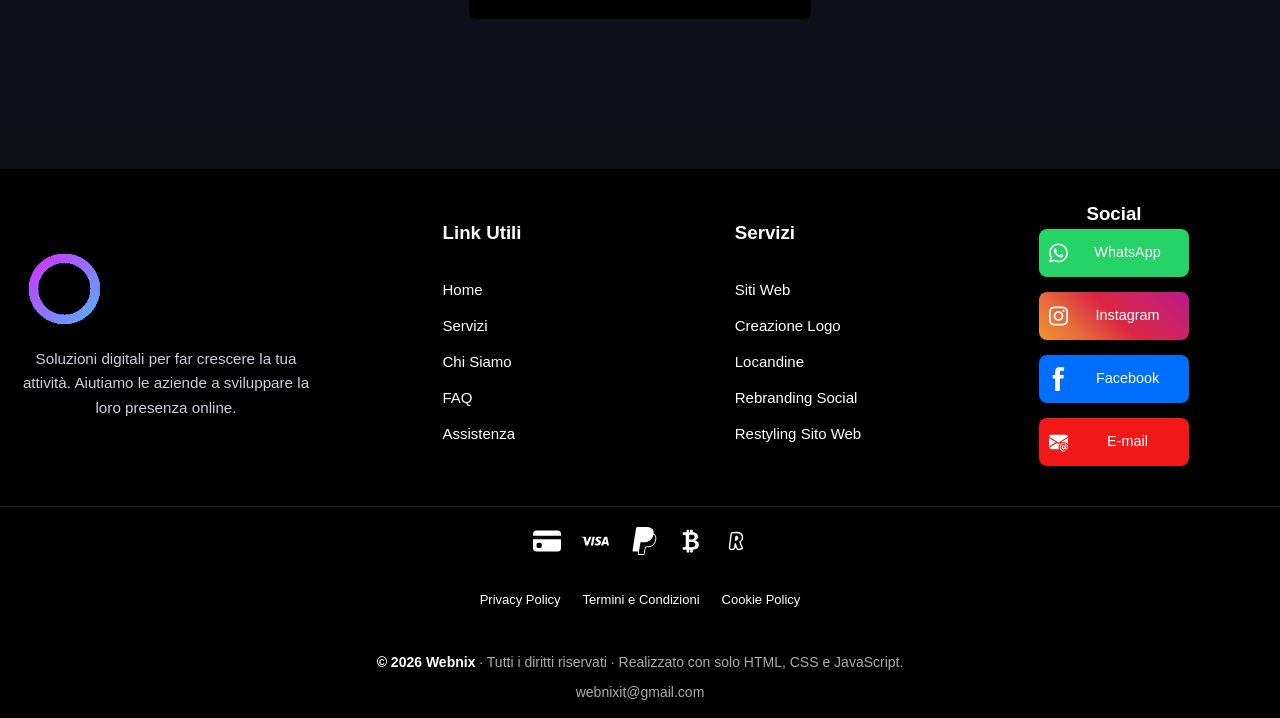
==== commit 645aacbc: "Sezione servizi: 5 card pacchetto esatte (Sito Web Base, Brand Identity, Grafica, Rebranding Social," ====
--- a/index.html
+++ b/index.html
@@ -37,16 +37,19 @@
 <body>
   <main id="corpo-pagina">
 
-    <!-- ============ LOADER GLOBALE ============ -->
+    <!-- 🔁 LOADER INIZIALE (senza pallino) -->
     <div id="global-loader2">
-      <div id="loader-anello2">
-        <div id="loader-interno2">
-          <span id="loader-nome2">WEBNIX</span>
-          <span id="loader-sotto2">Digital Agency</span>
-        </div>
-      </div>
-      <span id="loader-testo2">Caricamento in corso...</span>
-      <div id="loader-barra2"><div id="loader-progresso2"></div></div>
+      <div id="loader-circle2">
+        <span id="loader-ring2"></span>
+        <div id="loader-text2">
+          <strong>WEBNIX</strong><br>
+          <small>DIGITAL AGENCY</small>
+        </div>
+      </div>
+      <p id="loading-text2">Caricamento in corso...</p>
+      <div id="progress-bar-container2">
+        <div id="progress-bar-fill2"></div>
+      </div>
     </div>
 
     <!-- ============ HEADER + NAV ============ -->
@@ -291,9 +294,11 @@
           <div class="campo-modulo">
             <label for="campo-servizio">Servizio di interesse</label>
             <select id="campo-servizio" name="servizio">
-              <option value="Sito Web Base">Sito Web Base — da €349</option>
-              <option value="Avvio Locale">Avvio Locale — da €549</option>
-              <option value="Identità & Brand">Identità & Brand — da €249</option>
+              <option value="Sito Web Base">Sito Web Base</option>
+              <option value="Creazione Logo — Brand Identity">Creazione Logo — Brand Identity</option>
+              <option value="Creazione Grafica / Locandine">Creazione Grafica / Locandine</option>
+              <option value="Rebranding Social">Rebranding Social</option>
+              <option value="Restyling Sito Web">Restyling Sito Web</option>
               <option value="Non lo so ancora">Non lo so ancora, consigliatemi voi</option>
             </select>
           </div>
--- a/style.css
+++ b/style.css
@@ -65,31 +65,117 @@
 [reveal][delay="3"] { transition-delay: .36s; }
 [reveal][delay="4"] { transition-delay: .48s; }
 
-/* ---------- LOADER GLOBALE (#global-loader2) ---------- */
+/* === LOADER GLOBALE — stile preloader richiesto (senza pallino) === */
 #global-loader2 {
-  position: fixed; inset: 0; z-index: 9999;
-  display: flex; flex-direction: column; align-items: center; justify-content: center; gap: 26px;
-  background: var(--sfondo);
-  transition: all 0.6s cubic-bezier(0.175, 0.885, 0.32, 1.275);
-}
-#loader-anello2 {
-  width: 120px; height: 120px; border-radius: 50%;
-  background: conic-gradient(from 0deg, var(--viola), var(--ciano), var(--viola));
-  animation: rotella 1.1s linear infinite;
-  display: flex; align-items: center; justify-content: center;
-  box-shadow: var(--shadow-neon);
-}
-#loader-interno2 {
-  width: 96px; height: 96px; border-radius: 50%;
-  background: var(--sfondo-card-2);
-  display: flex; flex-direction: column; align-items: center; justify-content: center; gap: 2px;
-}
-#loader-nome2 { font-weight: 800; letter-spacing: 3px; font-size: .95rem; background: var(--gradiente-brand); -webkit-background-clip: text; background-clip: text; color: transparent; }
-#loader-sotto2 { font-size: .55rem; letter-spacing: 2px; color: var(--testo-3); text-transform: uppercase; }
-#loader-testo2 { color: var(--testo-2); font-size: .95rem; letter-spacing: 1px; }
-#loader-barra2 { width: 220px; height: 4px; border-radius: 4px; background: #222; overflow: hidden; }
-#loader-progresso2 { height: 100%; width: 0%; background: var(--gradiente-brand); transition: all 0.6s cubic-bezier(0.175, 0.885, 0.32, 1.275); }
-@keyframes rotella { to { transform: rotate(360deg); } }
+  position: fixed;
+  top: 0;
+  left: 0;
+  width: 100%;
+  height: 100%;
+  background-color: #0f0f1a;
+  display: flex;
+  flex-direction: column;
+  justify-content: center;
+  align-items: center;
+  z-index: 9999;
+  gap: 30px;
+  transition: opacity 0.6s ease-out;
+}
+
+/* Testo sopra la barra */
+#loading-text2 {
+  font-size: 18px;
+  letter-spacing: 1.5px;
+  color: #ffffff;
+  text-shadow: 0 0 10px rgba(232, 28, 255, 0.6);
+}
+
+/* === CERCHIO CENTRALE ANIMATO (senza pallino) === */
+#loader-circle2 {
+  position: relative;
+  width: 150px;
+  height: 150px;
+  border-radius: 50%;
+  display: flex;
+  justify-content: center;
+  align-items: center;
+}
+
+/* Anello con bordo a gradiente circolare animato */
+#loader-ring2 {
+  position: absolute;
+  width: 100%;
+  height: 100%;
+  border-radius: 50%;
+  padding: 3px;
+  background: conic-gradient(
+    from 0deg,
+    #e81cff 0%,
+    #40c9ff 50%,
+    #e81cff 100%
+  );
+  -webkit-mask: linear-gradient(#fff 0, #fff) content-box,
+                linear-gradient(#fff 0, #fff);
+  mask: linear-gradient(#fff 0, #fff) content-box,
+        linear-gradient(#fff 0, #fff);
+  -webkit-mask-composite: destination-out;
+  mask-composite: exclude;
+  pointer-events: none;
+  animation: rotateGradient 2s linear infinite;
+  box-sizing: border-box;
+}
+
+@keyframes rotateGradient {
+  0% {
+    transform: rotate(0deg);
+  }
+  100% {
+    transform: rotate(360deg);
+  }
+}
+
+/* Testo all'interno del cerchio */
+#loader-text2 {
+  position: absolute;
+  text-align: center;
+  color: white;
+  font-weight: 700;
+  text-shadow: 0 0 15px rgba(232, 28, 255, 0.7);
+  font-size: 0;
+  letter-spacing: 1px;
+  line-height: 1;
+}
+
+#loader-text2 strong {
+  font-size: 30px;
+  display: block;
+  margin-bottom: 2px;
+}
+
+#loader-text2 small {
+  font-size: 10px;
+  opacity: 0.9;
+}
+
+/* === BARRA DI PROGRESSO === */
+#progress-bar-container2 {
+  width: 80%;
+  max-width: 400px;
+  height: 6px;
+  background: rgba(255, 255, 255, 0.1);
+  border-radius: 3px;
+  overflow: hidden;
+  box-shadow: 0 0 10px rgba(0, 0, 0, 0.2);
+}
+
+#progress-bar-fill2 {
+  width: 0%;
+  height: 100%;
+  background: linear-gradient(90deg, #e81cff, #40c9ff);
+  border-radius: 3px;
+  transition: width 0.2s ease-out;
+  box-shadow: 0 0 15px rgba(232, 28, 255, 0.4);
+}
 
 /* ---------- HEADER + NAV ---------- */
 /* In cima alla pagina: NAVBAR COMPLETAMENTE TRASPARENTE (zero fondo, zero blur).
@@ -617,22 +703,35 @@
   border-radius: var(--raggio); padding: 32px 26px 26px; display: flex; flex-direction: column;
   transition: all 0.6s cubic-bezier(0.175, 0.885, 0.32, 1.275);
 }
-.card-servizio:hover { transform: translateY(-8px); }
+.card-servizio:hover { transform: scale(1.04); }
 .card-servizio[in evidenza="si"] { border: 1px solid transparent; background: linear-gradient(var(--sfondo-card), var(--sfondo-card)) padding-box, var(--gradiente-brand) border-box; box-shadow: var(--shadow-neon); }
-.intestazione-servizio { display: flex; align-items: center; gap: 14px; margin-bottom: 8px; }
-.intestazione-servizio i { font-size: 1.6rem; background: var(--gradiente-brand); -webkit-background-clip: text; background-clip: text; color: transparent; }
-.card-servizio h3 { font-size: 1.3rem; }
+.intestazione-servizio { display: flex; flex-direction: column; align-items: center; text-align: center; gap: 4px; margin-bottom: 8px; }
+.eyebrow-card-servizio { font-size: .95rem; letter-spacing: 1px; color: var(--testo-2); text-transform: none; }
+.card-servizio h3 { font-size: 1.9rem; color: #fff; }
+.etichetta-servizio { display: flex; align-items: center; justify-content: center; gap: 10px; font-size: .95rem; color: var(--ciano); margin-bottom: 14px; }
+.etichetta-servizio i { font-size: 1.5rem; background: var(--gradiente-brand); -webkit-background-clip: text; background-clip: text; color: transparent; filter: drop-shadow(0 0 8px rgba(232,28,255,.45)); }
 .prezzo-servizio { color: var(--ciano); font-weight: 800; margin-bottom: 6px; }
-.etichetta-servizio { font-size: .72rem; letter-spacing: 1.5px; text-transform: uppercase; color: var(--testo-3); margin-bottom: 16px; }
-.descrizione-servizio { color: var(--testo-2); font-size: .95rem; margin-bottom: 18px; }
+.descrizione-servizio { color: var(--testo-2); font-size: .95rem; margin-bottom: 18px; text-align: center; }
 .lista-trasparenza { margin-bottom: 22px; flex: 1; }
-.lista-trasparenza h4 { font-size: .8rem; letter-spacing: 2px; text-transform: uppercase; margin: 14px 0 8px; }
-#heading-includes { color: var(--successo); }
-#heading-excludes { color: #ff6b6b; }
+.lista-trasparenza h4 { font-size: .85rem; letter-spacing: 1.5px; text-transform: uppercase; margin: 18px 0 8px; }
+.lista-trasparenza h4[dettagli-pacchetto="si"] { color: #fff; font-weight: 800; }
+.lista-trasparenza h4[non-includes="si"] { color: #ff6b6b; }
 .lista-trasparenza li { display: flex; gap: 10px; font-size: .9rem; color: var(--testo-2); padding: 4px 0; }
 .lista-trasparenza li i { margin-top: 5px; font-size: .8rem; }
 .include li i { color: var(--successo); }
 .esclude li i { color: #ff6b6b; }
+/* Box FAQ dentro la card (es. costi futuri -> Nessun costo) */
+.lista-trasparenza div[box-faq-servizio="si"] {
+  margin-top: 18px; padding: 14px 16px; border-radius: 10px;
+  background: rgba(0, 182, 122, .08); border: 1px solid rgba(0, 182, 122, .35);
+}
+.lista-trasparenza div[box-faq-servizio="si"] p { display: flex; gap: 10px; align-items: flex-start; font-size: .92rem; margin: 0; }
+.lista-trasparenza div[box-faq-servizio="si"] p + p { margin-top: 8px; }
+.lista-trasparenza div[box-faq-servizio="si"] i { margin-top: 3px; }
+.lista-trasparenza div[box-faq-servizio="si"] p[faq-domanda="si"] { color: var(--testo-2); }
+.lista-trasparenza div[box-faq-servizio="si"] p[faq-domanda="si"] i { color: var(--ciano); }
+.lista-trasparenza div[box-faq-servizio="si"] p[faq-risposta="si"] { color: var(--successo); font-weight: 800; text-transform: uppercase; letter-spacing: .5px; }
+.lista-trasparenza div[box-faq-servizio="si"] p[faq-risposta="si"] i { color: var(--successo); }
 .btn_seleziona {
   appearance: none; width: 100%; padding: 15px 22px; border: 0; cursor: pointer;
   border-radius: .4rem; text-transform: uppercase; letter-spacing: 1.2px; font-weight: 800; font-size: .86rem;
@@ -833,8 +932,8 @@
   *, *::before, *::after { animation-duration: .01ms !important; animation-iteration-count: 1 !important; transition-duration: .01ms !important; }
   [reveal] { opacity: 1; transform: none; }
   /* Loader: barra piena istantanea, niente rotazione dell'anello */
-  #loader-anello2 { animation: none; }
-  #loader-progresso2 { width: 100% !important; transition: all 0.6s cubic-bezier(0.175, 0.885, 0.32, 1.275); }
-}
-
-
+  #loader-ring2 { animation: none; }
+  #progress-bar-fill2 { width: 100% !important; transition: none; }
+}
+
+
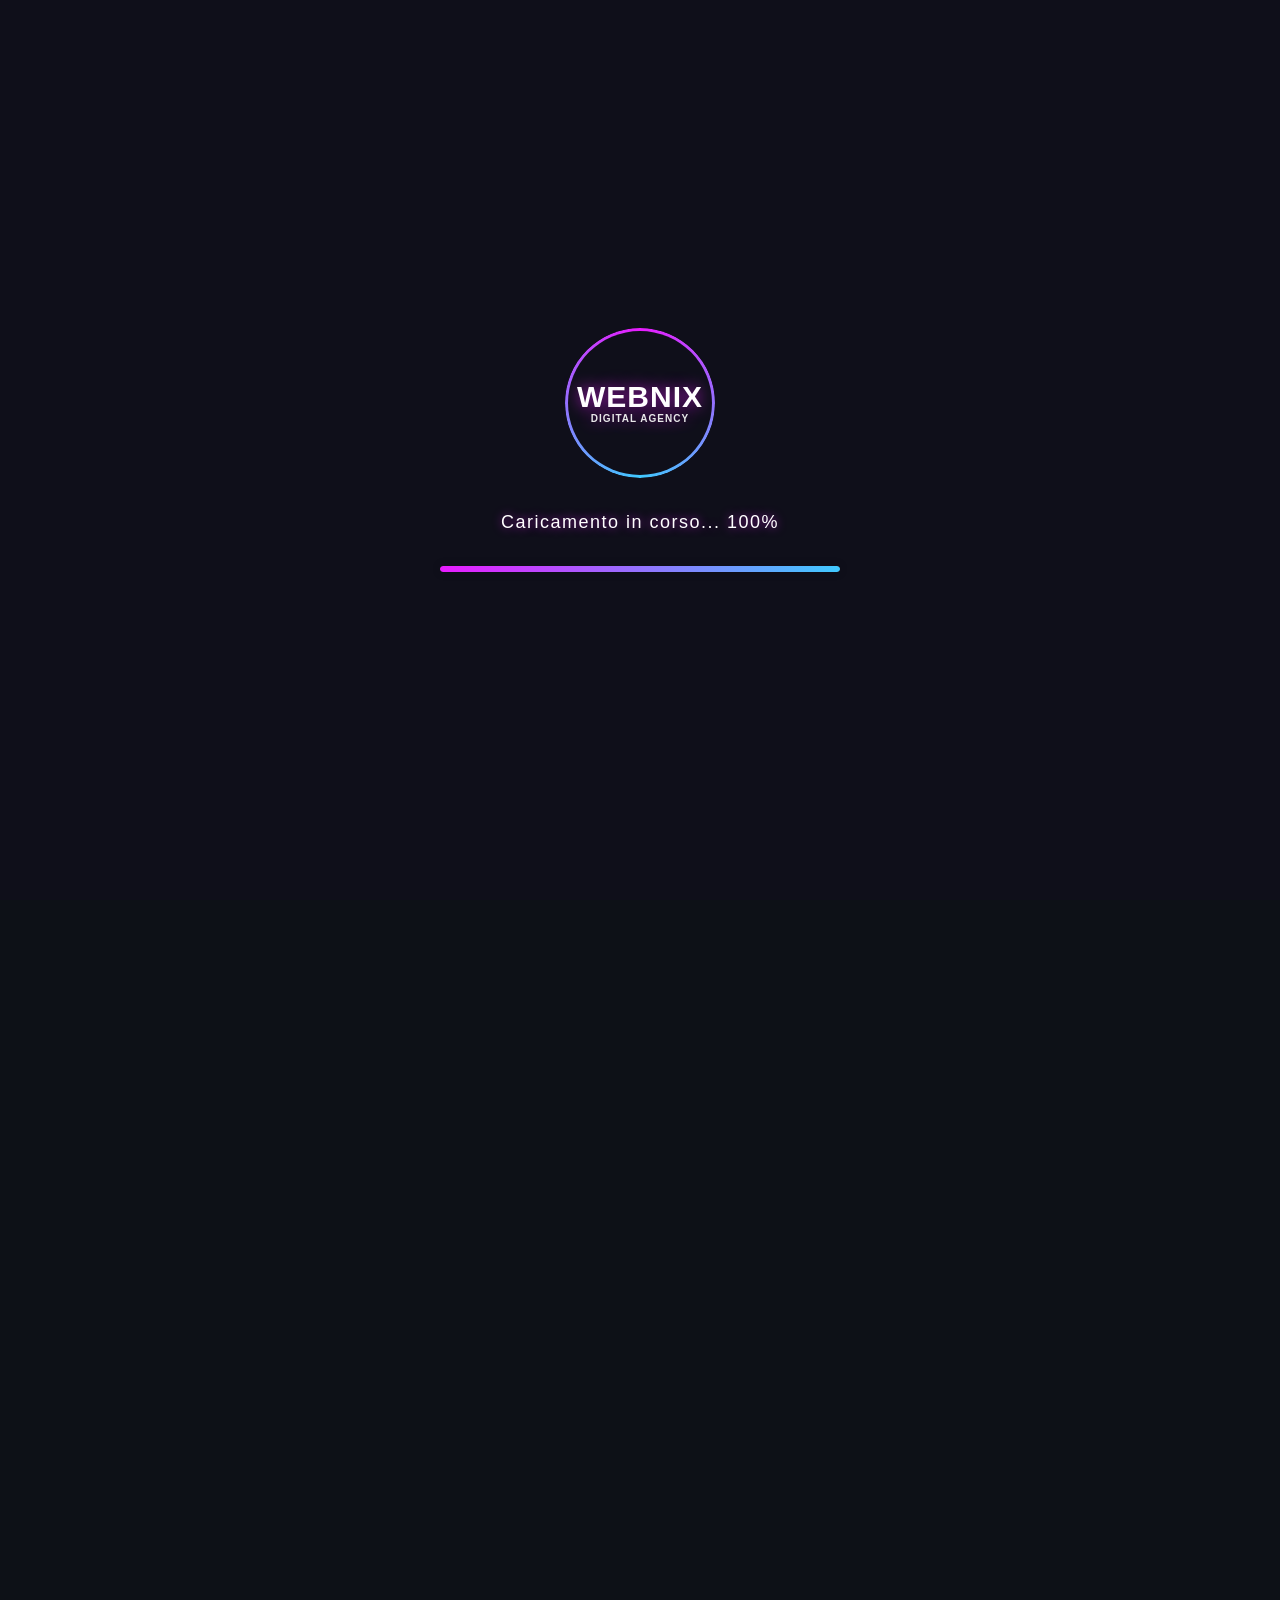
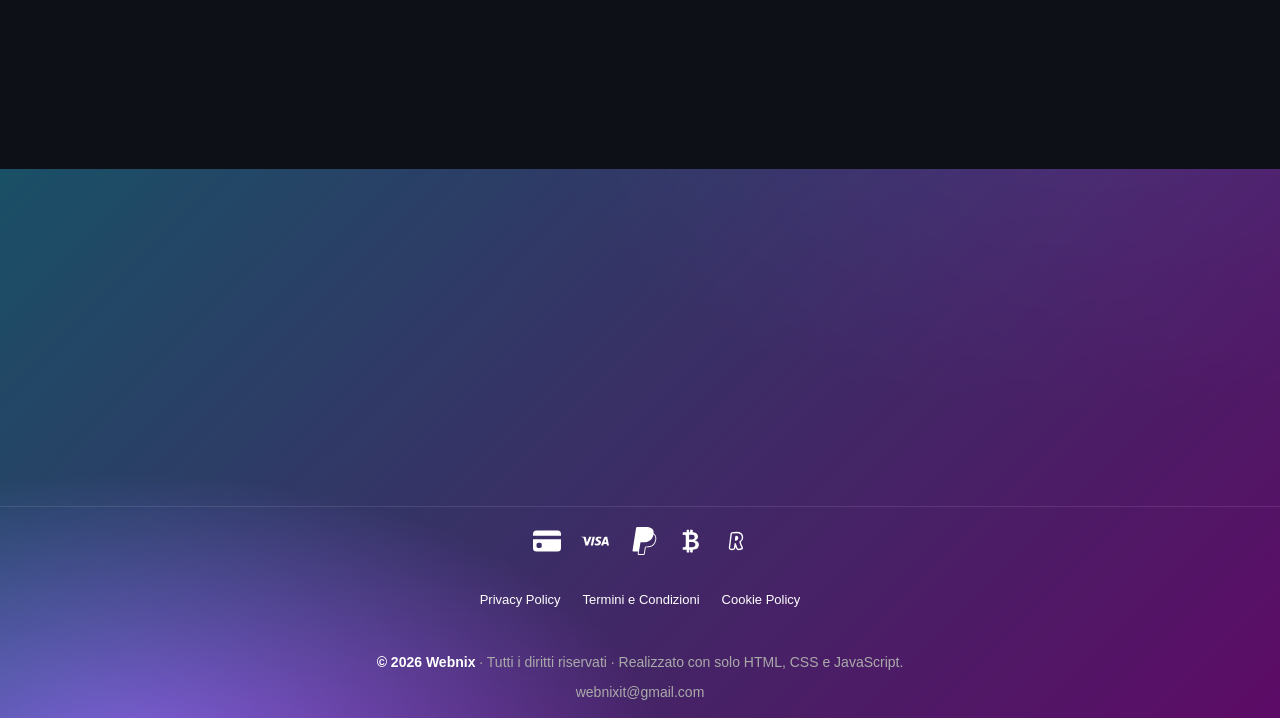
==== commit 66c5df10: "Nav: al hover la parola sparisce e appare l'icona dedicata (crossfade elastico 0.6s curva back)" ====
--- a/index.html
+++ b/index.html
@@ -58,12 +58,12 @@
         <img id="logo-header" src="loghi/WEBNIX.png" alt="Webnix — Digital Agency">
       </a>
       <nav id="nav-desk" aria-label="Navigazione principale">
-        <a href="index.html" attivo="si">Home</a>
-        <a href="servizi.html">Servizi</a>
-        <a href="faq.html">FAQ</a>
-        <a href="assistenza.html">Assistenza</a>
-        <a href="chi-siamo.html">Chi Siamo</a>
-        <a href="contatti.html">Contatti</a>
+        <a href="index.html" attivo="si" aria-label="Home"><span class="etichetta-nav">Home</span><i class="fa-solid fa-house icona-nav" aria-hidden="true"></i></a>
+        <a href="servizi.html" aria-label="Servizi"><span class="etichetta-nav">Servizi</span><i class="fa-solid fa-briefcase icona-nav" aria-hidden="true"></i></a>
+        <a href="faq.html" aria-label="FAQ"><span class="etichetta-nav">FAQ</span><i class="fa-solid fa-circle-question icona-nav" aria-hidden="true"></i></a>
+        <a href="assistenza.html" aria-label="Assistenza"><span class="etichetta-nav">Assistenza</span><i class="fa-solid fa-screwdriver-wrench icona-nav" aria-hidden="true"></i></a>
+        <a href="chi-siamo.html" aria-label="Chi Siamo"><span class="etichetta-nav">Chi Siamo</span><i class="fa-solid fa-users icona-nav" aria-hidden="true"></i></a>
+        <a href="contatti.html" aria-label="Contatti"><span class="etichetta-nav">Contatti</span><i class="fa-solid fa-envelope icona-nav" aria-hidden="true"></i></a>
         <a href="admin.html" aria-label="Area Admin" title="Area Admin"><i class="fa-solid fa-user-shield" aria-hidden="true"></i></a>
         <a id="link-bozza-nav" href="index.html#contatti"><span id="bozza-norme">Bozza Gratuita</span><span id="bozza-hover">In 48h, gratis →</span></a>
       </nav>
--- a/style.css
+++ b/style.css
@@ -216,9 +216,25 @@
   position: relative; z-index: 1;
   color: #fff; font-weight: 600; font-size: .95rem;
   padding: .55em 1.05em; border-radius: 999px;
-  text-decoration: none; white-space: nowrap; display: inline-block;
+  text-decoration: none; white-space: nowrap; display: inline-flex;
+  align-items: center; justify-content: center; min-width: 3.4em;
   /* transizione + zoom hover gestiti dalla REGOLA GLOBALE richiesta (all .6s back, scale 1.2) */
 }
+/* Hover nav: la parola sparisce e al suo posto appare l'icona (crossfade elastico) */
+.etichetta-nav,
+.icona-nav { transition: opacity .6s cubic-bezier(0.175, 0.885, 0.32, 1.275), transform .6s cubic-bezier(0.175, 0.885, 0.32, 1.275); }
+.icona-nav { position: absolute; inset: 0; display: flex; align-items: center; justify-content: center; font-size: 1.15rem; opacity: 0; transform: scale(.4) rotate(-25deg); pointer-events: none; }
+#nav-desk > a:hover .etichetta-nav,
+#nav-desk > a:focus-visible .etichetta-nav { opacity: 0; transform: scale(.7); }
+#nav-desk > a:hover .icona-nav,
+#nav-desk > a:focus-visible .icona-nav { opacity: 1; transform: scale(1) rotate(0deg); }
+/* Icona del link attivo: riprende il gradiente brand al posto del clip-text */
+#nav-desk > a[attivo=\"si\"]:not(#link-bozza-nav) .icona-nav {
+  background: linear-gradient(90deg, var(--viola), var(--ciano));
+  -webkit-background-clip: text; background-clip: text;
+  color: transparent; -webkit-text-fill-color: transparent;
+}
+
 /* Link Admin: solo icona scudo, in un cerchietto dedicato */
 #nav-desk > a[href="admin.html"] {
   padding: .55em .8em;
@@ -825,7 +841,10 @@
 
 /* ---------- FOOTER ---------- */
 #footer {
-  background-color: #000000;
+  background:
+    radial-gradient(900px 500px at 85% -10%, rgb(0 0 0 / 0%), #00000021 60%),
+    radial-gradient(900px 500px at 10% 110%, rgba(232, 28, 255, .22), #0000008a 60%),
+    var(--gradiente-brand);
   font-size: medium;
   width: 100%;
   margin-top: 40px;
@@ -937,3 +956,664 @@
 }
 
 
+
+/* ============================================================
+   PACCHETTI CON ANTEPRIMA IMMAGINI (servizi.html)
+   Stile coerente col dark-theme Webnix: card scure, bordi
+   gradiente brand, hover elastici globali già attivi.
+   ============================================================ */
+#griglia-prodotti {
+  display: grid;
+  grid-template-columns: repeat(auto-fit, minmax(320px, 1fr));
+  gap: 28px;
+  max-width: 1250px;
+  margin: 0 auto;
+  padding: 10px 20px 40px;
+}
+
+#griglia-prodotti > #prodotto-card {
+  background: var(--sfondo-card);
+  border: 1px solid rgba(255, 255, 255, .08);
+  border-radius: 18px;
+  padding: 26px 22px;
+  display: flex;
+  flex-direction: column;
+  align-items: stretch;
+  text-align: left;
+  box-shadow: 0 14px 34px rgba(0, 0, 0, .35);
+  transition: all .6s cubic-bezier(.175,.885,.32,.9), transform .6s cubic-bezier(.175,.885,.32,.9);
+}
+
+#griglia-prodotti > #prodotto-card:hover {
+  border-color: rgba(232, 28, 255, .45);
+  box-shadow: 0 18px 44px rgba(232, 28, 255, .18);
+}
+
+#titolo-prodotto {
+  font-family: 'Cocogoose', sans-serif;
+  font-size: 1.35rem;
+  color: #fff;
+  margin: 0;
+}
+
+#lineatitoloht {
+  border: none;
+  border-top: 2px solid transparent;
+  border-image: linear-gradient(-45deg, #e81cff, #40c9ff) 1;
+  width: 70%;
+  margin: 10px 0 14px;
+}
+
+#prezzo {
+  font-weight: bold;
+  font-size: 1.2rem;
+  color: var(--viola, #e81cff);
+  margin-bottom: 8px;
+}
+
+#sottotitolo {
+  color: var(--testo-3);
+  font-size: .95rem;
+  line-height: 1.55;
+  margin-bottom: 16px;
+}
+
+/* --- SLIDER IMMAGINI --- */
+#slider-immagini {
+  position: relative;
+  display: flex;
+  align-items: center;
+  gap: 8px;
+  margin-bottom: 16px;
+}
+
+#contenitore-slider {
+  position: relative;
+  flex: 1;
+  aspect-ratio: 16 / 10;
+  background: #0b0d13;
+  border: 1px solid rgba(255, 255, 255, .08);
+  border-radius: 12px;
+  overflow: hidden;
+}
+
+#contenitore-slider [slide] {
+  position: absolute;
+  inset: 0;
+  opacity: 0;
+  visibility: hidden;
+  transition: opacity .5s ease;
+}
+
+#contenitore-slider [slide="attivo"] {
+  opacity: 1;
+  visibility: visible;
+}
+
+#contenitore-slider img {
+  width: 100%;
+  height: 100%;
+  object-fit: cover;
+  display: block;
+}
+
+#freccia-sinistra, #freccia-destra {
+  flex: 0 0 auto;
+  width: 38px;
+  height: 38px;
+  border-radius: 50%;
+  border: 1px solid rgba(255, 255, 255, .15);
+  background: rgba(13, 17, 23, .8);
+  color: #fff;
+  font-size: 1.4rem;
+  line-height: 1;
+  cursor: pointer;
+  display: flex;
+  align-items: center;
+  justify-content: center;
+  transition: all .6s cubic-bezier(.175,.885,.32,1.275);
+}
+
+#freccia-sinistra:hover, #freccia-destra:hover {
+  transform: scale(1.2);
+  border-color: #e81cff;
+  color: #e81cff;
+  box-shadow: 0 0 14px rgba(232, 28, 255, .45);
+}
+
+/* --- CONSEGNA --- */
+#consegna-info {
+  background: rgba(64, 201, 255, .08);
+  border: 1px solid rgba(64, 201, 255, .25);
+  color: #d7ecf7;
+  border-radius: 10px;
+  padding: 10px 14px;
+  font-size: .92rem;
+  margin-bottom: 14px;
+}
+
+/* --- SCOPRI COSA OFFRIAMO --- */
+#bottone-scopri {
+  background: transparent;
+  border: 1px solid var(--viola, #e81cff);
+  color: #fff;
+  border-radius: 10px;
+  padding: 11px 16px;
+  font-size: .95rem;
+  font-weight: bold;
+  cursor: pointer;
+  margin-bottom: 6px;
+  transition: all .6s cubic-bezier(.175,.885,.32,1.275);
+}
+
+#bottone-scopri:hover {
+  transform: scale(1.2);
+  background: rgba(232, 28, 255, .14);
+  box-shadow: 0 0 16px rgba(232, 28, 255, .35);
+}
+
+#sezione-cosa-offriamo {
+  max-height: 0;
+  overflow: hidden;
+  opacity: 0;
+  transition: max-height .6s ease, opacity .5s ease;
+}
+
+#sezione-cosa-offriamo[aperto="si"] {
+  max-height: 2600px;
+  opacity: 1;
+  margin: 10px 0;
+}
+
+#titolo-sezione {
+  color: #fff;
+  font-size: 1.05rem;
+  margin: 14px 0 8px;
+}
+
+#lista-caratteristiche, #lista-caratteristiche2 {
+  list-style: none;
+  padding: 0;
+  margin: 0 0 10px;
+}
+
+#lista-caratteristiche li {
+  position: relative;
+  padding-left: 24px;
+  margin-bottom: 8px;
+  font-size: .9rem;
+  line-height: 1.5;
+  color: #d5dbe3;
+}
+
+#lista-caratteristiche li::before {
+  content: "✓";
+  position: absolute;
+  left: 0;
+  color: #40c9ff;
+  font-weight: bold;
+}
+
+#lista-caratteristiche2 li {
+  position: relative;
+  padding-left: 24px;
+  margin-bottom: 8px;
+  font-size: .9rem;
+  line-height: 1.5;
+  color: #d5dbe3;
+}
+
+#lista-caratteristiche2 li::before {
+  content: "✕";
+  position: absolute;
+  left: 0;
+  color: #ff5470;
+  font-weight: bold;
+}
+
+#lista-caratteristiche2 p, #sezione-cosa-offriamo > p {
+  color: #d5dbe3;
+  font-size: .92rem;
+  line-height: 1.6;
+}
+
+#sezione-cosa-offriamo strong { color: #fff; }
+
+/* --- ACQUISTA --- */
+#bottone-acquista {
+  margin-top: auto;
+  border: none;
+  border-radius: 12px;
+  padding: 14px 18px;
+  font-size: 1rem;
+  font-weight: bold;
+  color: #fff;
+  cursor: pointer;
+  background: linear-gradient(-45deg, #e81cff 0%, #40c9ff 100%);
+  box-shadow: 0 10px 24px rgba(232, 28, 255, .3);
+  transition: all .6s cubic-bezier(.175,.885,.32,1.275);
+}
+
+#bottone-acquista:hover {
+  transform: scale(1.2);
+  box-shadow: 0 14px 34px rgba(232, 28, 255, .5);
+}
+
+#bottone-acquista:active { scale: .95; }
+
+@media (max-width: 560px) {
+  #griglia-prodotti { grid-template-columns: 1fr; padding: 10px 14px 30px; }
+  #freccia-sinistra, #freccia-destra { width: 34px; height: 34px; }
+}
+
+/* ============ SEZIONE SUPPORTO CLIENTI E GARANZIE ============ */
+#sezione-supporto-garanzie { padding: 70px 20px; }
+
+#griglia-garanzie {
+  display: grid;
+  grid-template-columns: repeat(auto-fit, minmax(260px, 1fr));
+  gap: 26px;
+  max-width: 1200px;
+  margin: 40px auto 0;
+}
+
+#card-garanzia {
+  background: rgba(255, 255, 255, .03);
+  border: 1px solid rgba(255, 255, 255, .08);
+  border-radius: 16px;
+  padding: 30px 22px;
+  text-align: center;
+  transition: all .6s cubic-bezier(.175, .885, .32, 1.275);
+}
+
+#card-garanzia:hover {
+  transform: scale(1.2);
+  border-color: rgba(232, 28, 255, .5);
+  box-shadow: 0 14px 34px rgba(232, 28, 255, .25);
+  background: rgba(232, 28, 255, .05);
+}
+
+#icona-garanzia {
+  width: 64px;
+  height: 64px;
+  margin: 0 auto 18px;
+  border-radius: 50%;
+  display: flex;
+  align-items: center;
+  justify-content: center;
+  background: linear-gradient(-45deg, #e81cff 0%, #40c9ff 100%);
+  box-shadow: 0 0 20px rgba(232, 28, 255, .45);
+  transition: all .6s cubic-bezier(.175, .885, .32, 1.275);
+}
+
+#icona-garanzia svg { width: 30px; height: 30px; }
+
+#card-garanzia:hover #icona-garanzia {
+  transform: scale(1.15) translateY(-4px);
+  box-shadow: 0 0 30px rgba(232, 28, 255, .7);
+}
+
+#card-garanzia h3 {
+  font-family: 'Cocogoose', sans-serif;
+  font-size: 1.15rem;
+  font-weight: bold;
+  color: #fff;
+  margin-bottom: 10px;
+}
+
+#card-garanzia p {
+  color: var(--testo-3);
+  font-size: .95rem;
+  line-height: 1.5;
+  margin: 0;
+}
+
+@media (max-width: 560px) {
+  #griglia-garanzie { grid-template-columns: 1fr; }
+  #card-garanzia:hover { transform: scale(1.05); }
+}
+
+/* ============ FAQ NUOVO STILE (accordion .faq-item) — SFONDO BIANCO ============ */
+#corpo-pagina:has(#sezione-faq),
+body:has(#sezione-faq) { background: #ffffff; }
+#pagina-faq #banda-pagina { background: radial-gradient(800px 300px at 50% -40%, rgba(64,201,255,.18), transparent 70%), #ffffff; }
+#pagina-faq #banda-pagina h1 { color: #222; }
+#pagina-faq #banda-pagina p { color: #444; }
+#pagina-faq [reveal] { opacity: 1; transform: none; transition: none; }
+#sezione-faq #pannello-faq { max-width: 900px; margin: 0 auto; padding: 0 20px; }
+
+.faq-item {
+  background: #ffffff;
+  margin-bottom: 20px;
+  border-radius: 12px;
+  overflow: hidden;
+  border: 1px solid #eee;
+  box-shadow: 0 4px 12px rgba(0, 0, 0, .10);
+  transition: all 0.6s cubic-bezier(0.175, 0.885, 0.32, 1.275);
+}
+.faq-item:hover {
+  transform: scale(1.05) translateY(-2px);
+  box-shadow: 0 8px 20px rgba(0, 0, 0, .267);
+}
+.faq-item.cliccata { animation: scatto-faq 0.6s cubic-bezier(0.175, 0.885, 0.32, 1.275); }
+@keyframes scatto-faq {
+  0%   { transform: scale(1); }
+  45%  { transform: scale(1.08); box-shadow: 0 10px 26px rgba(232, 28, 255, .28); }
+  100% { transform: scale(1.05); }
+}
+.faq-question {
+  display: flex;
+  justify-content: space-between;
+  align-items: center;
+  gap: 14px;
+  padding: 20px;
+  cursor: pointer;
+  font-size: 1.1rem;
+  font-weight: 600;
+  color: #3d3d3d;
+  background: #fff;
+  transition: background-color 0.3s ease;
+}
+.faq-question i:first-child { color: var(--viola, #e81cff); margin-right: 8px; }
+.faq-question:hover { background: #f5f5f5; }
+.faq-answer {
+  max-height: 0;
+  overflow: hidden;
+  transition: all 0.5s cubic-bezier(0.25, 0.46, 0.45, 0.94);
+  padding: 0 20px;
+  background: rgba(0, 0, 0, .35);
+  color: #e6e6e6;
+  font-size: medium;
+  line-height: 1.6;
+}
+.faq-item.aperta .faq-answer { padding: 20px; max-height: 1600px; }
+.faq-answer ul { padding-left: 22px; margin: 10px 0; }
+.faq-answer li { margin-bottom: 6px; }
+.faq-answer a { color: #40c9ff; text-decoration: underline; }
+.faq-icon { transition: transform 0.3s ease; color: #40c9ff; flex-shrink: 0; }
+.faq-item.aperta .faq-icon { transform: rotate(180deg); }
+.nascosta-ricerca { display: none !important; }
+
+/* --- METODI DI PAGAMENTO (dentro FAQ) --- */
+#payment-section {
+  max-width: 100%;
+  margin: 10px auto 0;
+  padding: 24px;
+  border-radius: 12px;
+  background: rgba(255, 255, 255, .05);
+  box-shadow: inset 0 0 0 1px rgba(255, 255, 255, .08);
+}
+#section-title {
+  text-align: center;
+  margin-bottom: 20px;
+  color: #cbcbcb;
+  font-size: 1.5rem;
+  font-weight: 600;
+  font-family: 'Cocogoose', sans-serif;
+}
+#payment-methods {
+  display: flex;
+  flex-wrap: wrap;
+  justify-content: center;
+  align-items: center;
+  gap: 14px;
+  list-style: none;
+  padding: 0;
+  margin: 0;
+}
+#payment-methods li { min-width: 90px; max-width: 140px; flex: 1; }
+#payment-methods svg {
+  width: 70%;
+  height: auto;
+  margin: 0 auto;
+  display: block;
+  transition: all 0.6s cubic-bezier(0.175, 0.885, 0.32, 1.275);
+  filter: drop-shadow(0 2px 4px rgba(0, 0, 0, .4));
+}
+#payment-methods svg:hover {
+  transform: scale(1.2);
+  filter: drop-shadow(0 6px 14px rgba(64, 201, 255, .35));
+}
+
+/* --- BARRA RICERCA FAQ --- */
+#centrale { display: flex; justify-content: center; padding: 30px 20px 0; }
+#contenitore-ricerca { position: relative; display: inline-block; transition: all 0.6s cubic-bezier(0.175, 0.885, 0.32, 1.275); }
+#contenitore-ricerca:hover, #contenitore-ricerca.cliccata { transform: scale(1.2); }
+#search-input {
+  width: 200px;
+  padding: 12px 16px 12px 44px;
+  border-radius: 9999px;
+  border: 1px solid #d1d1d1;
+  background: #fff;
+  color: #000;
+  font-size: 1rem;
+  transition: all 0.6s cubic-bezier(0.175, 0.885, 0.32, 1.275);
+  outline: none;
+  opacity: .92;
+  box-shadow: 0 2px 6px rgba(0, 0, 0, .13);
+}
+#search-input::placeholder { color: #8a8a8a; }
+#search-input:hover, #search-input:focus {
+  border-color: #007cba;
+  box-shadow: 0 0 0 3px rgba(0, 124, 186, .2);
+  opacity: 1;
+}
+#search-input:focus { width: 300px; }
+#contenitore-ricerca svg {
+  position: absolute; top: 50%; left: 14px;
+  transform: translateY(-50%);
+  pointer-events: none; fill: #007cba;
+}
+#etichetta-sr {
+  position: absolute; width: 1px; height: 1px; padding: 0; margin: -1px;
+  overflow: hidden; clip: rect(0,0,0,0); white-space: nowrap; border: 0;
+}
+@media (max-width: 480px) {
+  #search-input { width: 170px; }
+  #search-input:focus { width: min(78vw, 300px); }
+}
+
+/* ============ ICONE CARD PACCHETTI (servizi) ============ */
+#icona-prodotto {
+  display: flex;
+  justify-content: center;
+  align-items: center;
+  margin: 18px auto 6px;
+}
+#icona-prodotto svg {
+  width: 92px;
+  height: 92px;
+  padding: 24px;
+  box-sizing: border-box;
+  border-radius: 50%;
+  color: #fff;
+  background: linear-gradient(135deg, rgba(232, 28, 255, .28), rgba(64, 201, 255, .22));
+  box-shadow: 0 0 0 2px rgba(232, 28, 255, .35), 0 0 22px rgba(232, 28, 255, .30);
+  transition: all 0.6s cubic-bezier(0.175, 0.885, 0.32, 1.275);
+}
+#prodotto-card:hover #icona-prodotto svg {
+  transform: scale(1.12);
+  box-shadow: 0 0 0 2px rgba(64, 201, 255, .55), 0 0 34px rgba(64, 201, 255, .45);
+}
+@media (max-width: 560px) {
+  #icona-prodotto svg { width: 76px; height: 76px; padding: 20px; }
+}
+
+/* ============================================================
+   PAGINA CHI SIAMO — STILE RICHIESTO (container1 + contatti info)
+   ============================================================ */
+#sezione-chi-siamo { padding: clamp(50px, 7vw, 80px) 20px 0; }
+
+#titolochisiamo {
+  font-size: clamp(2rem, 5vw, 2.5rem);
+  color: #ffffff;
+  text-align: center;
+  margin: 0 auto 20px;
+  font-weight: 700;
+  max-width: 1100px;
+}
+
+#container1 {
+  max-width: 1100px;
+  margin: 0 auto;
+  padding: 40px 20px;
+}
+
+.section-text {
+  font-size: 1.1rem;
+  color: #bbbbbb;
+  margin-bottom: 20px;
+  text-align: justify;
+  max-width: 800px;
+  margin-left: auto;
+  margin-right: auto;
+}
+
+.highlight {
+  color: #00b4fe;
+  font-weight: 600;
+}
+
+.cta-button {
+  display: inline-block;
+  background-color: #00b4fe;
+  color: white;
+  padding: 14px 30px;
+  font-size: 1.1rem;
+  font-weight: 600;
+  text-decoration: none;
+  border-radius: 30px;
+  transition: all 0.6s cubic-bezier(0.175, 0.885, 0.32, 1.275);
+  margin-top: 10px;
+  cursor: pointer;
+}
+
+.cta-button:hover,
+.cta-button:focus-visible {
+  background-color: #006e99;
+  transform: scale(1.2);
+  transition: all 0.6s cubic-bezier(0.175, 0.885, 0.32, 1.275) 0s !important;
+}
+
+.cta-button:active { transform: scale(1.05); }
+
+/* Box consulenza gratuita */
+#consultazione-box {
+  background-color: #ffffff;
+  border-left: 5px solid #d60281;
+  padding: 25px;
+  margin: 30px auto;
+  border-radius: 8px;
+  max-width: 800px;
+  text-align: center;
+  box-shadow: 0 4px 10px rgba(0, 0, 0, 0.05);
+}
+
+#consultazione-box h3 {
+  font-size: 1.5rem;
+  color: #00b4fe;
+  margin-bottom: 15px;
+  font-weight: 900;
+}
+
+#consultazione-box p {
+  font-size: 1.1rem;
+  color: #555;
+  margin-bottom: 15px;
+}
+
+/* --- SEZIONE CONTATTI INFORMAZIONI --- */
+#infoContactsSection {
+  max-width: 900px;
+  margin: 80px auto 60px;
+  padding: 0 20px;
+  text-align: center;
+}
+
+#infoContactTitle {
+  color: #ffffff;
+  font-size: 2.2rem;
+  font-weight: 700;
+  margin-bottom: 10px;
+}
+
+#infoContactSubtitle {
+  font-size: 18px;
+  color: #ffffff;
+  margin-bottom: 50px;
+  max-width: 700px;
+  margin-left: auto;
+  margin-right: auto;
+}
+
+#infoContactGrid {
+  display: grid;
+  grid-template-columns: repeat(auto-fit, minmax(200px, 1fr));
+  gap: 30px;
+  margin: 0 auto;
+}
+
+.infoContactItem {
+  background-color: #161b22;
+  border-radius: 15px;
+  padding: 40px 25px;
+  box-shadow: 0 10px 30px rgba(0, 0, 0, 0.4);
+  transition: all 0.6s cubic-bezier(0.175, 0.885, 0.32, 1.275);
+  display: flex;
+  flex-direction: column;
+  align-items: center;
+  text-align: center;
+  color: #c9d1d9;
+}
+
+.infoContactItem:hover {
+  transform: translateY(-5px);
+  box-shadow: 0 15px 40px #db0083;
+}
+
+.infoContactItem .icon {
+  font-size: 40px;
+  margin-bottom: 20px;
+  color: #ffffff;
+}
+
+.infoContactItem h3 {
+  color: #ffffff;
+  margin-bottom: 12px;
+  font-weight: 600;
+  font-size: 20px;
+}
+
+.infoContactItem p {
+  font-size: 17px;
+  color: #c9d1d9;
+  margin: 0;
+  line-height: 1.6;
+}
+
+.infoSocialLink {
+  color: #c9d1d9;
+  text-decoration: none;
+  transition: color 0.3s ease;
+  font-weight: 500;
+  word-break: break-all;
+}
+
+.infoSocialLink:hover {
+  color: #ffffff;
+  text-decoration: underline;
+}
+
+/* Responsive Chi Siamo */
+@media (max-width: 768px) {
+  #titolochisiamo { font-size: 2rem; }
+  .section-text { font-size: 1rem; }
+  #consultazione-box { padding: 20px 15px; }
+}
+
+@media (max-width: 480px) {
+  .section-text { font-size: 0.95rem; text-align: left; }
+  #titolochisiamo { font-size: 1.8rem; }
+  #infoContactSubtitle { font-size: 16px; }
+  .infoContactItem { padding: 30px 18px; }
+}
